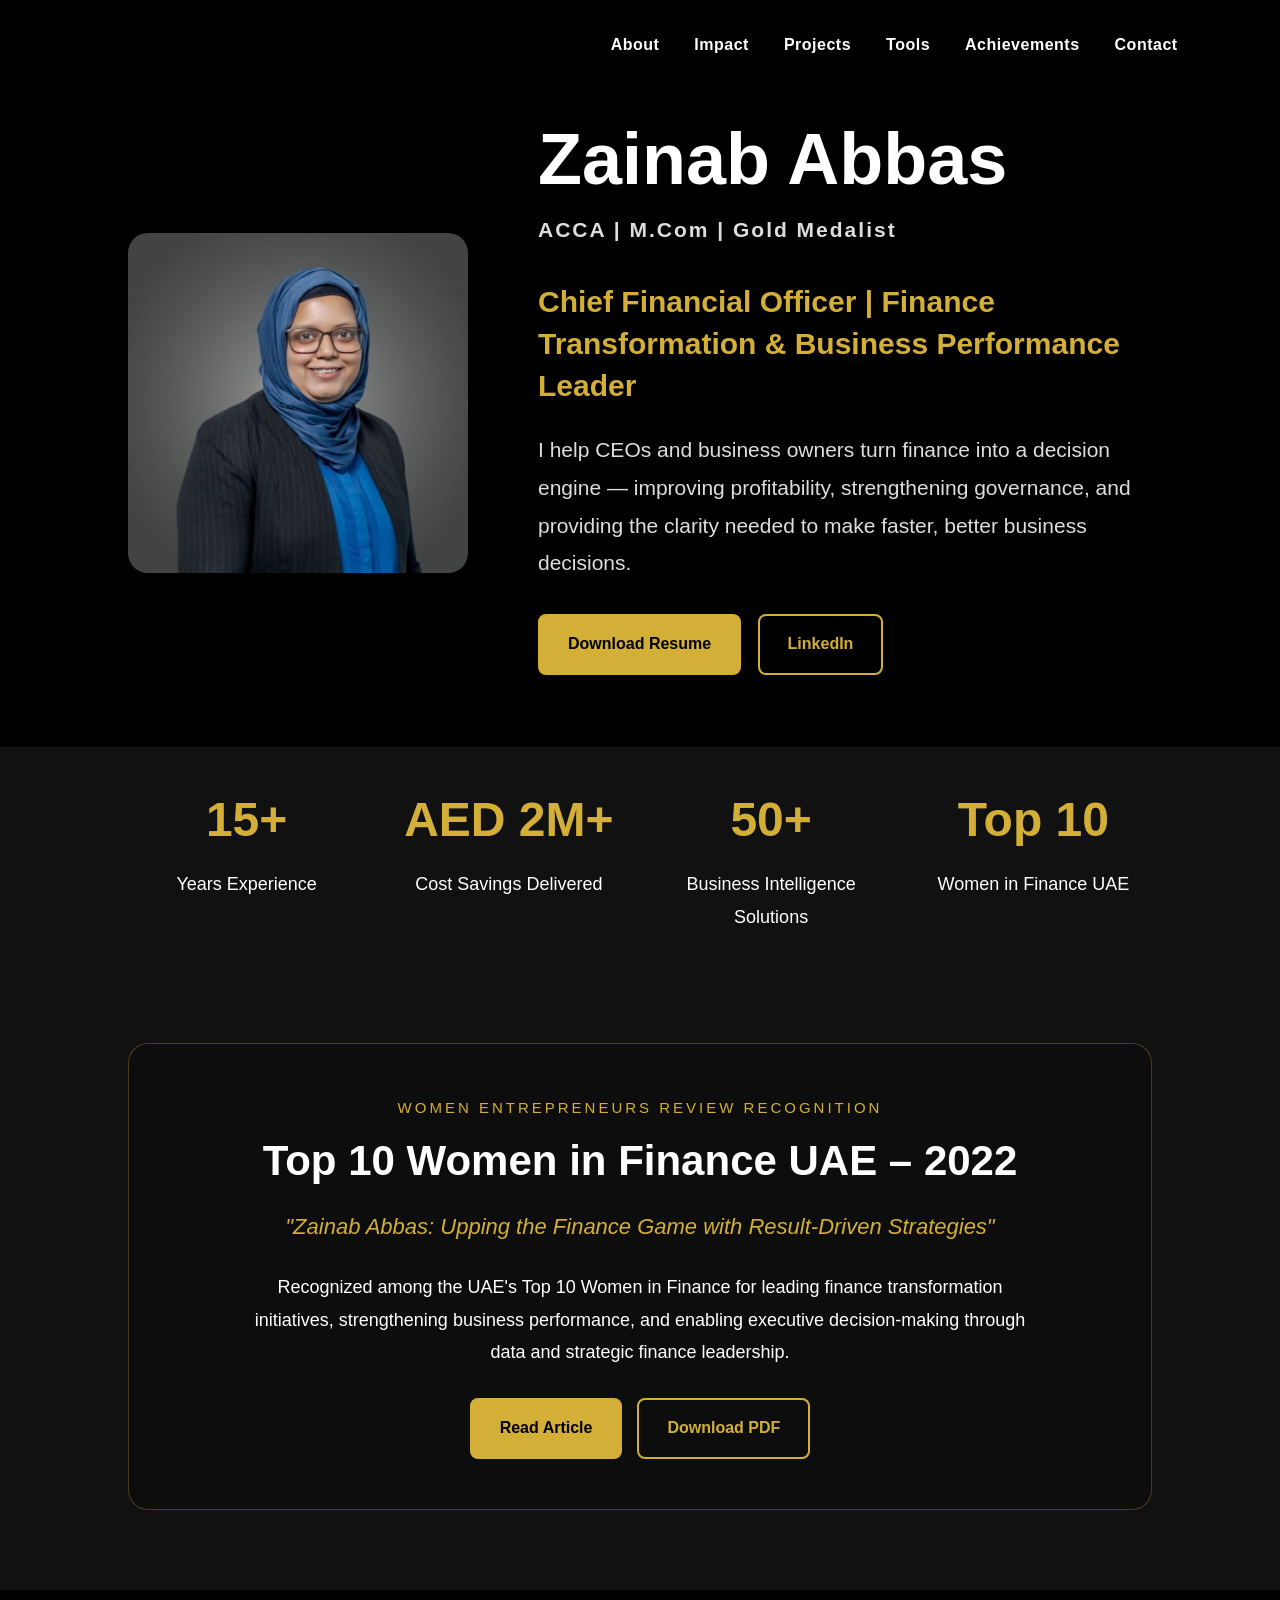
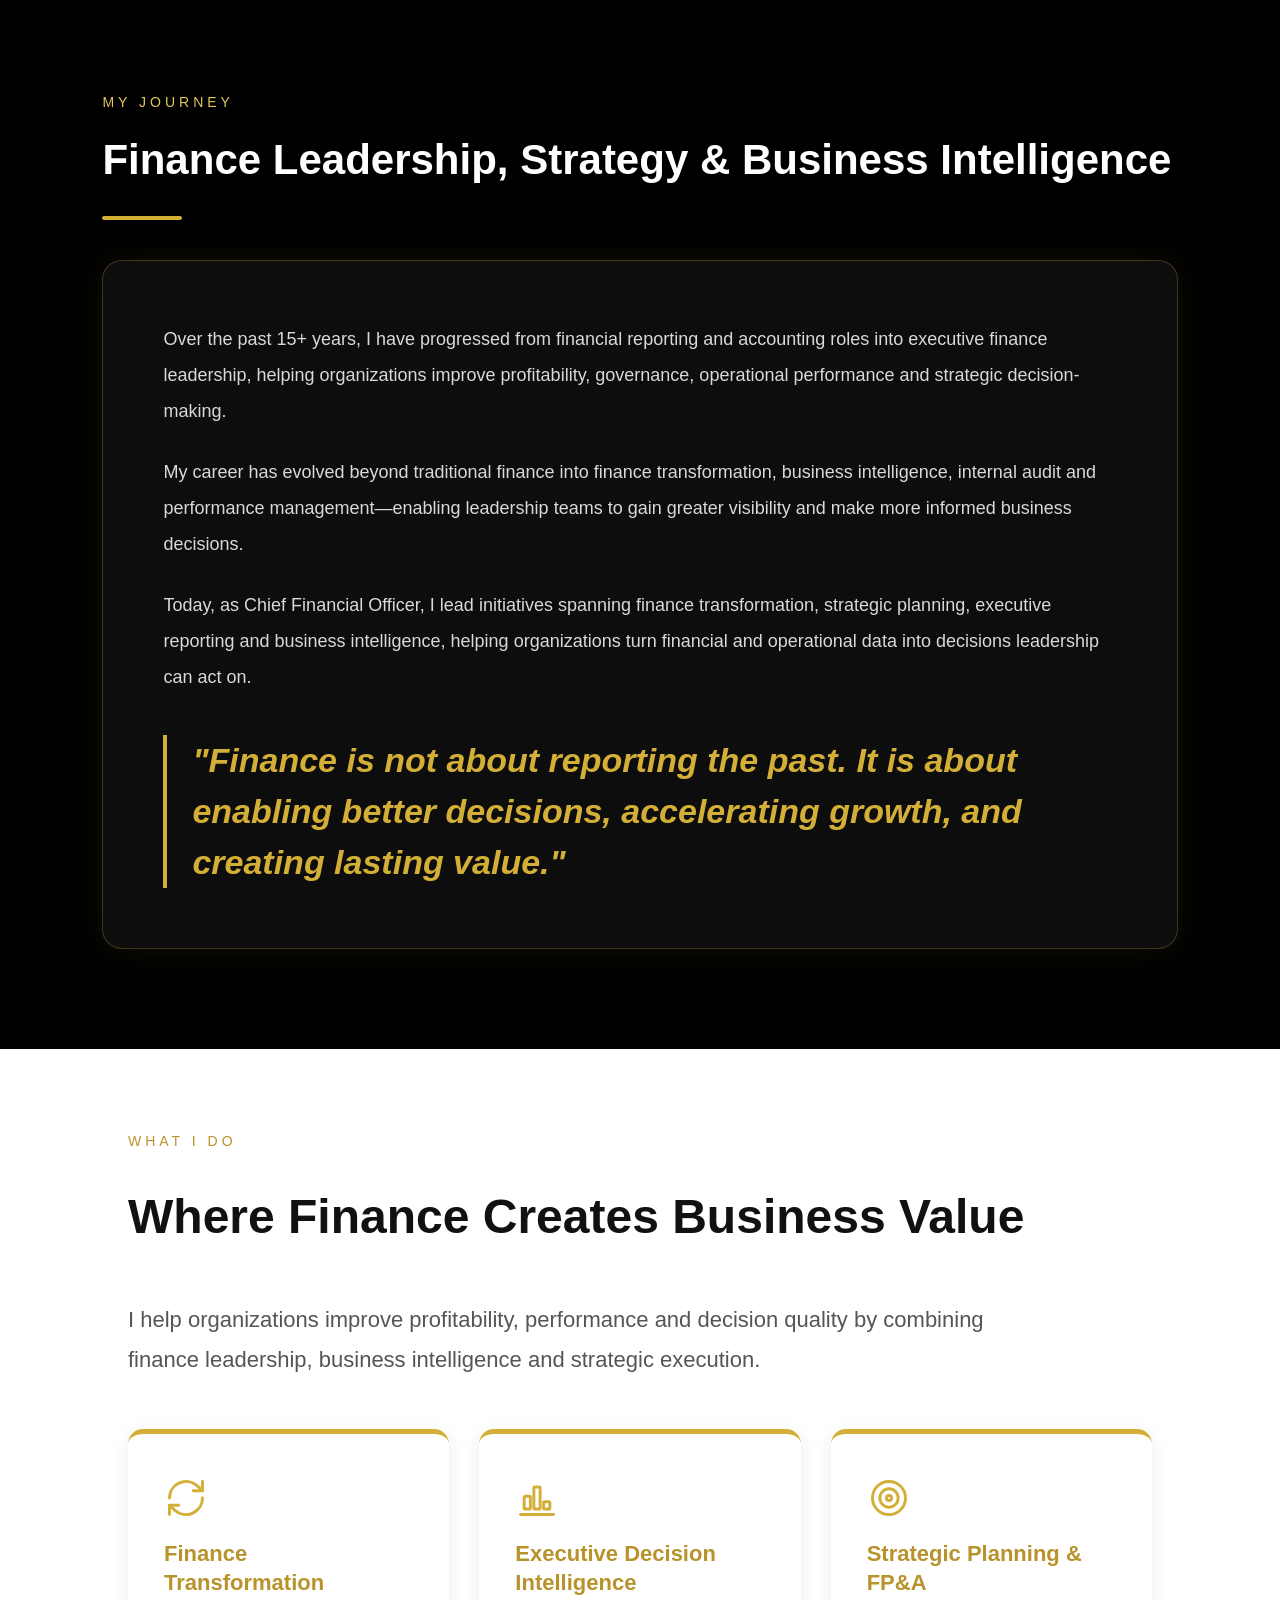
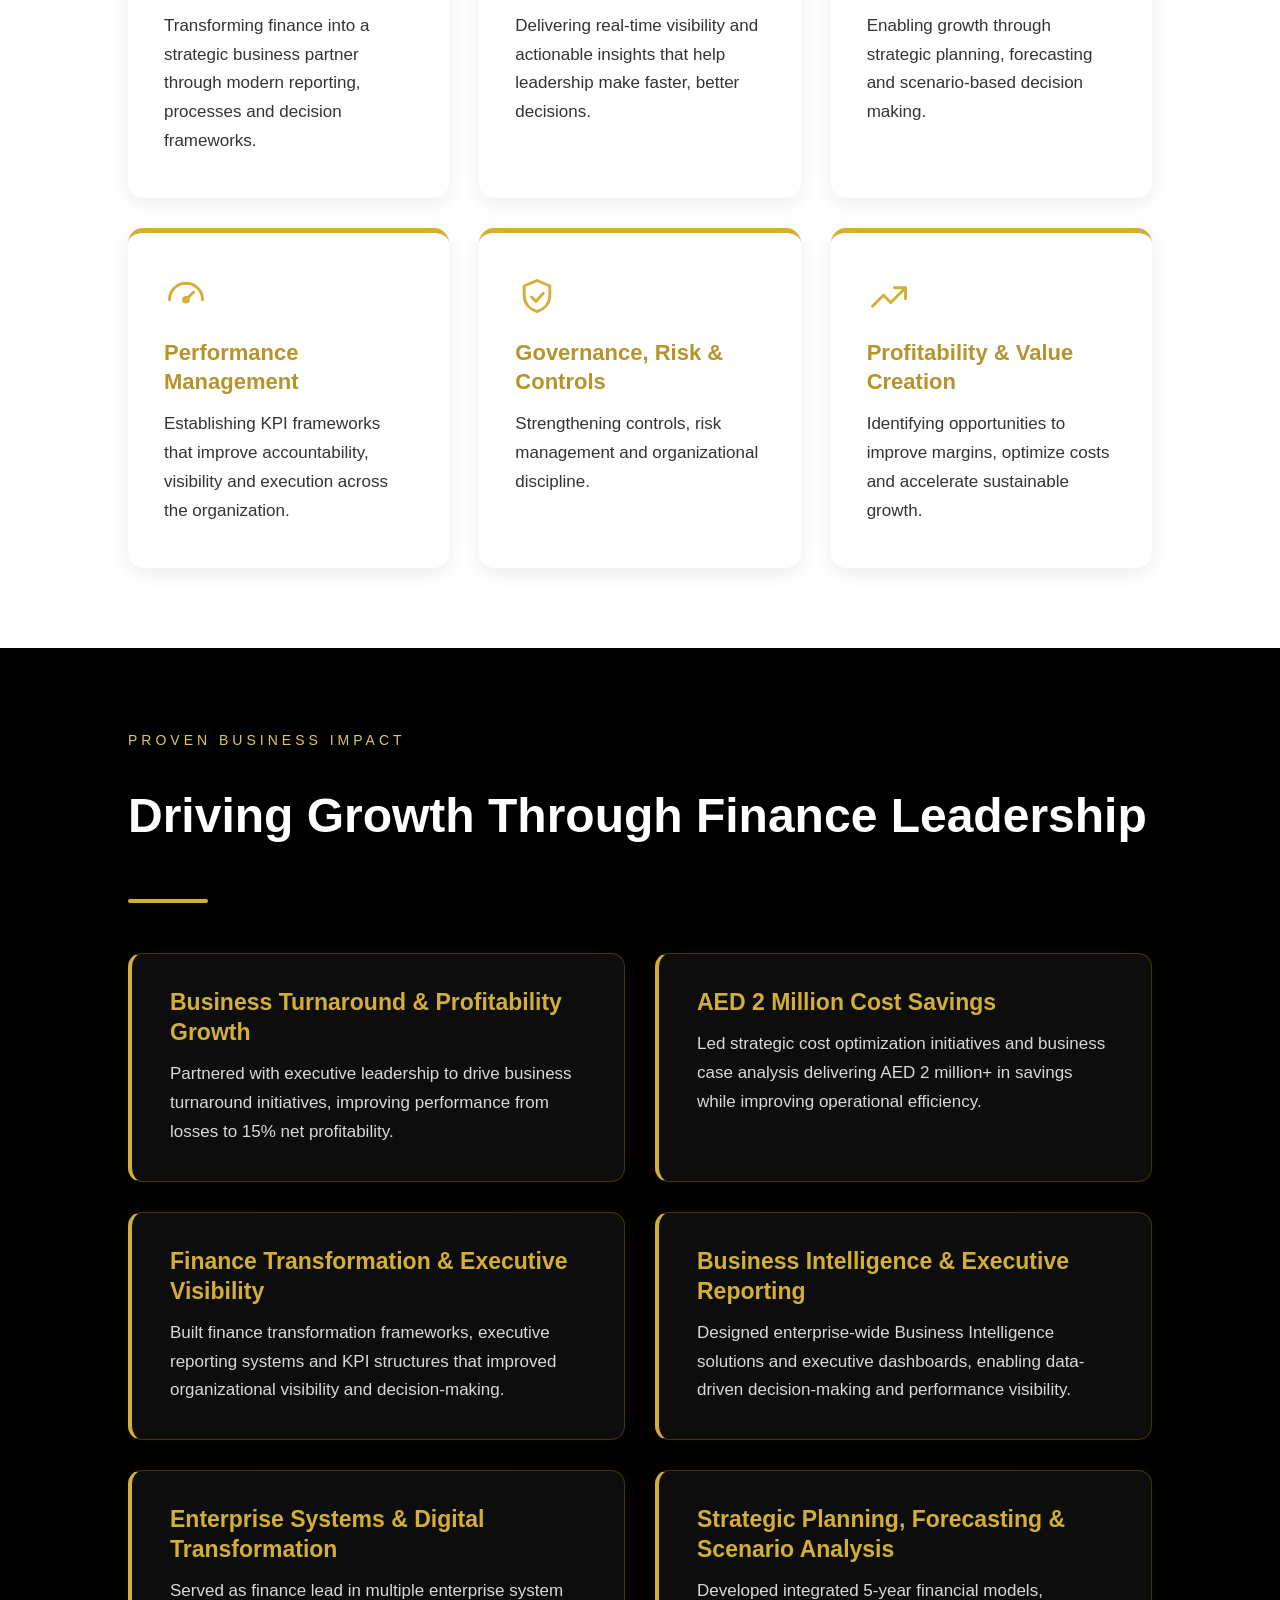
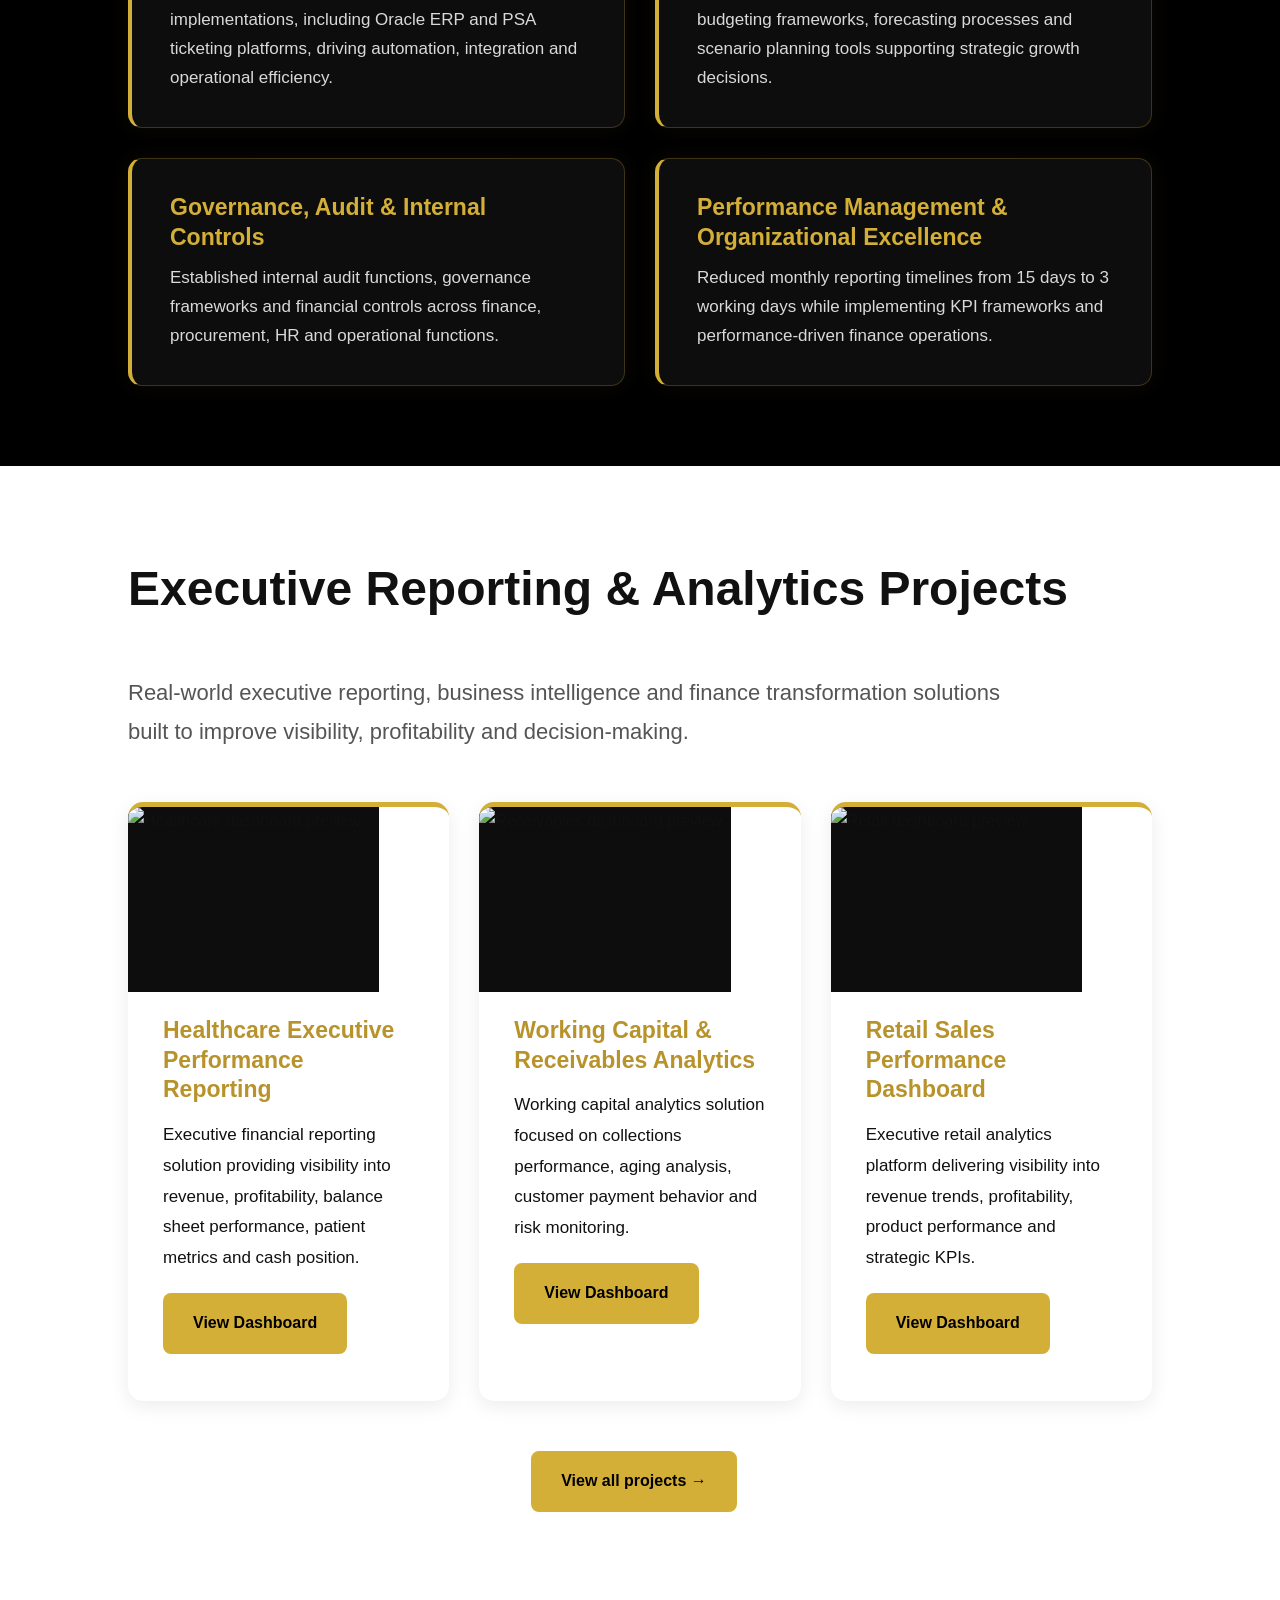
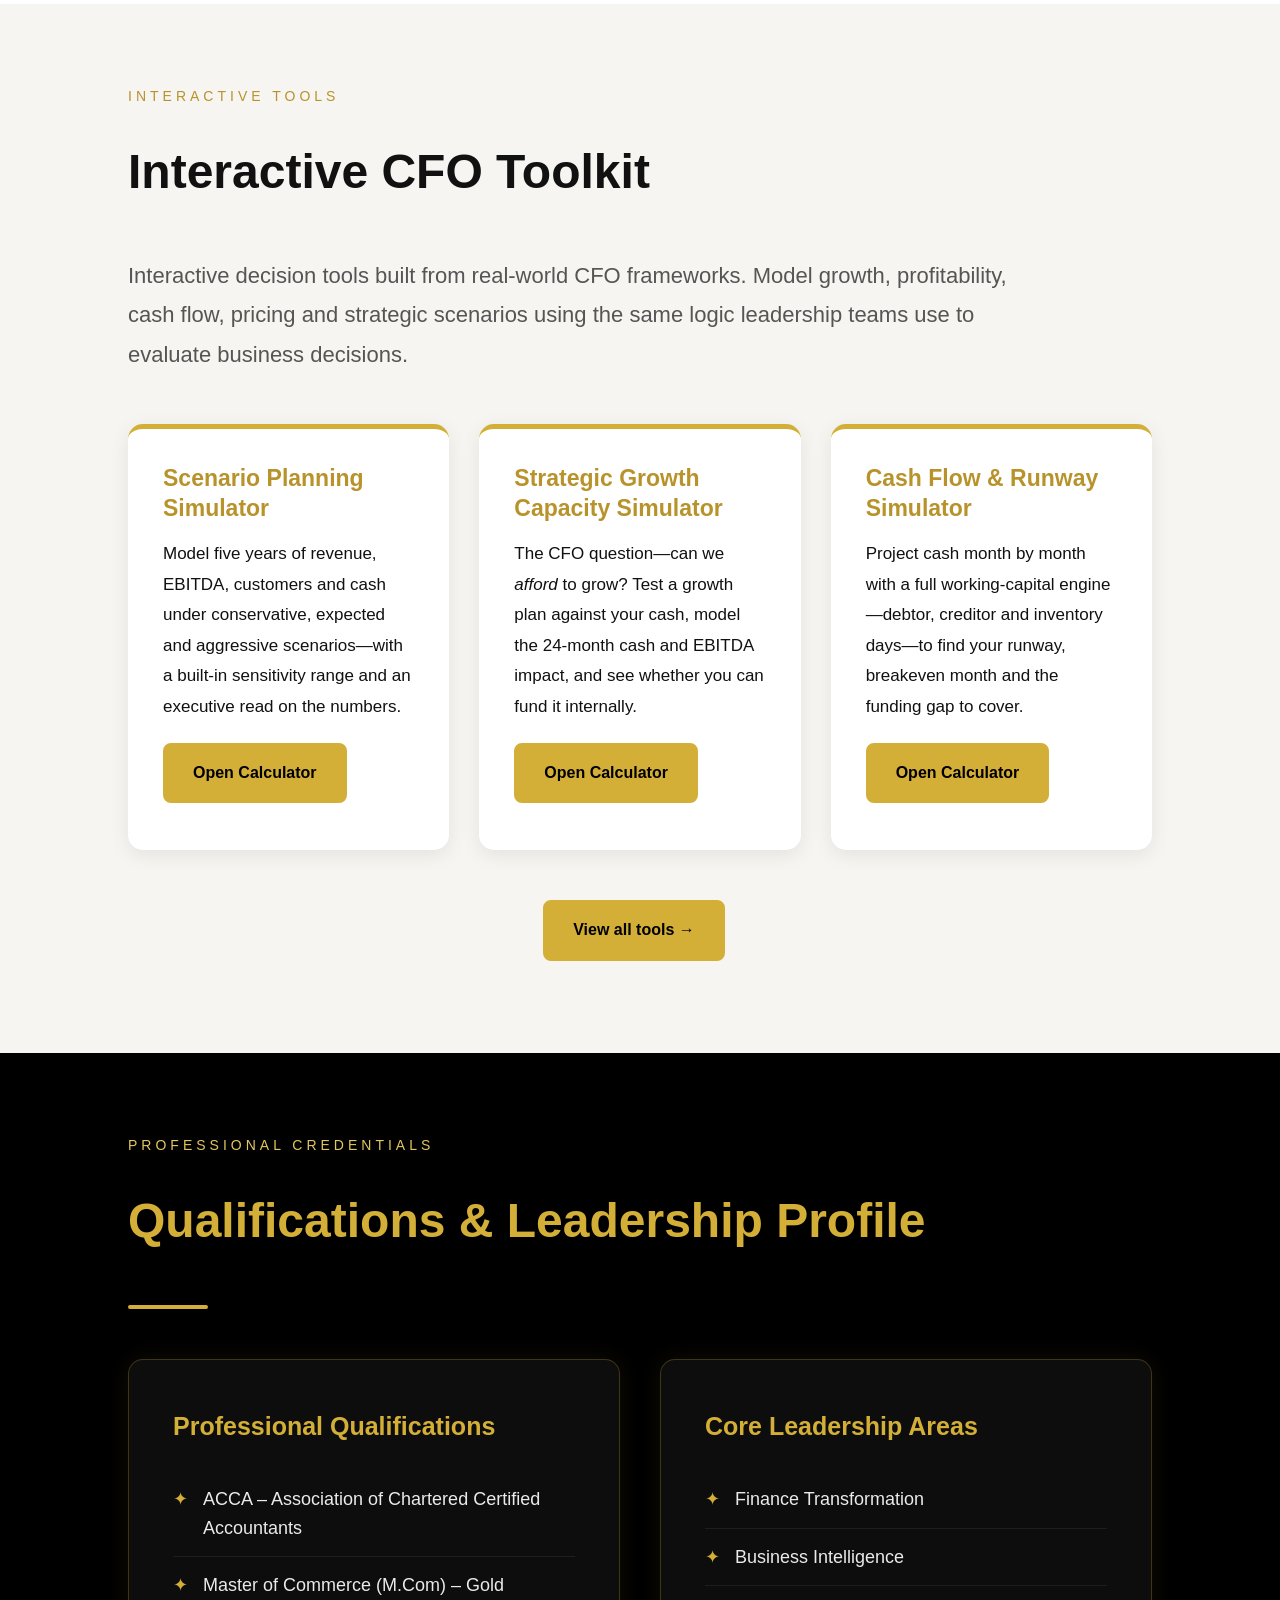
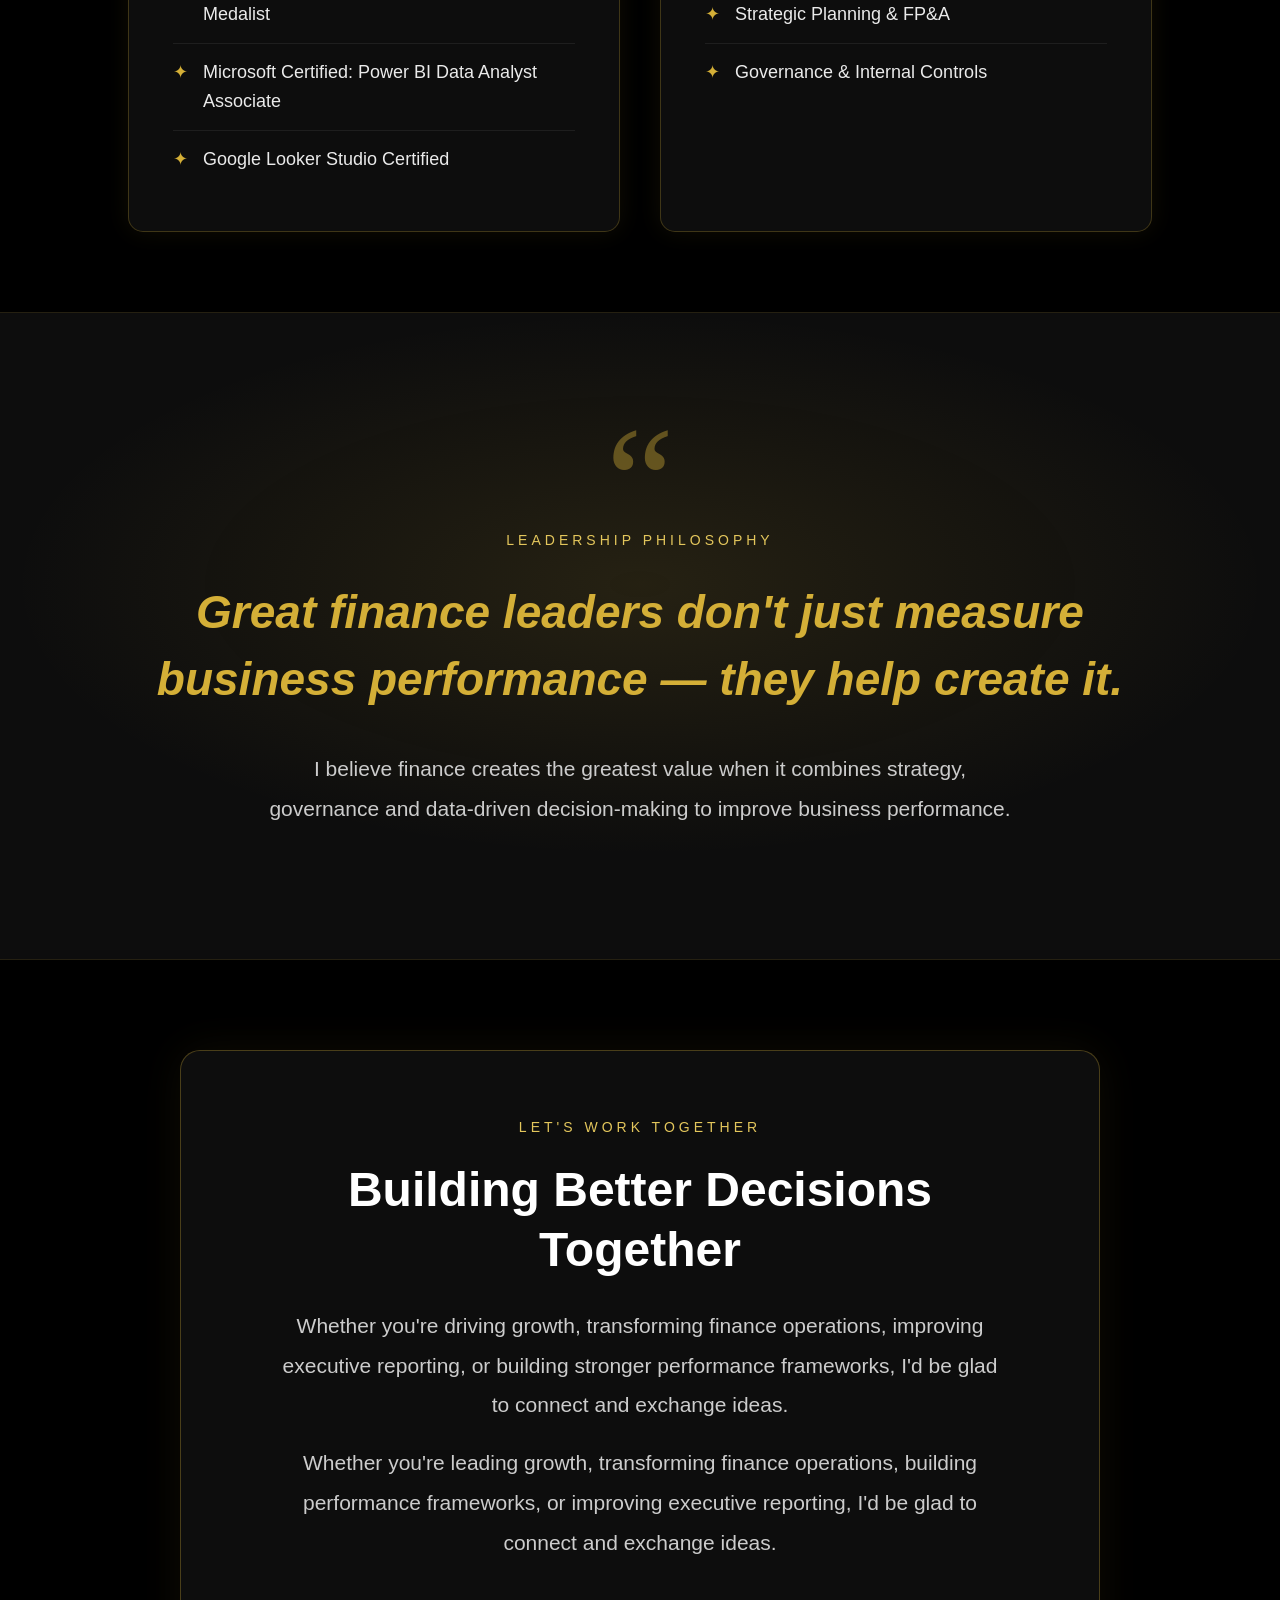
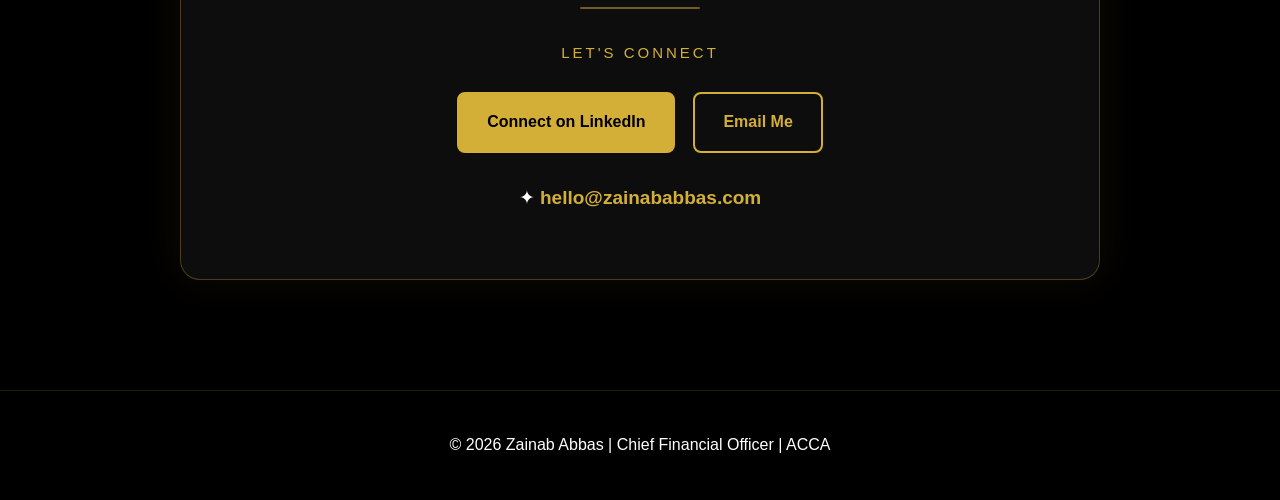
==== index.html @ 909eba6a "Update index.html" ====
<!DOCTYPE html>
<html lang="en">
<head>

<meta charset="UTF-8">
<meta name="viewport" content="width=device-width, initial-scale=1.0">

<title>Zainab Abbas | CFO (ACCA) | Finance Transformation &amp; Business Intelligence</title>
<meta name="description"
content="Zainab Abbas — Chief Financial Officer (ACCA), recognised among the UAE's Top 10 Women in Finance. 15+ years leading finance transformation, FP&A, executive reporting and data-driven decision-making.">
<meta name="keywords"
content="Zainab Abbas, CFO, Chief Financial Officer, ACCA, Finance Transformation, Power BI, Business Intelligence, FP&A, Financial Leadership, UAE">
<meta name="author" content="Zainab Abbas">
<link rel="canonical" href="https://zainababbas.com/">
<meta name="robots" content="index, follow">

<!-- ===== Link preview (Open Graph: WhatsApp, LinkedIn, Facebook, iMessage, Slack) ===== -->
<meta property="og:type" content="website">
<meta property="og:site_name" content="Zainab Abbas">
<meta property="og:title" content="Zainab Abbas | CFO (ACCA) | Finance Transformation Leader">
<meta property="og:description" content="CFO with 15+ years of experience transforming finance functions, building executive reporting frameworks and driving profitability through data-driven decision making.">
<meta property="og:url" content="https://zainababbas.com/">
<meta property="og:image" content="https://zainababbas.com/assets/images/share-card-v2.jpg">
<meta property="og:image:width" content="1200">
<meta property="og:image:height" content="630">
<meta property="og:image:alt" content="Zainab Abbas — Chief Financial Officer, ACCA">

<!-- ===== Twitter / X ===== -->
<meta name="twitter:card" content="summary_large_image">
<meta name="twitter:title" content="Zainab Abbas | CFO (ACCA) | Finance Transformation Leader">
<meta name="twitter:description" content="CFO with 15+ years of experience transforming finance functions, building executive reporting frameworks and driving profitability through data-driven decision making.">
<meta name="twitter:image" content="https://zainababbas.com/assets/images/share-card-v2.jpg">

<!-- ===== Structured data for Google (helps search understand who you are) ===== -->
<script type="application/ld+json">
{
  "@context": "https://schema.org",
  "@type": "Person",
  "name": "Zainab Abbas",
  "honorificSuffix": "ACCA",
  "jobTitle": "Chief Financial Officer",
  "description": "Chief Financial Officer (ACCA) specialising in finance transformation, FP&A, business intelligence and executive decision-making.",
  "url": "https://zainababbas.com/",
  "image": "https://zainababbas.com/assets/images/profile.jpg",
  "sameAs": ["https://www.linkedin.com/in/zainab-abbass/"],
  "knowsAbout": ["Finance Transformation", "Financial Planning & Analysis", "Business Intelligence", "Power BI", "Corporate Governance", "Strategic Planning"],
  "award": "Top 10 Women in Finance UAE (2022)"
}
</script>

<link rel="icon" type="image/png" href="favicon.png">
<link rel="stylesheet" href="style.css">
</head>

<body>

<!-- ===================== NAV ===================== -->
<nav id="navbar">
  <a class="logo" href="#top" aria-label="Home"><span class="z">Z</span><span class="a">A</span></a>
  <button class="nav-toggle" aria-label="Toggle menu" aria-expanded="false" aria-controls="navLinks">
    <span></span><span></span><span></span>
  </button>
  <ul class="nav-links" id="navLinks">
    <li><a href="#about">About</a></li>
    <li><a href="#impact">Impact</a></li>
    <li><a href="#projects">Projects</a></li>
    <li><a href="#tools">Tools</a></li>
    <li><a href="#achievements">Achievements</a></li>
    <li><a href="#contact">Contact</a></li>
  </ul>
</nav>

<!-- ===================== HERO ===================== -->
<section class="hero" id="top">
  <img src="assets/images/profile.jpg" alt="Zainab Abbas">
  <div class="hero-text">
    <h1>Zainab Abbas</h1>
    <p class="hero-eyebrow">ACCA | M.Com | Gold Medalist</p>
    <h2>Chief Financial Officer | Finance Transformation &amp; Business Performance Leader</h2>
    <p>
     I help CEOs and business owners turn finance into a decision engine — improving profitability, 
    strengthening governance, and providing the clarity needed to make faster, better business decisions.
    </p>
    <a class="btn" href="Zainab-Abbas-Resume.pdf" target="_blank" rel="noopener">Download Resume</a>
    <a class="btn btn-outline" href="https://www.linkedin.com/in/zainab-abbass/" target="_blank" rel="noopener">LinkedIn</a>
  </div>
</section>

<!-- ===================== METRICS STRIP ===================== -->
<section class="metrics">
  <div class="metrics-grid">
    <div><h2 class="metric-num">15+</h2><p class="metric-label">Years Experience</p></div>
    <div><h2 class="metric-num">AED 2M+</h2><p class="metric-label">Cost Savings Delivered</p></div>
    <div><h2 class="metric-num">50+</h2><p class="metric-label">Business Intelligence Solutions</p></div>
    <div><h2 class="metric-num">Top 10</h2><p class="metric-label">Women in Finance UAE</p></div>
  </div>
</section>

<!-- ===================== FEATURED ARTICLE ===================== -->
<section class="featured">
  <div class="featured-box">
    <p class="featured-label">Women Entrepreneurs Review RECOGNITION</p>
    <h2 class="featured-title">Top 10 Women in Finance UAE – 2022</h2>
    <p class="featured-subtitle">"Zainab Abbas: Upping the Finance Game with Result-Driven Strategies"</p>
    <p class="featured-text">
      Recognized among the UAE's Top 10 Women in Finance for leading finance transformation initiatives, strengthening business performance, and enabling executive decision-making through data and strategic finance leadership.
    </p>
    <div class="featured-buttons">
      <a class="btn" href="https://www.womenentrepreneursreview.com/leader/zainab-abbas-upping-the-finance-game-with-result-driven-strategies-vid-2070.html" target="_blank" rel="noopener">Read Article</a>
      <a class="btn btn-outline" href="zainab-finance-award-article.pdf" target="_blank" rel="noopener">Download PDF</a>
    </div>
  </div>
</section>

<!-- ===================== ABOUT / MY JOURNEY ===================== -->
<section id="about" class="about-section">
  <p class="section-label">My Journey</p>
  <h2 class="about-title">Finance Leadership, Strategy &amp; Business Intelligence</h2>
  <div class="gold-line"></div>
  <div class="about-card">
    <p>
      Over the past 15+ years, I have progressed from financial reporting and accounting roles into executive
      finance leadership, helping organizations improve profitability, governance, operational performance and
      strategic decision-making.
    </p>
    <p>
      My career has evolved beyond traditional finance into finance transformation, business intelligence, internal
      audit and performance management—enabling leadership teams to gain greater visibility and make more
      informed business decisions.
    </p>
    <p>
      Today, as Chief Financial Officer, I lead initiatives spanning finance transformation, strategic planning,
      executive reporting and business intelligence, helping organizations turn financial and operational data 
      into decisions leadership can act on.
    </p>
    <blockquote>"Finance is not about reporting the past. It is about enabling better decisions, accelerating growth, and creating lasting value."</blockquote>
  </div>
</section>

<!-- ===================== SECTION 4 · WHERE FINANCE CREATES BUSINESS VALUE ===================== -->
<section id="impact" class="section impact">
  <p class="section-label section-label-dark">What I Do</p>
  <h2 class="section-title">Where Finance Creates Business Value</h2>
  <p class="section-intro">
    I help organizations improve profitability, performance and decision quality by combining finance leadership, business intelligence and strategic execution.
  </p>
  <div class="impact-grid">

    <div class="impact-card">
      <span class="impact-icon" aria-hidden="true">
        <svg viewBox="0 0 24 24" fill="none" stroke="currentColor" stroke-width="1.6" stroke-linecap="round" stroke-linejoin="round">
          <path d="M3 12a9 9 0 0 1 15-6.7L21 8"/><polyline points="21 3 21 8 16 8"/>
          <path d="M21 12a9 9 0 0 1-15 6.7L3 16"/><polyline points="3 21 3 16 8 16"/>
        </svg>
      </span>
      <h3>Finance Transformation</h3>
      <p>Transforming finance into a strategic business partner through modern reporting, processes and decision frameworks.</p>
    </div>

    <div class="impact-card">
      <span class="impact-icon" aria-hidden="true">
        <svg viewBox="0 0 24 24" fill="none" stroke="currentColor" stroke-width="1.6" stroke-linecap="round" stroke-linejoin="round">
          <line x1="3" y1="21" x2="21" y2="21"/>
          <rect x="5" y="11" width="3.4" height="7" rx="0.6"/>
          <rect x="10.3" y="6" width="3.4" height="12" rx="0.6"/>
          <rect x="15.6" y="14" width="3.4" height="4" rx="0.6"/>
        </svg>
      </span>
      <h3>Executive Decision Intelligence</h3>
      <p>Delivering real-time visibility and actionable insights that help leadership make faster, better decisions.</p>
    </div>

    <div class="impact-card">
      <span class="impact-icon" aria-hidden="true">
        <svg viewBox="0 0 24 24" fill="none" stroke="currentColor" stroke-width="1.6" stroke-linecap="round" stroke-linejoin="round">
          <circle cx="12" cy="12" r="9"/><circle cx="12" cy="12" r="5"/><circle cx="12" cy="12" r="1.4"/>
        </svg>
      </span>
      <h3>Strategic Planning &amp; FP&amp;A</h3>
      <p>Enabling growth through strategic planning, forecasting and scenario-based decision making.</p>
    </div>

    <div class="impact-card">
      <span class="impact-icon" aria-hidden="true">
        <svg viewBox="0 0 24 24" fill="none" stroke="currentColor" stroke-width="1.6" stroke-linecap="round" stroke-linejoin="round">
          <path d="M3 13.5a9 9 0 0 1 18 0"/><line x1="12" y1="13.5" x2="16.2" y2="9.3"/><circle cx="12" cy="13.5" r="1.3"/>
        </svg>
      </span>
      <h3>Performance Management</h3>
      <p>Establishing KPI frameworks that improve accountability, visibility and execution across the organization.</p>
    </div>

    <div class="impact-card">
      <span class="impact-icon" aria-hidden="true">
        <svg viewBox="0 0 24 24" fill="none" stroke="currentColor" stroke-width="1.6" stroke-linecap="round" stroke-linejoin="round">
          <path d="M12 3l7 3v5c0 4.6-3 7.7-7 9-4-1.3-7-4.4-7-9V6l7-3z"/><polyline points="9 12 11.4 14.4 15.4 10"/>
        </svg>
      </span>
      <h3>Governance, Risk &amp; Controls</h3>
      <p>Strengthening controls, risk management and organizational discipline.</p>
    </div>

    <div class="impact-card">
      <span class="impact-icon" aria-hidden="true">
        <svg viewBox="0 0 24 24" fill="none" stroke="currentColor" stroke-width="1.6" stroke-linecap="round" stroke-linejoin="round">
          <polyline points="3 17 9 11 13 15 21 7"/><polyline points="15 7 21 7 21 13"/>
        </svg>
      </span>
      <h3>Profitability &amp; Value Creation</h3>
      <p>Identifying opportunities to improve margins, optimize costs and accelerate sustainable growth.</p>
    </div>

  </div>

</section>

<!-- ===================== SECTION 5 · TRANSFORMATION ACHIEVEMENTS ===================== -->
<section id="achievements" class="section transformation">
  <p class="section-label">Proven Business Impact</p>
  <h2 class="section-title">Driving Growth Through Finance Leadership</h2>
  <div class="gold-line"></div>
  <div class="achieve-grid">

    <div class="achieve-card">
      <h3>Business Turnaround &amp; Profitability Growth</h3>
      <p>Partnered with executive leadership to drive business turnaround initiatives, improving performance from losses to 15% net profitability.</p>
    </div>

    <div class="achieve-card">
      <h3>AED 2 Million Cost Savings</h3>
      <p>Led strategic cost optimization initiatives and business case analysis delivering AED 2 million+ in savings while improving operational efficiency.</p>
    </div>

    <div class="achieve-card">
      <h3>Finance Transformation &amp; Executive Visibility</h3>
      <p>Built finance transformation frameworks, executive reporting systems and KPI structures that improved organizational visibility and decision-making.</p>
    </div>

    <div class="achieve-card">
      <h3>Business Intelligence &amp; Executive Reporting</h3>
      <p>Designed enterprise-wide Business Intelligence solutions and executive dashboards, enabling data-driven decision-making and performance visibility.</p>
    </div>

    <div class="achieve-card">
      <h3>Enterprise Systems &amp; Digital Transformation</h3>
      <p>Served as finance lead in multiple enterprise system implementations, including Oracle ERP and PSA ticketing platforms, driving automation, integration and operational efficiency.</p>
    </div>

    <div class="achieve-card">
      <h3>Strategic Planning, Forecasting &amp; Scenario Analysis</h3>
      <p>Developed integrated 5-year financial models, budgeting frameworks, forecasting processes and scenario planning tools supporting strategic growth decisions.</p>
    </div>

    <div class="achieve-card">
      <h3>Governance, Audit &amp; Internal Controls</h3>
      <p>Established internal audit functions, governance frameworks and financial controls across finance, procurement, HR and operational functions.</p>
    </div>

    <div class="achieve-card">
      <h3>Performance Management &amp; Organizational Excellence</h3>
      <p>Reduced monthly reporting timelines from 15 days to 3 working days while implementing KPI frameworks and performance-driven finance operations.</p>
    </div>

  </div>
</section>

<!-- ===================== SELECTED WORK ===================== -->
<section id="projects" class="section">
  <h2 class="section-title">Executive Reporting & Analytics Projects</h2>
  <p class="section-intro">
  Real-world executive reporting, business intelligence and finance transformation solutions built to improve visibility, profitability and decision-making.
  </p>
  <div class="journey-grid">

    <div class="journey-card">
      <img class="card-thumb" src="https://zainababbas.com/clinic-financial-performance-dashboard/screenshots/overview.png" alt="Healthcare dashboard preview" loading="lazy">
      <h3>Healthcare Executive Performance Reporting</h3>
      <p>Executive financial reporting solution providing visibility into revenue, profitability, balance sheet performance, patient metrics and cash position.</p>
      <a class="btn" href="https://zainababbas.com/clinic-financial-performance-dashboard/">View Dashboard</a>
    </div>

    <div class="journey-card">
      <img class="card-thumb" src="https://zainababbas.com/accounts-receivable-analytics/screenshots/REPLACE-WITH-A-REAL-FILE.png" alt="Receivables dashboard preview" loading="lazy">
      <h3>Working Capital & Receivables Analytics</h3>
      <p>Working capital analytics solution focused on collections performance, aging analysis, customer payment behavior and risk monitoring.</p>
      <a class="btn" href="https://zainababbas.com/accounts-receivable-analytics/">View Dashboard</a>
    </div>

    <div class="journey-card">
      <img class="card-thumb" src="https://zainababbas.com/furniture-retail-sales-analytics/screenshots/REPLACE-WITH-A-REAL-FILE.png" alt="Retail dashboard preview" loading="lazy">
      <h3>Retail Sales Performance Dashboard</h3>
      <p>Executive retail analytics platform delivering visibility into revenue trends, profitability, product performance and strategic KPIs.</p>
      <a class="btn" href="https://zainababbas.com/furniture-retail-sales-analytics/">View Dashboard</a>
    </div>

  </div>

  <div style="text-align:center; margin-top:50px;">
    <a class="btn" href="https://zainababbas.com/projects/">View all projects →</a>
  </div>
</section>
  <!-- ===================== SECTION 6.5 · FINANCE TOOLS & CALCULATORS ===================== -->
<!--
  Five featured tools below link to the finance-tools hub (zainababbas.com/finance-tools/).
  The button under the grid opens the full hub with all ten calculators.
  To feature a different tool, swap the href to another file in /finance-tools/.
-->
<section id="tools" class="section tools">
  <p class="section-label section-label-dark">Interactive Tools</p>
  <h2 class="section-title">Interactive CFO Toolkit</h2>
  <p class="section-intro">
    Interactive decision tools built from real-world CFO frameworks. Model growth, profitability, cash flow, pricing and strategic scenarios using the same logic leadership teams use to evaluate business decisions.
  </p>
  <div class="journey-grid">

    <div class="journey-card">
      <h3>Scenario Planning Simulator</h3>
      <p>Model five years of revenue, EBITDA, customers and cash under conservative, expected and aggressive scenarios—with a built-in sensitivity range and an executive read on the numbers.</p>
      <a class="btn" href="https://zainababbas.com/finance-tools/scenario-planner.html">Open Calculator</a>
    </div>

    <div class="journey-card">
      <h3>Strategic Growth Capacity Simulator</h3>
      <p>The CFO question—can we <em>afford</em> to grow? Test a growth plan against your cash, model the 24-month cash and EBITDA impact, and see whether you can fund it internally.</p>
      <a class="btn" href="https://zainababbas.com/finance-tools/growth-capacity.html">Open Calculator</a>
    </div>

    <div class="journey-card">
      <h3>Cash Flow &amp; Runway Simulator</h3>
      <p>Project cash month by month with a full working-capital engine—debtor, creditor and inventory days—to find your runway, breakeven month and the funding gap to cover.</p>
      <a class="btn" href="https://zainababbas.com/finance-tools/cash-runway.html">Open Calculator</a>
    </div>

  </div>

  <div style="text-align:center; margin-top:50px;">
    <a class="btn" href="https://zainababbas.com/finance-tools/">View all tools →</a>
  </div>
</section>

<!-- ===================== SECTION 7 · CREDENTIALS & RECOGNITION ===================== -->
<section id="credentials" class="section credentials">
  <p class="section-label">PROFESSIONAL CREDENTIALS</p>
  <h2 class="section-title">Qualifications &amp; Leadership Profile</h2>
  <div class="gold-line"></div>
  <div class="cred-grid">

    <div class="cred-card">
      <h3>Professional Qualifications</h3>
      <ul>
        <li>ACCA – Association of Chartered Certified Accountants</li>
        <li>Master of Commerce (M.Com) – Gold Medalist</li>
        <li>Microsoft Certified: Power BI Data Analyst Associate</li>
        <li>Google Looker Studio Certified</li>
      </ul>
    </div>

    <div class="cred-card">
      <h3>Core Leadership Areas</h3>
      <ul>
        <li>Finance Transformation</li>
        <li>Business Intelligence</li>
        <li>Strategic Planning &amp; FP&amp;A</li>
        <li>Governance &amp; Internal Controls</li>
      </ul>
    </div>

  </div>
</section>

<!-- ===================== SECTION 8 · LEADERSHIP PHILOSOPHY ===================== -->
<section id="philosophy" class="philosophy">
  <div class="phil-inner">
    <span class="phil-mark" aria-hidden="true">&ldquo;</span>
    <p class="section-label">Leadership Philosophy</p>
    <blockquote>
      Great finance leaders don't just measure business performance — they help create it.
    </blockquote>
    <p class="phil-text">
      I believe finance creates the greatest value when it combines strategy, governance and
      data-driven decision-making to improve business performance.
    </p>
  </div>
</section>

<!-- ===================== CONTACT / CONNECT ===================== -->
<section id="contact" class="connect">
  <div class="connect-panel">
    <p class="section-label">Let's Work Together</p>
    <h2 class="section-title">Building Better Decisions Together</h2>
    <p class="connect-text">
      Whether you're driving growth, transforming finance operations, improving executive reporting, or building stronger performance frameworks, I'd be glad to connect and exchange ideas.
    </p>
    <p class="connect-text">
      Whether you're leading growth, transforming finance operations, building performance
      frameworks, or improving executive reporting, I'd be glad to connect and exchange ideas.
    </p>

    <div class="connect-divider"></div>
    <p class="connect-label">Let's Connect</p>
    <div class="connect-buttons">
      <a class="btn" href="https://www.linkedin.com/in/zainab-abbass/" target="_blank" rel="noopener">Connect on LinkedIn</a>
      <a class="btn btn-outline" href="mailto:hello@zainababbas.com">Email Me</a>
    </div>
    <p class="connect-email">✦ <a href="mailto:hello@zainababbas.com">hello@zainababbas.com</a></p>
  </div>
</section>

<!-- ===================== FOOTER ===================== -->
<footer>© 2026 Zainab Abbas | Chief Financial Officer | ACCA</footer>

<script>
/* mobile nav toggle */
(function(){
  var nav = document.getElementById('navbar');
  var btn = nav.querySelector('.nav-toggle');
  btn.addEventListener('click', function(){
    var open = nav.classList.toggle('open');
    btn.setAttribute('aria-expanded', open ? 'true' : 'false');
  });
  /* close the menu after tapping a link */
  nav.querySelectorAll('.nav-links a').forEach(function(a){
    a.addEventListener('click', function(){
      nav.classList.remove('open');
      btn.setAttribute('aria-expanded','false');
    });
  });
})();
</script>

</body>
</html>
---- style.css ----
/* =========================================================
   Zainab Abbas — Portfolio (main site)
   Palette : Black #000 · Panel #0d0d0d / #111 · Gold #D4AF37 / #E3C65C
   Type    : Arial (body & headings) · Georgia (ZA logo mark)
   ========================================================= */

*{ margin:0; padding:0; box-sizing:border-box; }
html{ scroll-behavior:smooth; }

body{
    font-family:Arial, Helvetica, sans-serif;
    background:#ffffff;
    color:#111;
    line-height:1.8;
}
img{ max-width:100%; display:block; }
a{ text-decoration:none; }

/* sections that get anchored from the nav clear the fixed bar */
section[id]{ scroll-margin-top:90px; }

/* =========================================================
   NAVIGATION
   ========================================================= */
nav{
    position:fixed; top:0; left:0; width:100%;
    background:#000;
    padding:18px 8%;
    display:flex; align-items:center; justify-content:space-between;
    z-index:1000;
}
.logo{
    display:block; width:48px; height:54px;
    background:url('https://zainababbas.com/logo.png') center/contain no-repeat;
    font-size:0;              /* hides the old ZA text */
}
.logo .z, .logo .a{ display:none; }   /* hides the old letter spans */

.nav-links{ display:flex; list-style:none; gap:35px; }
.nav-links a{
    color:#fff; font-size:16px; font-weight:600; letter-spacing:.5px;
    transition:color .25s ease;
}
.nav-links a:hover{ color:#D4AF37; }

/* hamburger (hidden on desktop) */
.nav-toggle{
    display:none; flex-direction:column; gap:5px;
    background:none; border:none; cursor:pointer; padding:6px;
}
.nav-toggle span{
    width:26px; height:3px; background:#D4AF37; border-radius:2px;
    transition:.3s ease;
}

/* =========================================================
   HERO
   ========================================================= */
.hero{
    background:#000; color:#fff;
    display:flex; align-items:center; justify-content:center;
    min-height:80vh; padding:120px 10% 60px; gap:70px;
}
.hero img{
    width:340px; border-radius:20px;
    box-shadow:0 15px 40px rgba(0,0,0,.35);
}
.hero-text{ max-width:700px; }
.hero-text h1{ font-size:clamp(40px,6vw,72px); line-height:1.1; margin-bottom:12px; }
.hero-eyebrow{
    color:#D4AF37; font-size:18px; font-weight:600;
    letter-spacing:2px; margin-bottom:15px;
}
.hero-text h2{
    font-size:clamp(22px,3vw,30px); color:#D4AF37;
    margin-bottom:24px; line-height:1.4;
}
.hero-text p{ font-size:clamp(17px,2vw,21px); color:#ddd; margin-bottom:32px; line-height:1.8; }

/* =========================================================
   BUTTONS
   ========================================================= */
.btn{
    display:inline-block; padding:14px 28px;
    background:#D4AF37; color:#000; font-weight:bold;
    border-radius:8px; margin:0 12px 12px 0;
    border:2px solid #D4AF37;
    transition:transform .25s ease, background .25s ease, color .25s ease;
}
.btn:hover{ transform:translateY(-3px); background:#E3C65C; border-color:#E3C65C; }

/* outline variant (used on dark backgrounds) */
.btn-outline{ background:transparent; color:#D4AF37; }
.btn-outline:hover{ background:#D4AF37; color:#000; border-color:#D4AF37; }

/* =========================================================
   GENERIC SECTION
   ========================================================= */
.section{ padding:80px 10%; }
.section-title{ font-size:clamp(32px,4.5vw,48px); margin-bottom:40px; }
.section-intro{ font-size:clamp(18px,2vw,22px); max-width:900px; margin-bottom:50px; color:#555; }
.card{
    background:#fff; padding:40px; border-radius:15px;
    box-shadow:0 5px 20px rgba(0,0,0,.08);
}
.section-label{ color:#E3C65C; letter-spacing:4px; text-transform:uppercase; font-size:14px; margin-bottom:20px; }
/* eyebrow variant for light backgrounds */
.section-label-dark{ color:#B8932B; }

/* gold divider rule */
.gold-line{ width:80px; height:4px; background:#D4AF37; margin:0 0 40px; border-radius:5px; }

/* =========================================================
   METRICS STRIP
   ========================================================= */
.metrics{ background:#111; padding:30px 10%; }
.metrics-grid{
    display:grid; grid-template-columns:repeat(auto-fit,minmax(200px,1fr));
    gap:25px; text-align:center;
}
.metric-num{ color:#D4AF37; font-size:clamp(34px,4vw,48px); margin-bottom:5px; }
.metric-label{ color:#fff; font-size:18px; }

/* =========================================================
   FEATURED ARTICLE
   ========================================================= */
.featured{ background:#111; color:#fff; padding:80px 10%; }
.featured-box{
    border:1px solid rgba(212,175,55,.3); background:#0d0d0d;
    padding:clamp(28px,5vw,50px); border-radius:20px; text-align:center;
}
.featured-label{
    color:#D4AF37; font-size:15px; letter-spacing:3px;
    text-transform:uppercase; margin-bottom:15px;
}
.featured-title{ font-size:clamp(26px,4vw,42px); margin-bottom:20px; line-height:1.2; }
.featured-subtitle{ font-size:clamp(18px,2.4vw,22px); color:#D4AF37; margin-bottom:25px; font-style:italic; }
.featured-text{ font-size:18px; max-width:800px; margin:0 auto 30px; line-height:1.8; }
.featured-buttons{ display:flex; justify-content:center; gap:15px; flex-wrap:wrap; }
.featured-buttons .btn{ margin:0; }

/* =========================================================
   ABOUT / MY JOURNEY
   ========================================================= */
.about-section{ background:#000; color:#fff; padding:100px 8%; }
.about-section .gold-line{ margin:30px 0 40px; }
.about-title{ font-size:clamp(28px,4vw,42px); margin-bottom:0; line-height:1.2; color:#fff; font-weight:700; }
.about-card{
    background:#0d0d0d; border:1px solid rgba(212,175,55,.25);
    box-shadow:0 0 30px rgba(212,175,55,.08); border-radius:20px;
    padding:clamp(28px,5vw,60px); transition:.3s;
}
.about-card:hover{ box-shadow:0 0 30px rgba(212,175,55,.12); }
.about-card p{ font-size:18px; line-height:2; color:#d9d9d9; max-width:1000px; margin-bottom:25px; }
.about-card blockquote{
    margin-top:40px; font-size:clamp(22px,3vw,34px); line-height:1.5;
    color:#D4AF37; font-style:italic; font-weight:600;
    border-left:4px solid #D4AF37; padding-left:25px;
}

/* =========================================================
   SECTION 4 · HOW I CREATE BUSINESS IMPACT  (light)
   ========================================================= */
.impact{ background:#ffffff; }
.impact .section-intro{ margin-bottom:50px; }
.impact-grid{
    display:grid; grid-template-columns:repeat(3,1fr); gap:30px;
}
.impact-card{
    background:#fff; padding:42px 36px; border-radius:15px;
    box-shadow:0 5px 20px rgba(0,0,0,.08);
    border-top:5px solid #D4AF37;
    transition:transform .3s ease, box-shadow .3s ease;
}
.impact-card:hover{ transform:translateY(-6px); box-shadow:0 12px 32px rgba(0,0,0,.12); }
.impact-card h3{ color:#B8932B; font-size:22px; margin-bottom:14px; line-height:1.3; }
.impact-card p{ font-size:17px; line-height:1.7; color:#333; }

/* gold line icons (theme-matched, no color) */
.impact-icon{ display:block; line-height:0; margin-bottom:20px; }
.impact-icon svg{ width:44px; height:44px; stroke:#D4AF37; color:#D4AF37; fill:none; }
.impact-card:hover .impact-icon svg{ stroke:#B8932B; color:#B8932B; }

/* closing leadership statement */
.impact-statement{
    max-width:1000px; margin:64px auto 0; text-align:center;
    font-size:clamp(21px,2.6vw,30px); line-height:1.5;
    font-style:italic; font-weight:600; color:#B8932B;
    padding-top:48px; border-top:1px solid rgba(212,175,55,.4);
}

/* =========================================================
   SECTION 5 · TRANSFORMATION ACHIEVEMENTS  (dark · 2-col)
   ========================================================= */
.transformation{ background:#000; color:#fff; }
.transformation .section-title{ color:#fff; }
.transformation .gold-line{ margin-bottom:50px; }
.achieve-grid{
    display:grid; grid-template-columns:repeat(2,1fr); gap:30px;
}
.achieve-card{
    background:#0d0d0d; border:1px solid rgba(212,175,55,.25);
    border-left:4px solid #D4AF37;
    padding:34px 38px; border-radius:14px;
    box-shadow:0 0 25px rgba(212,175,55,.06);
    transition:transform .3s ease, box-shadow .3s ease;
}
.achieve-card:hover{ transform:translateY(-4px); box-shadow:0 0 30px rgba(212,175,55,.14); }
.achieve-card h3{ color:#D4AF37; font-size:23px; margin-bottom:12px; line-height:1.3; }
.achieve-card p{ color:#d9d9d9; font-size:17px; line-height:1.7; }

/* =========================================================
   SELECTED WORK  (shared card style)
   ========================================================= */
.journey-grid{
    display:grid; grid-template-columns:repeat(auto-fit,minmax(260px,1fr)); gap:30px;
}
.journey-card{
    background:#fff; padding:35px; border-radius:15px;
    box-shadow:0 5px 20px rgba(0,0,0,.08); border-top:5px solid #D4AF37;
    transition:.3s;
    overflow:hidden;
}
.journey-card:hover{ transform:translateY(-5px); box-shadow:0 10px 30px rgba(0,0,0,.12); }
.journey-card h3{ color:#B8932B; margin-bottom:15px; font-size:23px; line-height:1.3; }
.journey-card p{ font-size:17px; line-height:1.8; }
.journey-card .btn{ margin-top:20px; margin-right:0; }

.card-thumb{
    display:block;
    width:calc(100% + 70px);
    height:185px;
    margin:-35px -35px 24px;        /* full-bleed: cancels the card's 35px padding */
    object-fit:cover;
    object-position:top;            /* shows the dashboard's top — title & KPIs */
    background:#0d0d0d;
}
@media(max-width:600px){ .card-thumb{ height:160px; } }
/* =========================================================
   FINANCE TOOLS & CALCULATORS  (reuses .journey-card; light tint to separate from Projects)
   ========================================================= */
.tools{ background:#f6f5f1; }

/* =========================================================
   SECTION 7 · CREDENTIALS & RECOGNITION  (dark · 2-col)
   ========================================================= */
.credentials{ background:#000; color:#fff; }
.credentials .section-title{ color:#D4AF37; }
.credentials .gold-line{ margin-bottom:50px; }
.cred-grid{
    display:grid; grid-template-columns:repeat(2,1fr); gap:40px;
}
.cred-card{
    background:#0d0d0d; border:1px solid rgba(212,175,55,.25);
    padding:44px 44px; border-radius:15px; box-shadow:0 0 25px rgba(212,175,55,.08);
}
.cred-card h3{ color:#D4AF37; font-size:25px; margin-bottom:22px; }
.cred-card ul{ list-style:none; padding:0; }
.cred-card li{
    font-size:18px; line-height:1.6; color:#eaeaea;
    padding:14px 0 14px 30px; position:relative;
    border-bottom:1px solid rgba(255,255,255,.07);
}
.cred-card li:last-child{ border-bottom:none; }
.cred-card li::before{
    content:"✦"; color:#D4AF37; position:absolute; left:0; top:14px;
}

/* =========================================================
   SECTION 8 · LEADERSHIP PHILOSOPHY
   Distinct: lifted #0d0d0d tone + soft gold glow + oversized quote mark
   ========================================================= */
.philosophy{
    position:relative; overflow:hidden;
    background:radial-gradient(ellipse 70% 60% at 50% 42%, rgba(212,175,55,.12), rgba(212,175,55,0) 70%), #0d0d0d;
    color:#fff; padding:130px 10%; text-align:center;
    border-top:1px solid rgba(212,175,55,.12);
    border-bottom:1px solid rgba(212,175,55,.12);
}
.phil-inner{ position:relative; max-width:1000px; margin:0 auto; }
.phil-mark{
    display:block; font-family:Georgia, "Times New Roman", serif;
    font-size:clamp(96px,12vw,170px); line-height:.5; color:#D4AF37;
    opacity:.4; margin-bottom:8px;
}
.philosophy .section-label{ margin-bottom:26px; }
.philosophy blockquote{
    font-size:clamp(26px,4vw,46px); line-height:1.45;
    color:#D4AF37; font-style:italic; font-weight:600;
    max-width:1000px; margin:0 auto 36px;
}
.philosophy .phil-text{
    font-size:clamp(18px,2vw,21px); color:#cccccc;
    max-width:760px; margin:0 auto; line-height:1.9;
}

/* =========================================================
   CONTACT / CONNECT  (closing CTA)
   Distinct: pure black field with a single framed gold-bordered panel
   (bookends the Featured article box at the top of the page)
   ========================================================= */
.connect{ background:#000; color:#fff; padding:90px 10% 110px; }
.connect-panel{
    max-width:920px; margin:0 auto; text-align:center;
    background:#0d0d0d; border:1px solid rgba(212,175,55,.3);
    border-radius:20px; padding:clamp(36px,5vw,64px);
    box-shadow:0 0 45px rgba(212,175,55,.07);
}
.connect-panel .section-label{ margin-bottom:20px; }
.connect .section-title{ color:#fff; max-width:760px; margin:0 auto 26px; line-height:1.25; }
.connect-text{
    font-size:clamp(18px,2.1vw,21px); color:#cccccc;
    max-width:720px; margin:0 auto 18px; line-height:1.9;
}
.connect-divider{
    width:120px; height:2px; background:rgba(212,175,55,.5);
    margin:44px auto 30px; border-radius:2px;
}
.connect-label{
    color:#D4AF37; letter-spacing:3px; text-transform:uppercase;
    font-size:15px; margin-bottom:26px;
}
.connect-buttons{
    display:flex; justify-content:center; gap:18px; flex-wrap:wrap; margin-bottom:28px;
}
.connect-buttons .btn{ margin:0; }
.connect-email{ font-size:19px; }
.connect-email a{ color:#D4AF37; font-weight:bold; }

/* =========================================================
   FOOTER
   ========================================================= */
footer{ background:#000; color:#fff; text-align:center; padding:40px; border-top:1px solid rgba(212,175,55,.15); }

/* =========================================================
   RESPONSIVE
   ========================================================= */
@media(max-width:1000px){
    .hero{ flex-direction:column; text-align:center; gap:40px; }
    .hero img{ width:260px; }
    .hero-text{ max-width:600px; }
    .btn{ margin-right:8px; }
    .featured-buttons .btn{ margin:0; }
    .impact-grid{ grid-template-columns:repeat(2,1fr); }
}

@media(max-width:760px){
    nav{ padding:14px 6%; position:fixed; flex-wrap:wrap; }
    .nav-toggle{ display:flex; }
    .nav-links{
        flex-basis:100%; flex-direction:column; gap:0;
        max-height:0; overflow:hidden;
        transition:max-height .3s ease;
    }
    nav.open .nav-links{ max-height:340px; padding-top:14px; }
    .nav-links li{ width:100%; }
    .nav-links a{ display:block; padding:12px 2px; border-top:1px solid rgba(255,255,255,.08); }
    nav.open .nav-toggle span:nth-child(1){ transform:translateY(8px) rotate(45deg); }
    nav.open .nav-toggle span:nth-child(2){ opacity:0; }
    nav.open .nav-toggle span:nth-child(3){ transform:translateY(-8px) rotate(-45deg); }

    .section,.featured,.about-section,.philosophy,.connect,.metrics{ padding-left:6%; padding-right:6%; }
    .section{ padding-top:60px; padding-bottom:60px; }
    .hero{ padding:110px 6% 50px; }

    .impact-grid, .achieve-grid, .cred-grid{ grid-template-columns:1fr; }
}

@media(max-width:600px){
    .about-card p{ font-size:17px; }
    .cred-card{ padding:30px 28px; }
    .achieve-card{ padding:28px 26px; }
    .impact-card{ padding:34px 28px; }
}
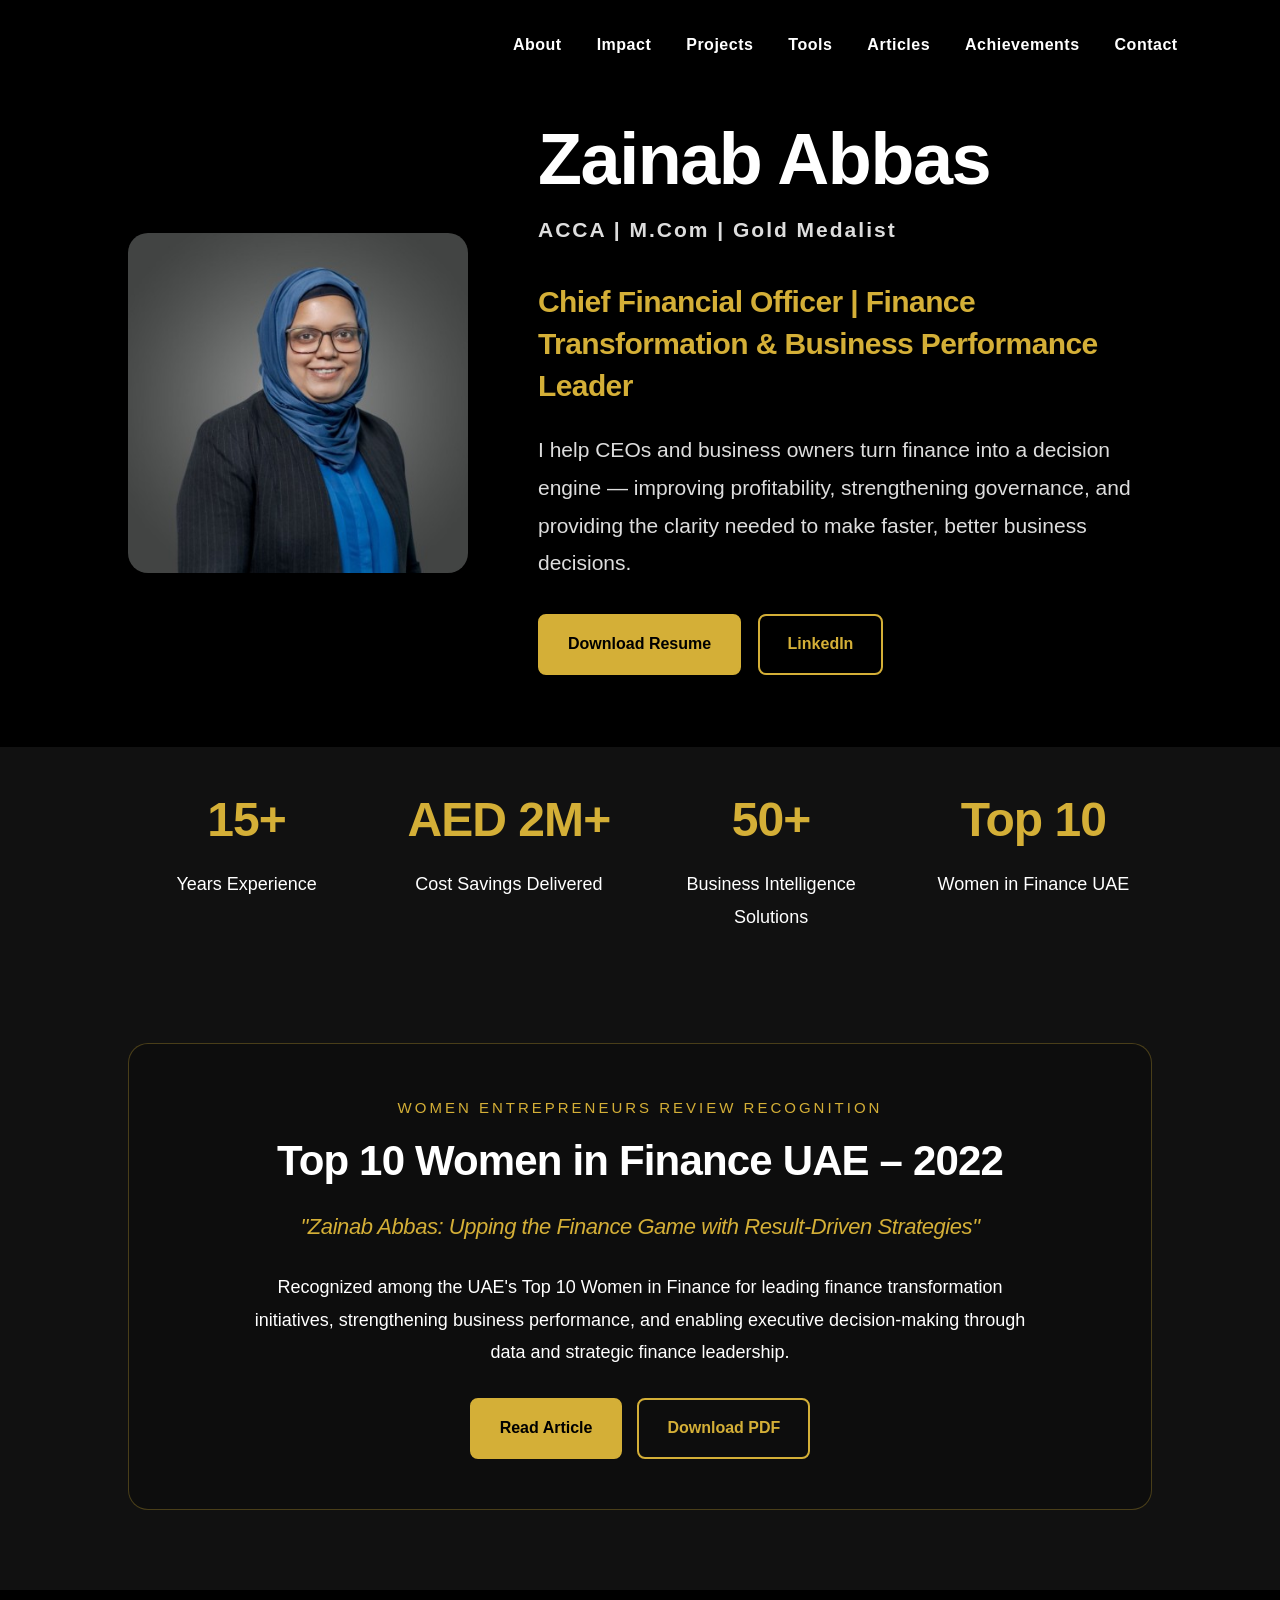
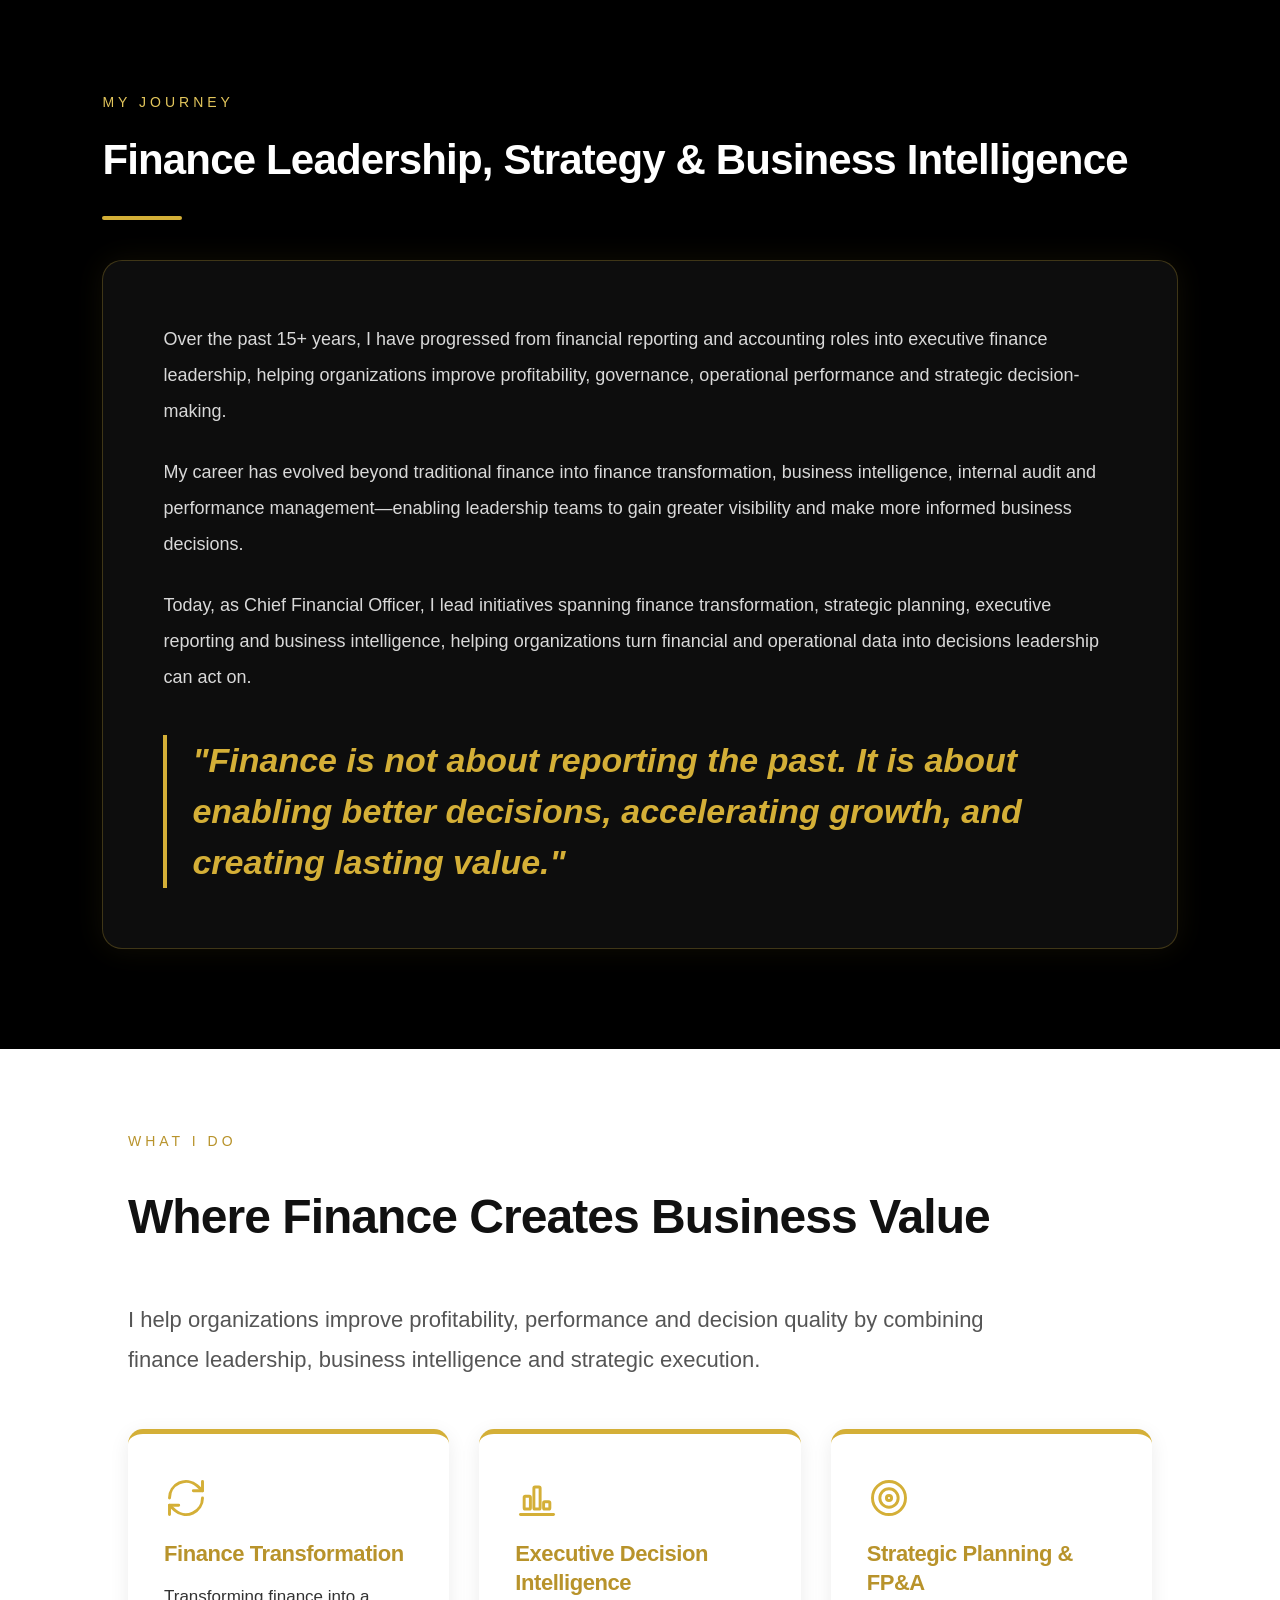
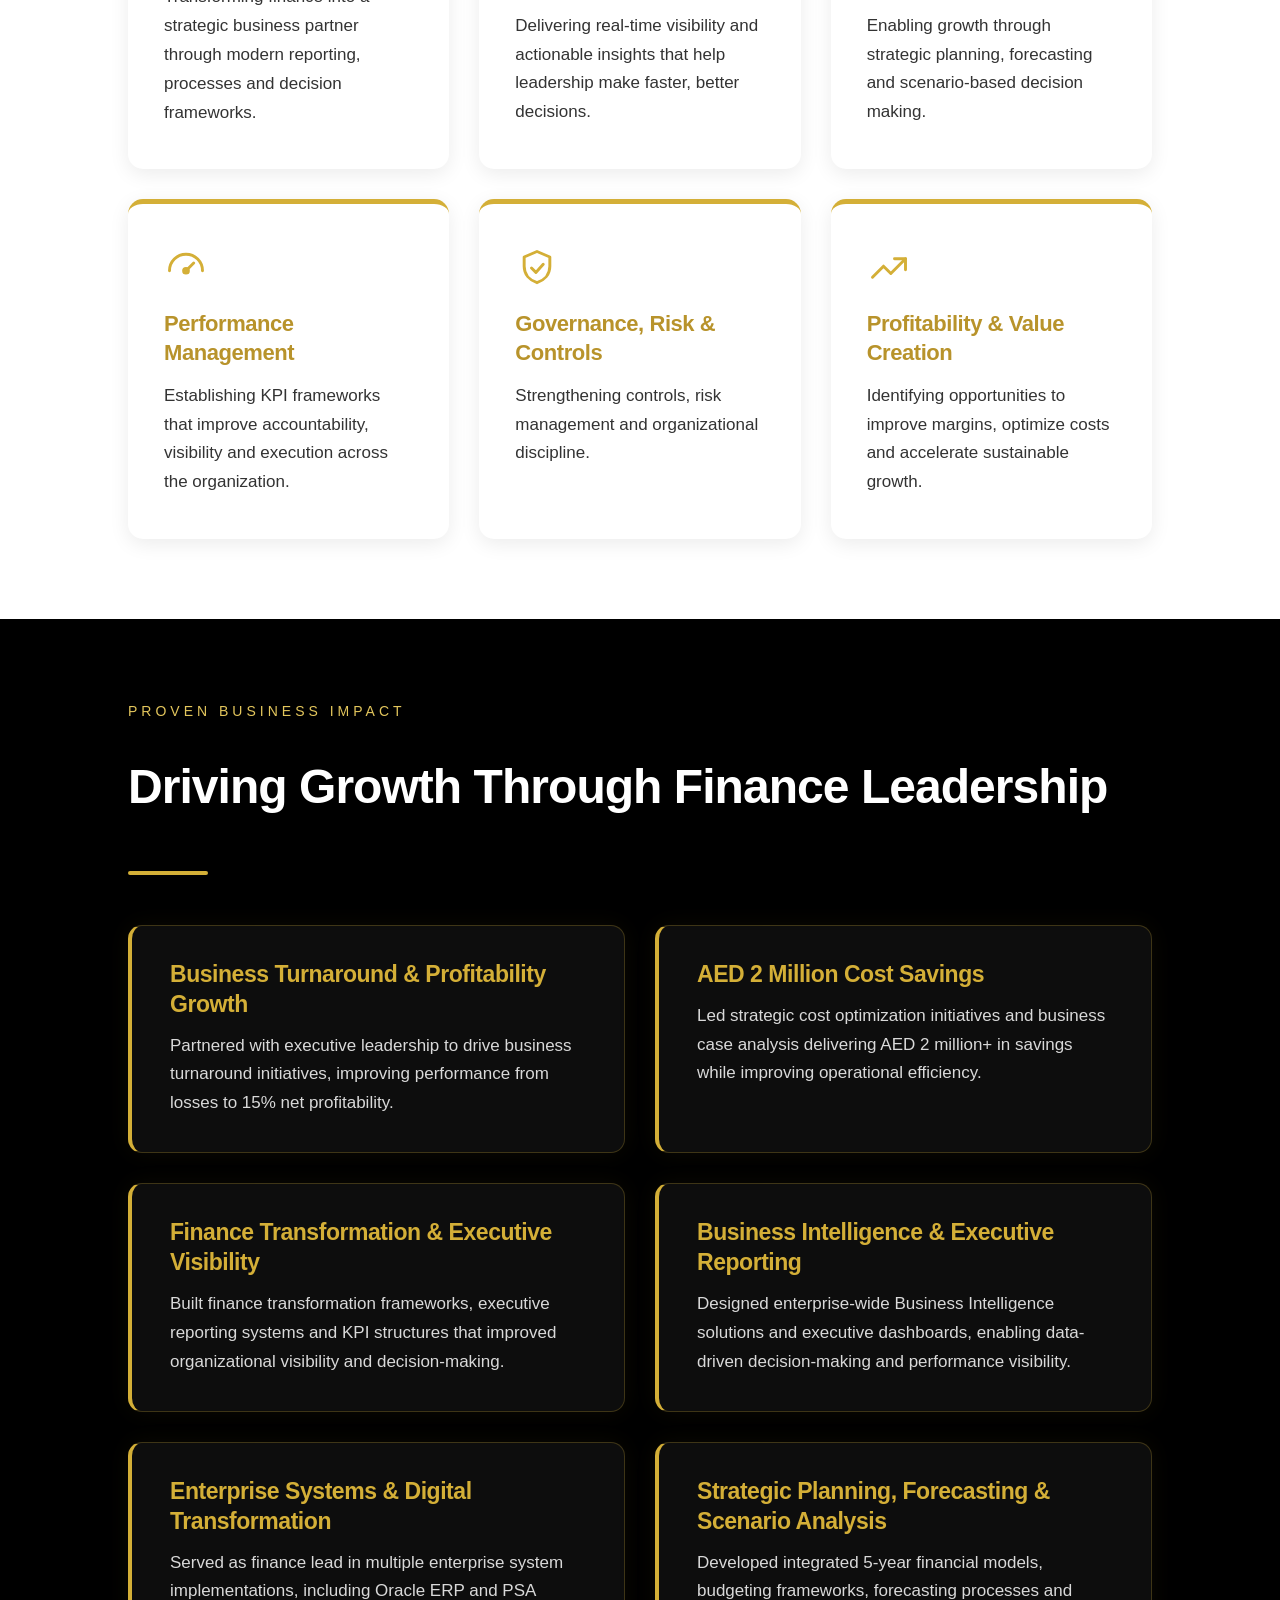
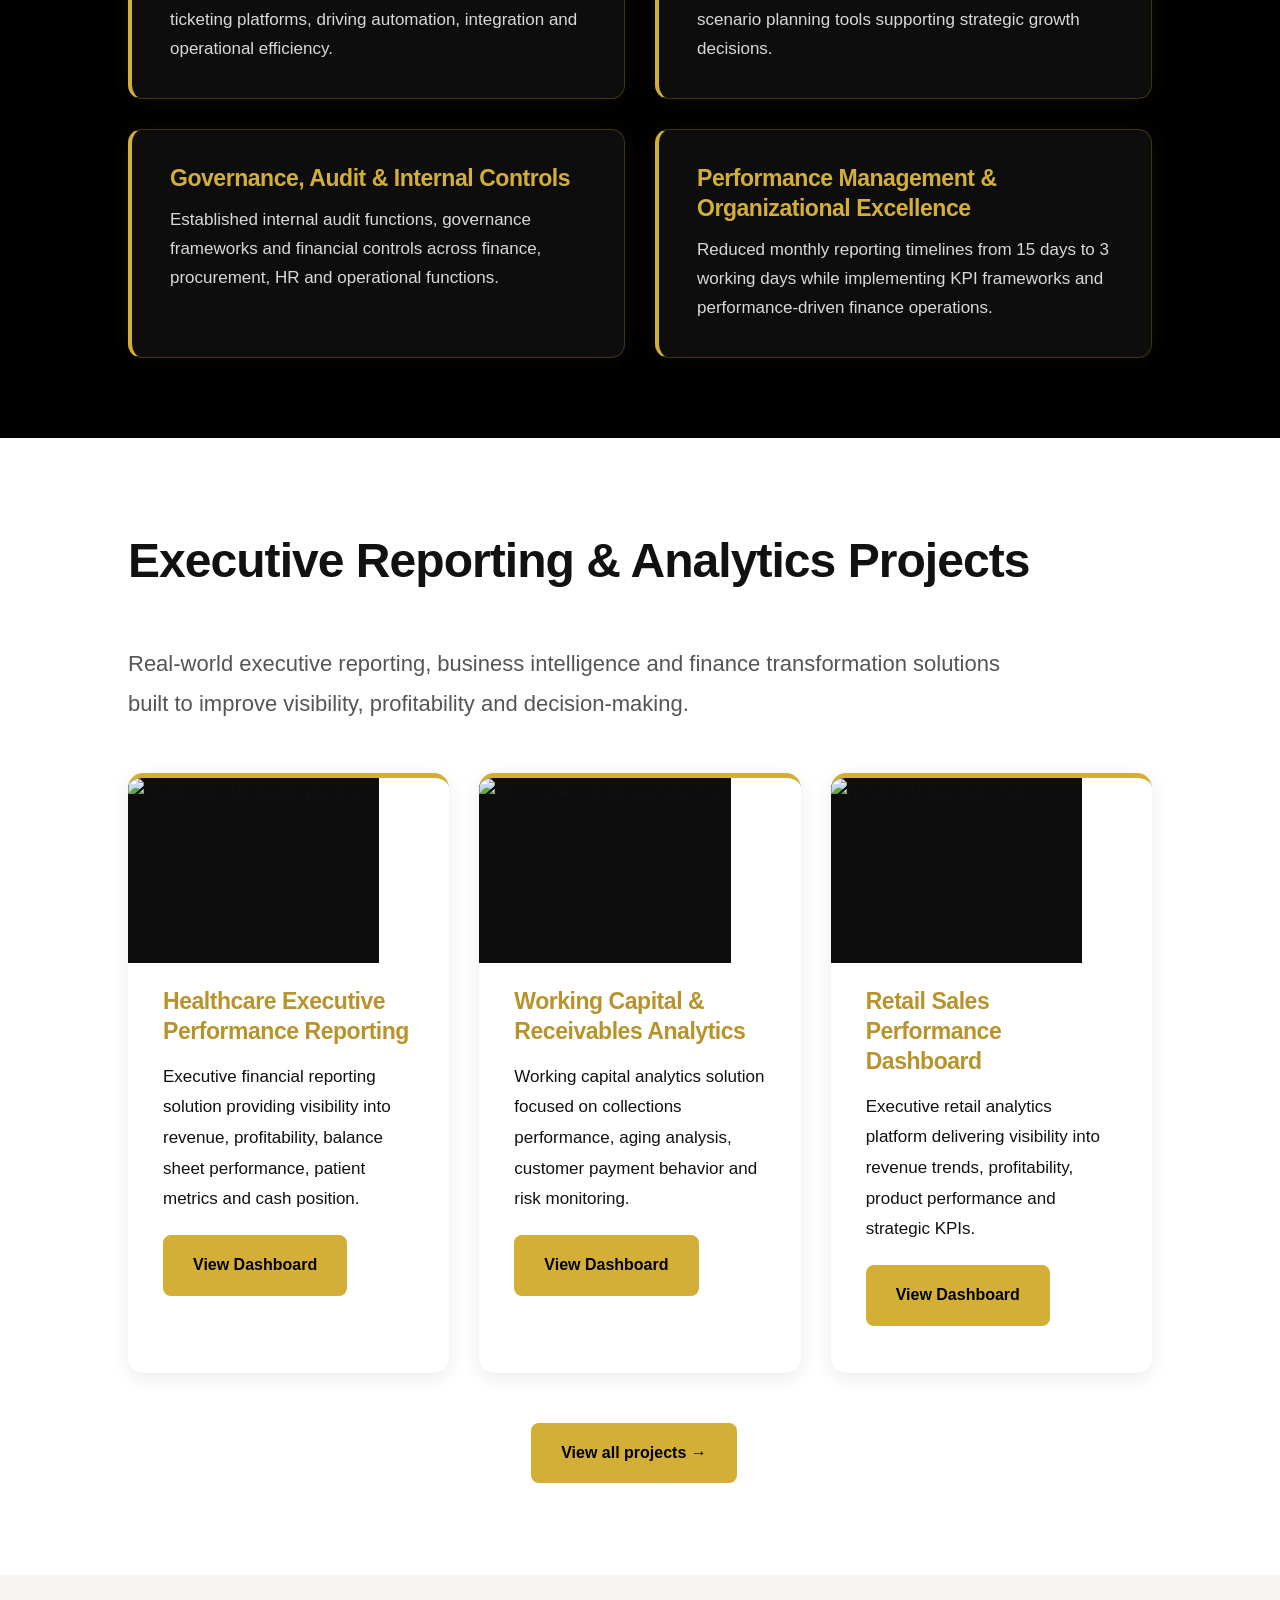
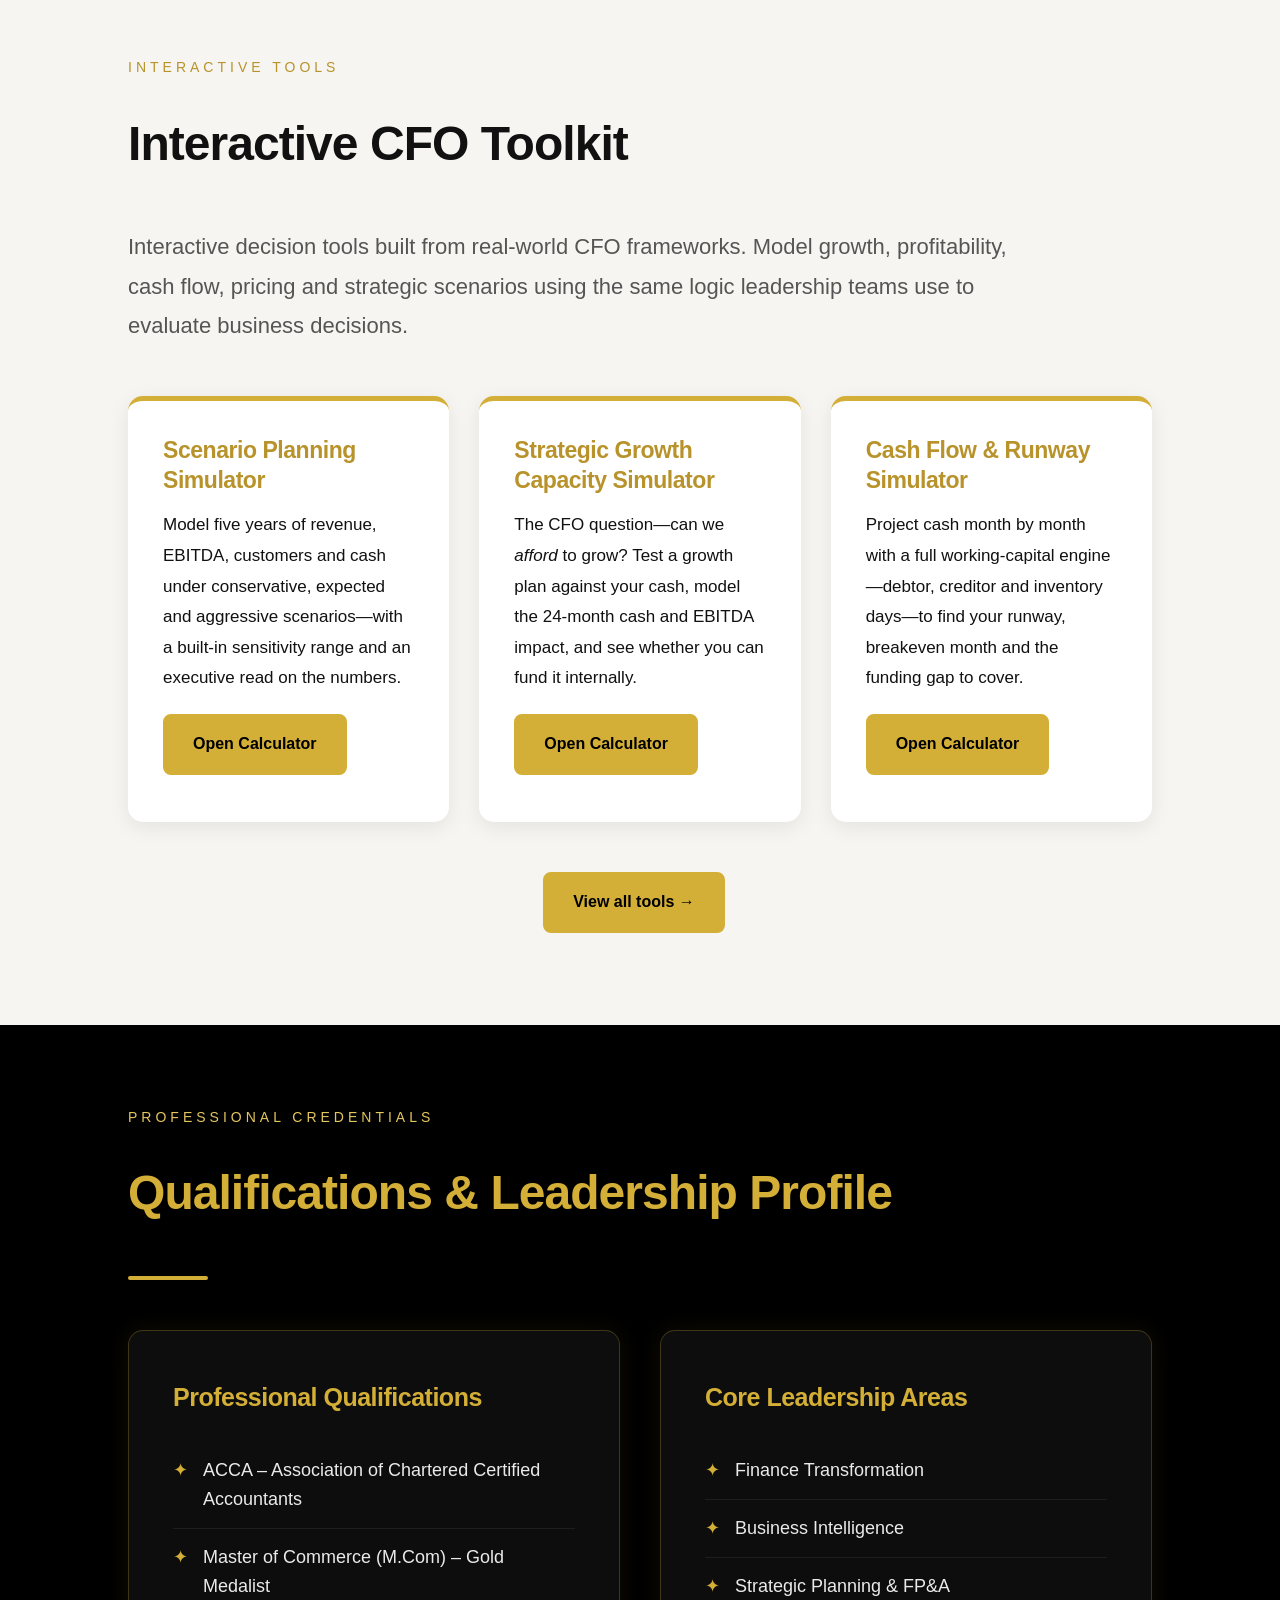
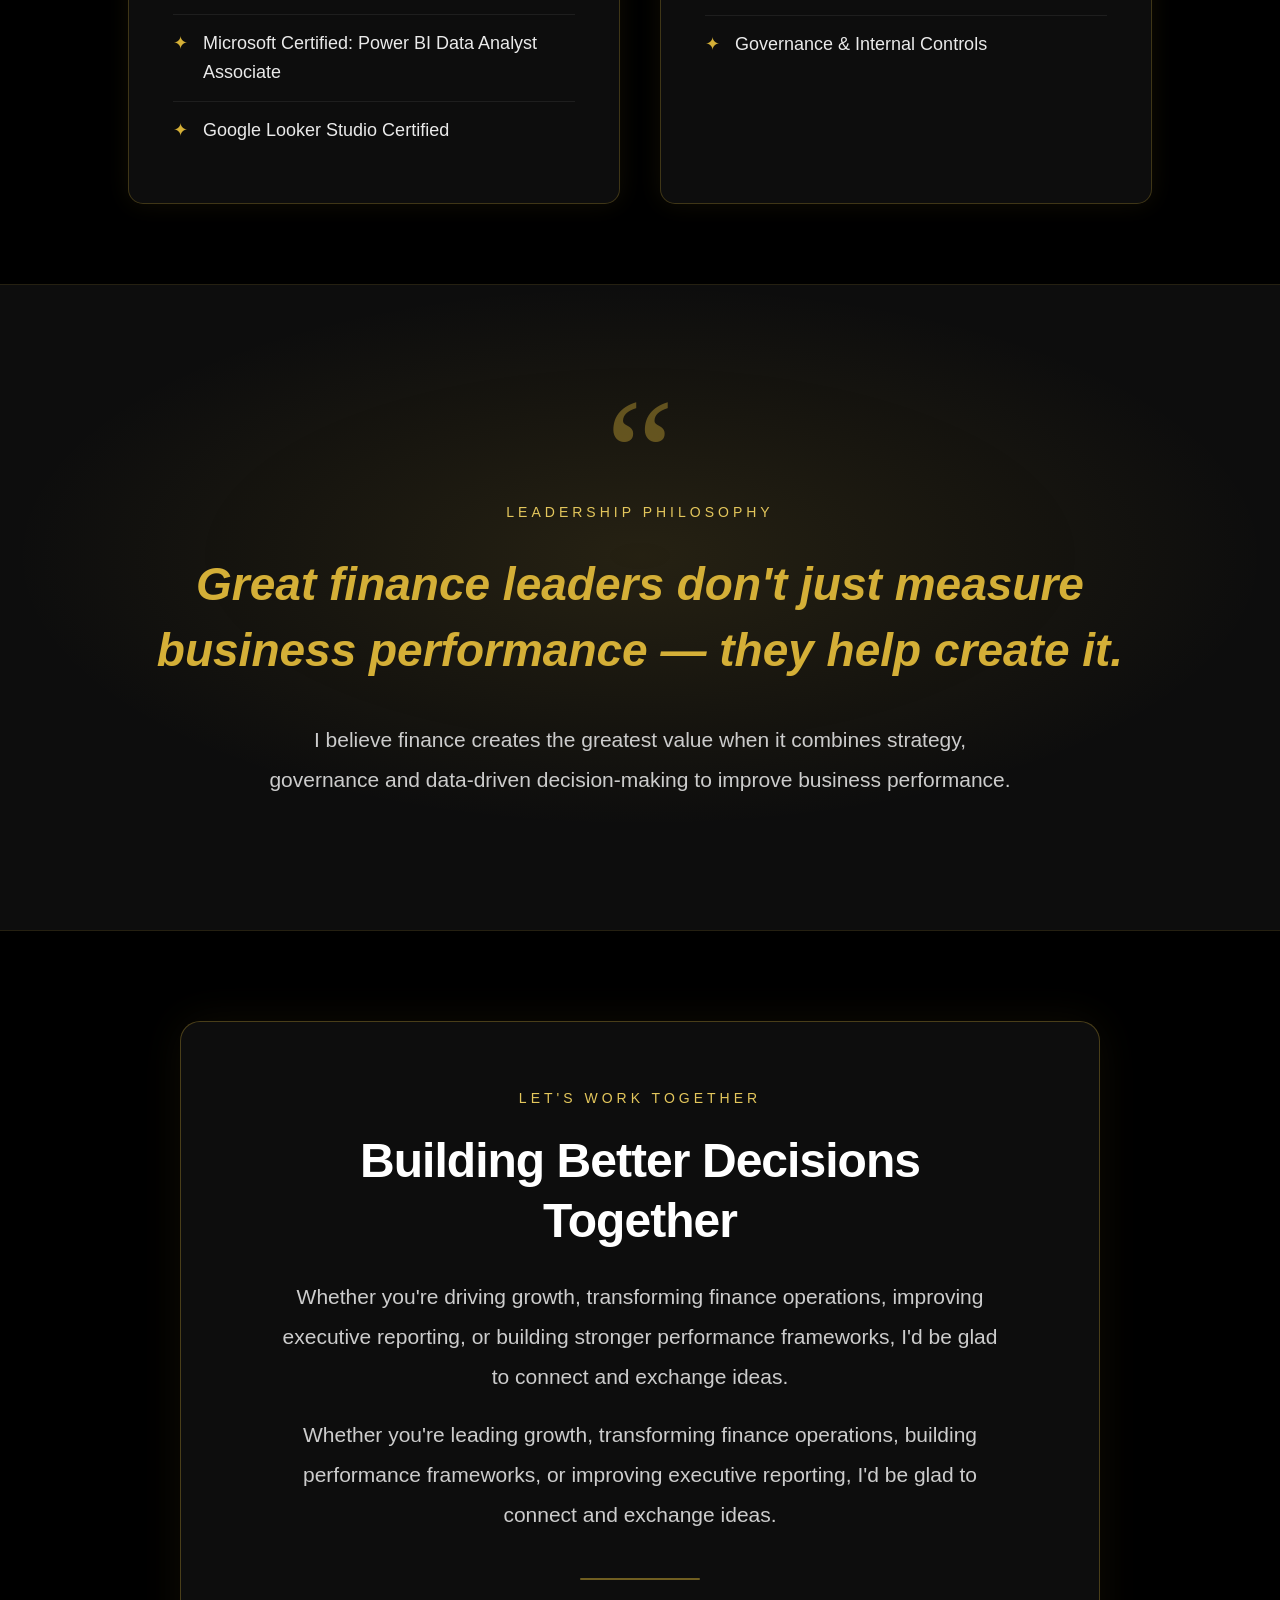
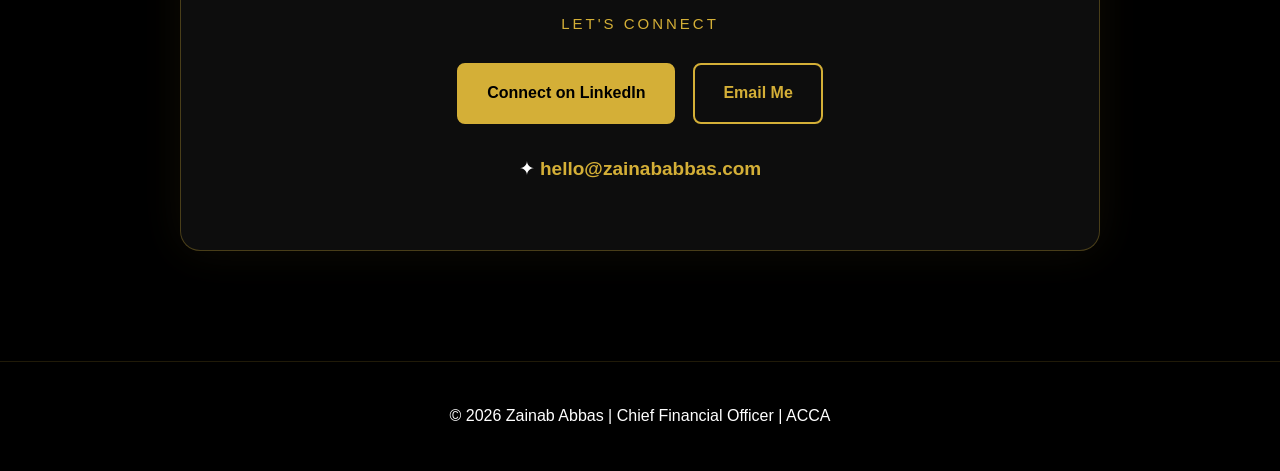
==== commit 991d5ea3: "Update index.html" ====
--- a/index.html
+++ b/index.html
@@ -65,6 +65,7 @@
     <li><a href="#impact">Impact</a></li>
     <li><a href="#projects">Projects</a></li>
     <li><a href="#tools">Tools</a></li>
+    <li><a href="https://zainababbas.com/articles/">Articles</a></li>
     <li><a href="#achievements">Achievements</a></li>
     <li><a href="#contact">Contact</a></li>
   </ul>
@@ -280,14 +281,14 @@
     </div>
 
     <div class="journey-card">
-      <img class="card-thumb" src="https://zainababbas.com/accounts-receivable-analytics/screenshots/REPLACE-WITH-A-REAL-FILE.png" alt="Receivables dashboard preview" loading="lazy">
+     <img class="card-thumb" src="https://zainababbas.com/accounts-receivable-analytics/screenshots/executive-overview-dashboard.png" alt="Receivables dashboard preview" loading="lazy">
       <h3>Working Capital & Receivables Analytics</h3>
       <p>Working capital analytics solution focused on collections performance, aging analysis, customer payment behavior and risk monitoring.</p>
       <a class="btn" href="https://zainababbas.com/accounts-receivable-analytics/">View Dashboard</a>
     </div>
 
     <div class="journey-card">
-      <img class="card-thumb" src="https://zainababbas.com/furniture-retail-sales-analytics/screenshots/REPLACE-WITH-A-REAL-FILE.png" alt="Retail dashboard preview" loading="lazy">
+      <img class="card-thumb" src="https://zainababbas.com/furniture-retail-sales-analytics/screenshots/executive-overview.png" alt="Retail dashboard preview" loading="lazy">
       <h3>Retail Sales Performance Dashboard</h3>
       <p>Executive retail analytics platform delivering visibility into revenue trends, profitability, product performance and strategic KPIs.</p>
       <a class="btn" href="https://zainababbas.com/furniture-retail-sales-analytics/">View Dashboard</a>
--- a/style.css
+++ b/style.css
@@ -372,3 +372,9 @@
     .achieve-card{ padding:28px 26px; }
     .impact-card{ padding:34px 28px; }
 }
+/* tighter heading tracking for a sleeker look */
+h1, h2, h3,
+.hero-text h1, .section-title, .about-title,
+.featured-title, .featured-subtitle{
+    letter-spacing:-0.02em;
+}
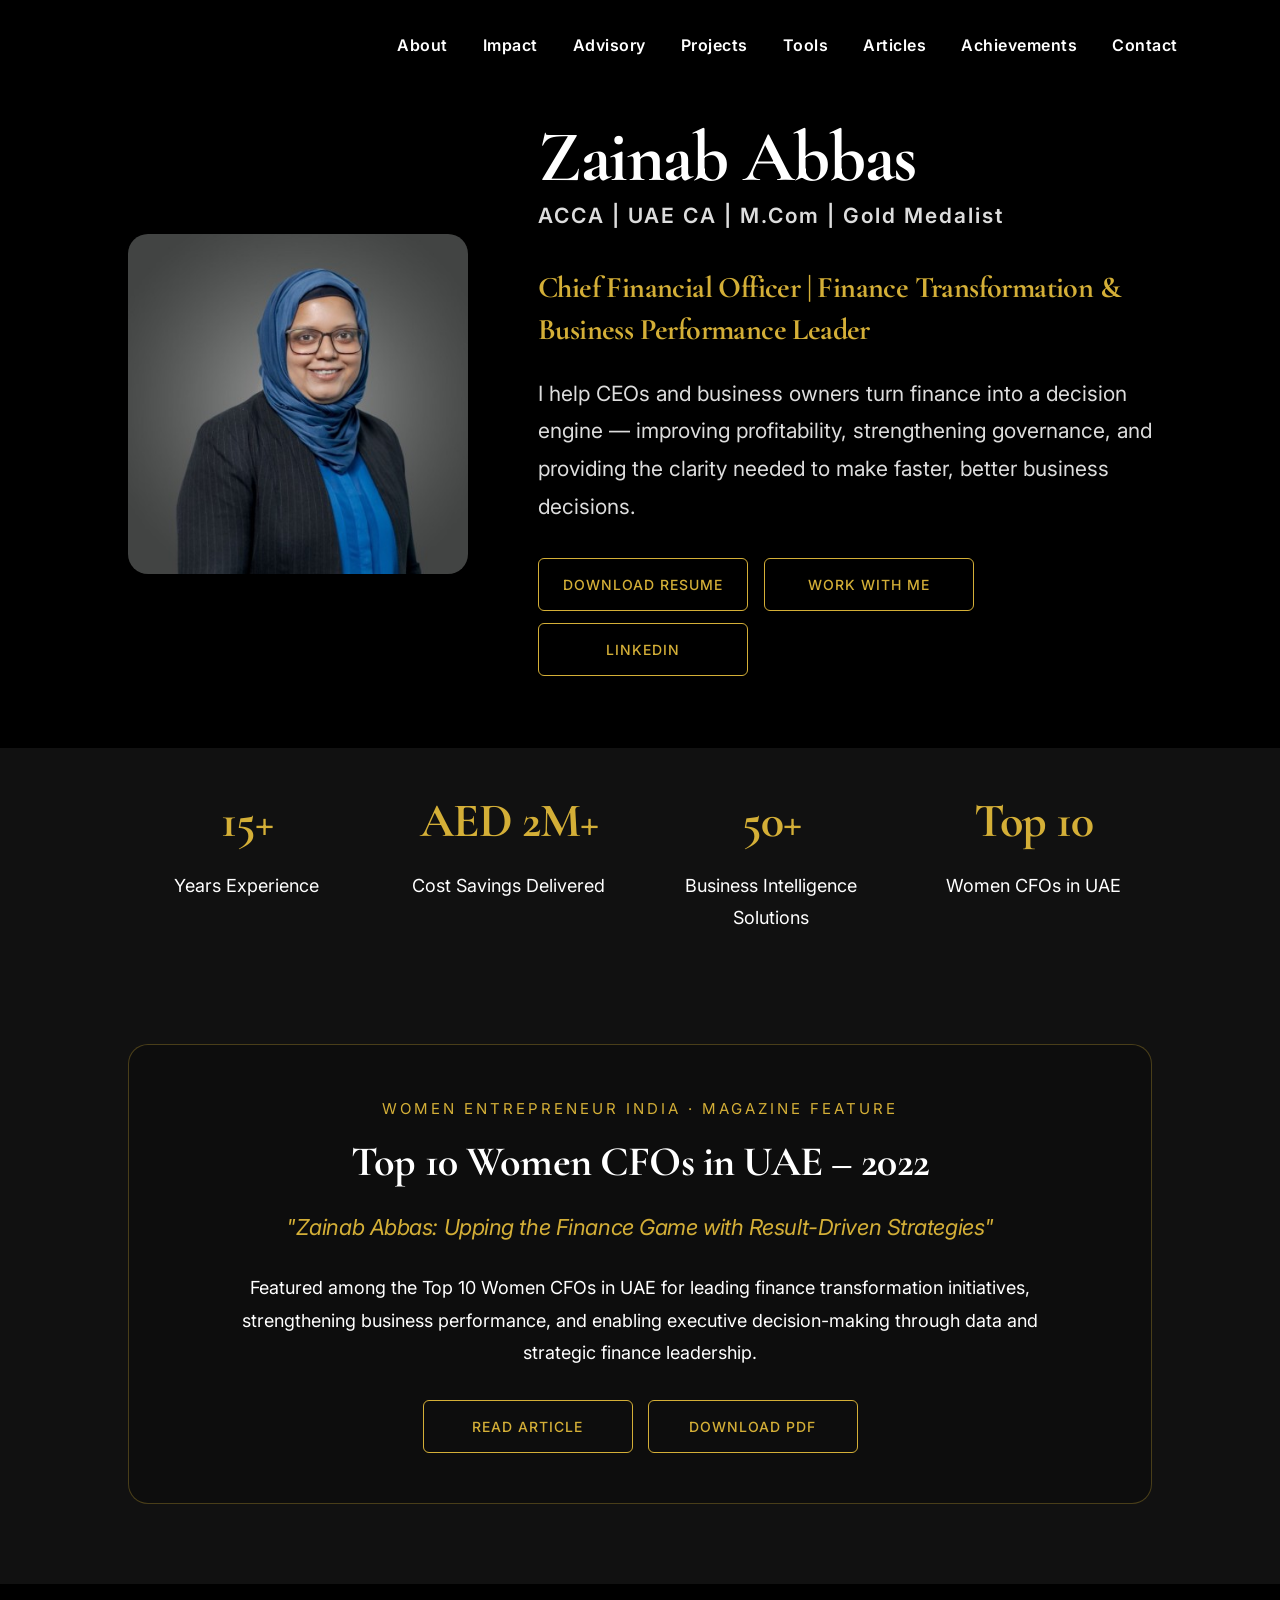
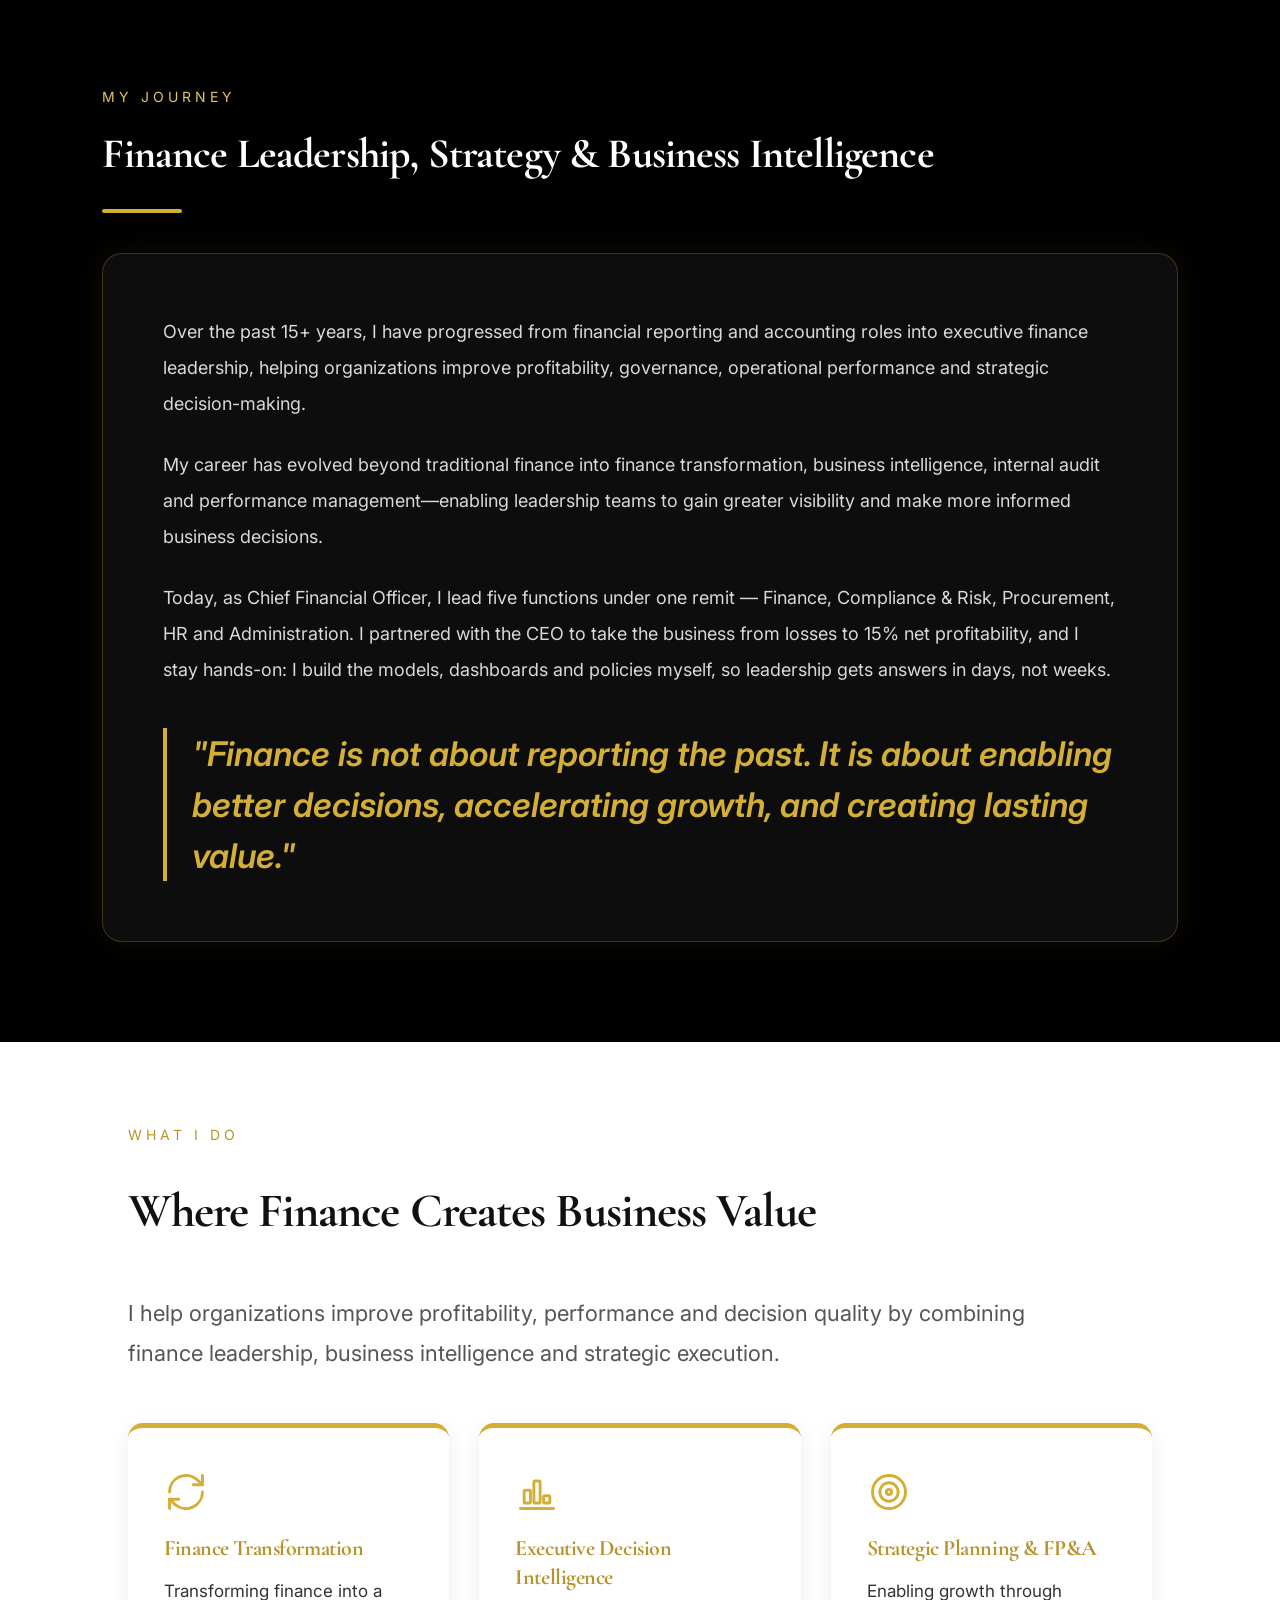
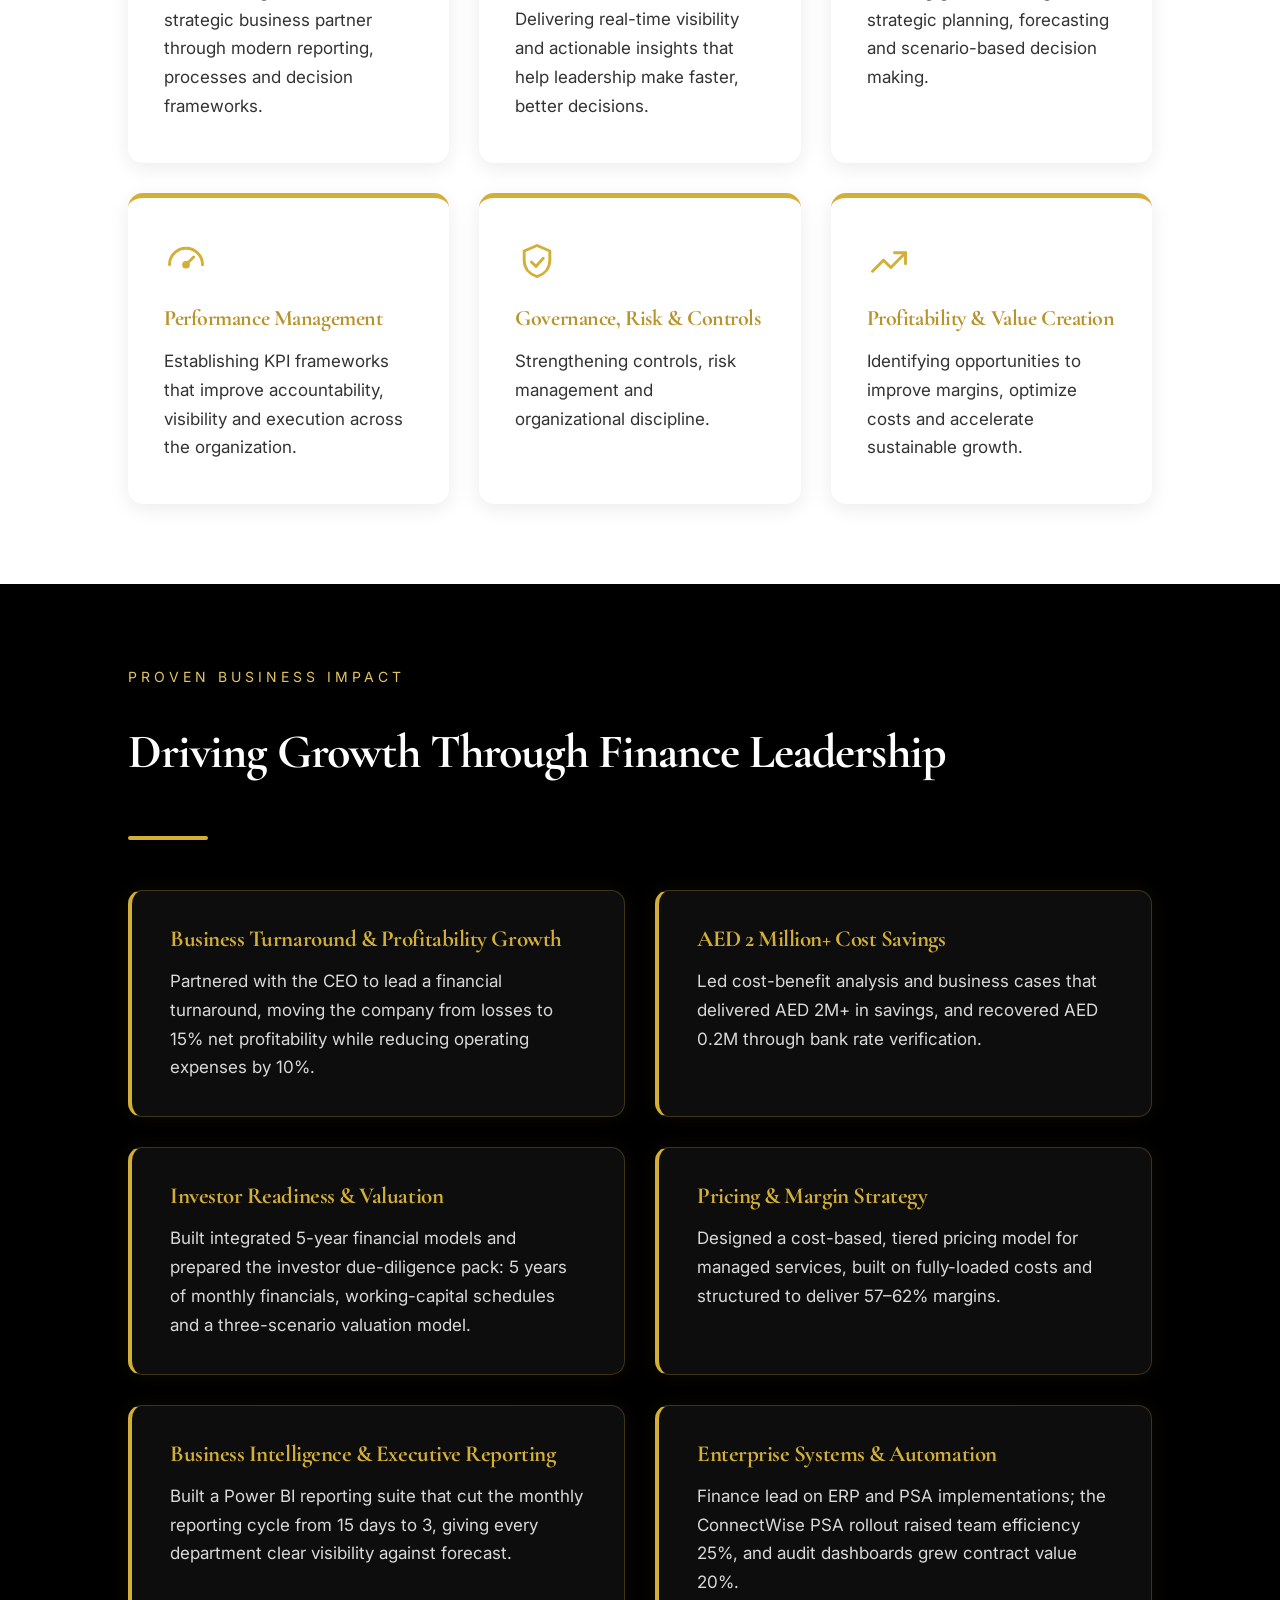
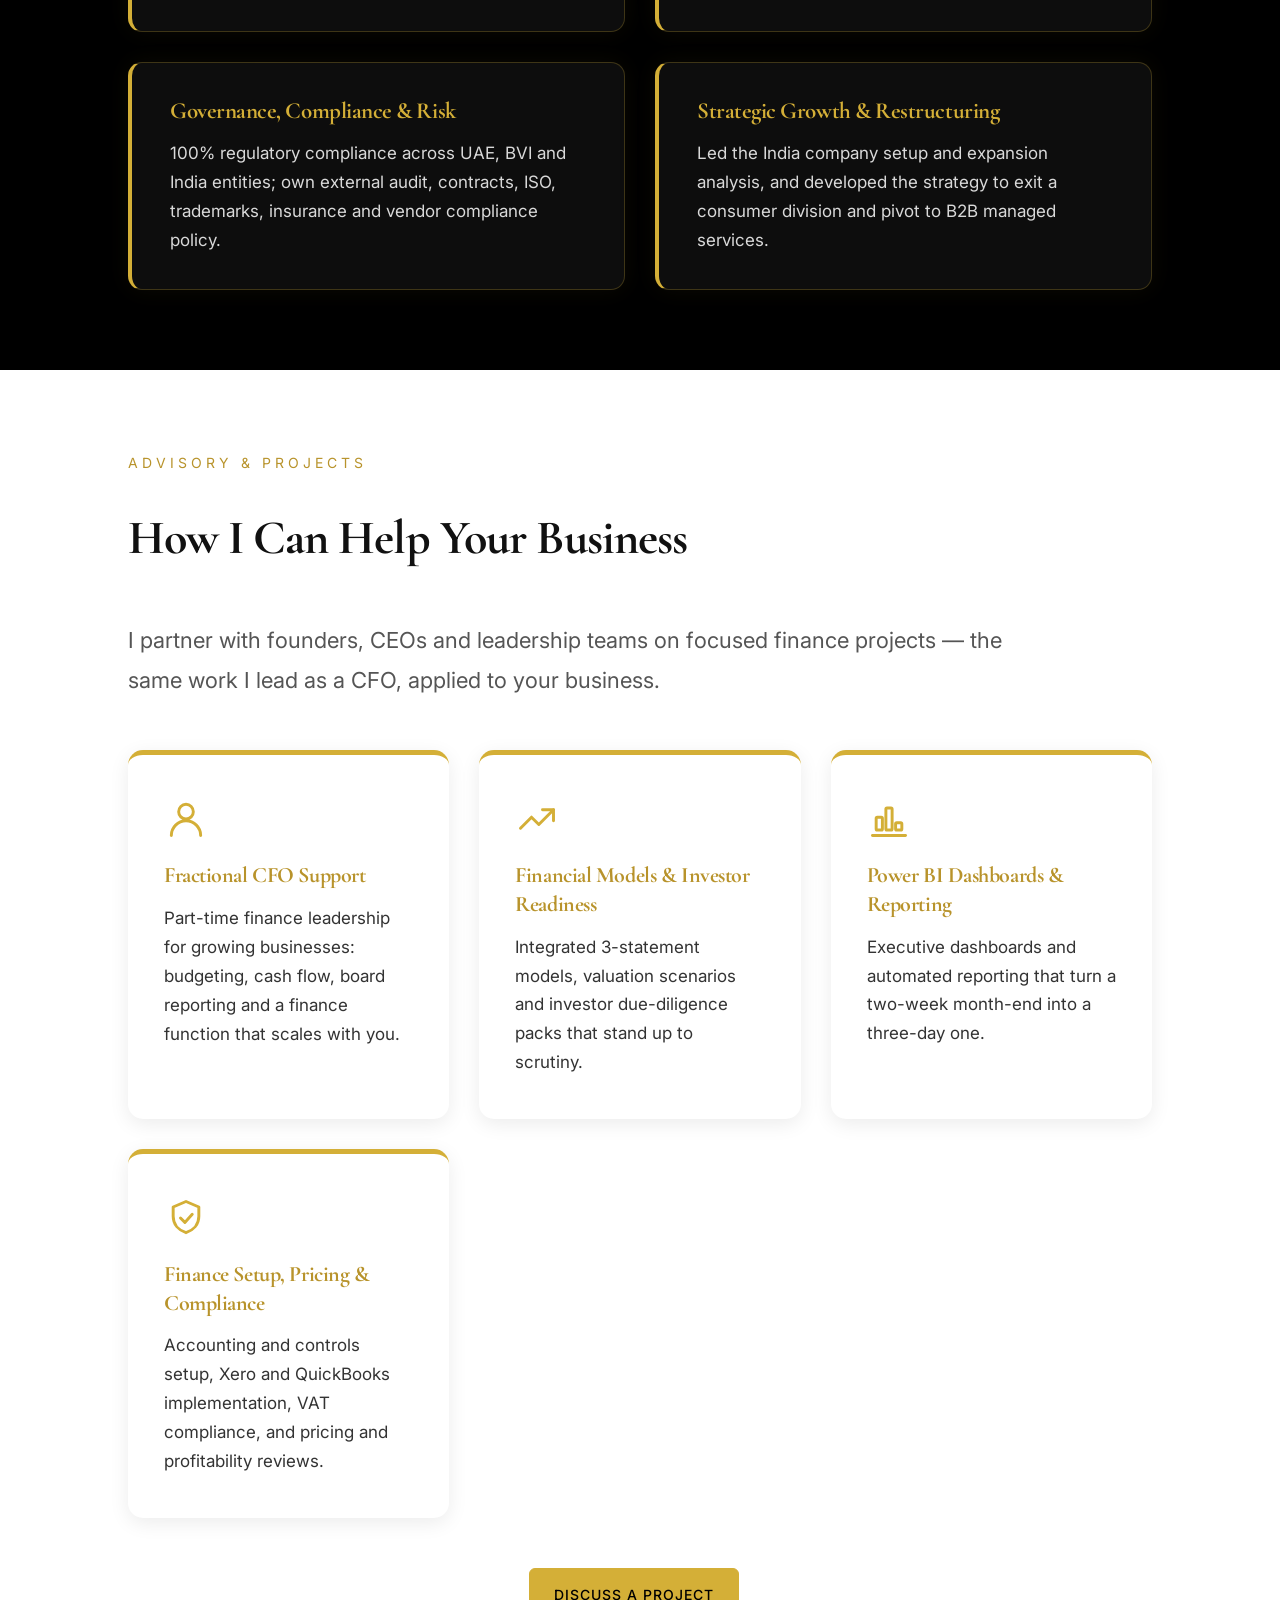
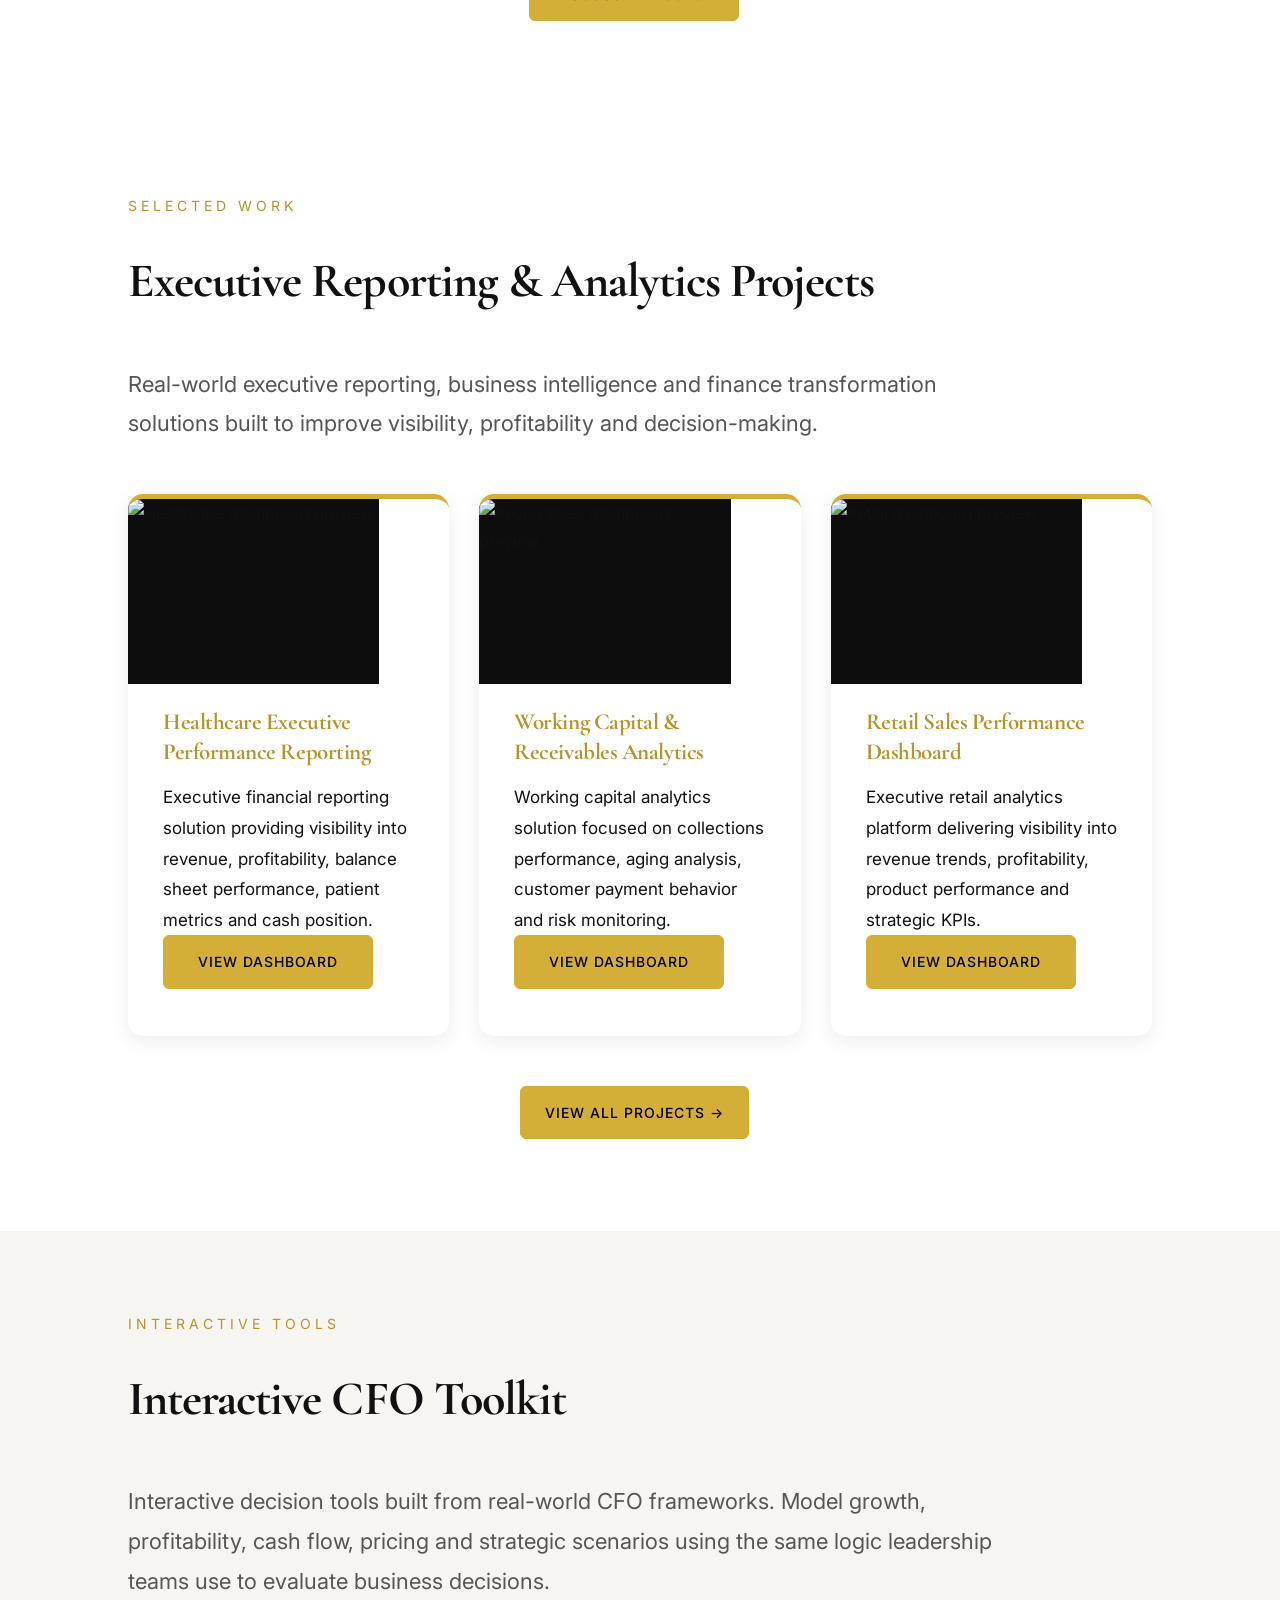
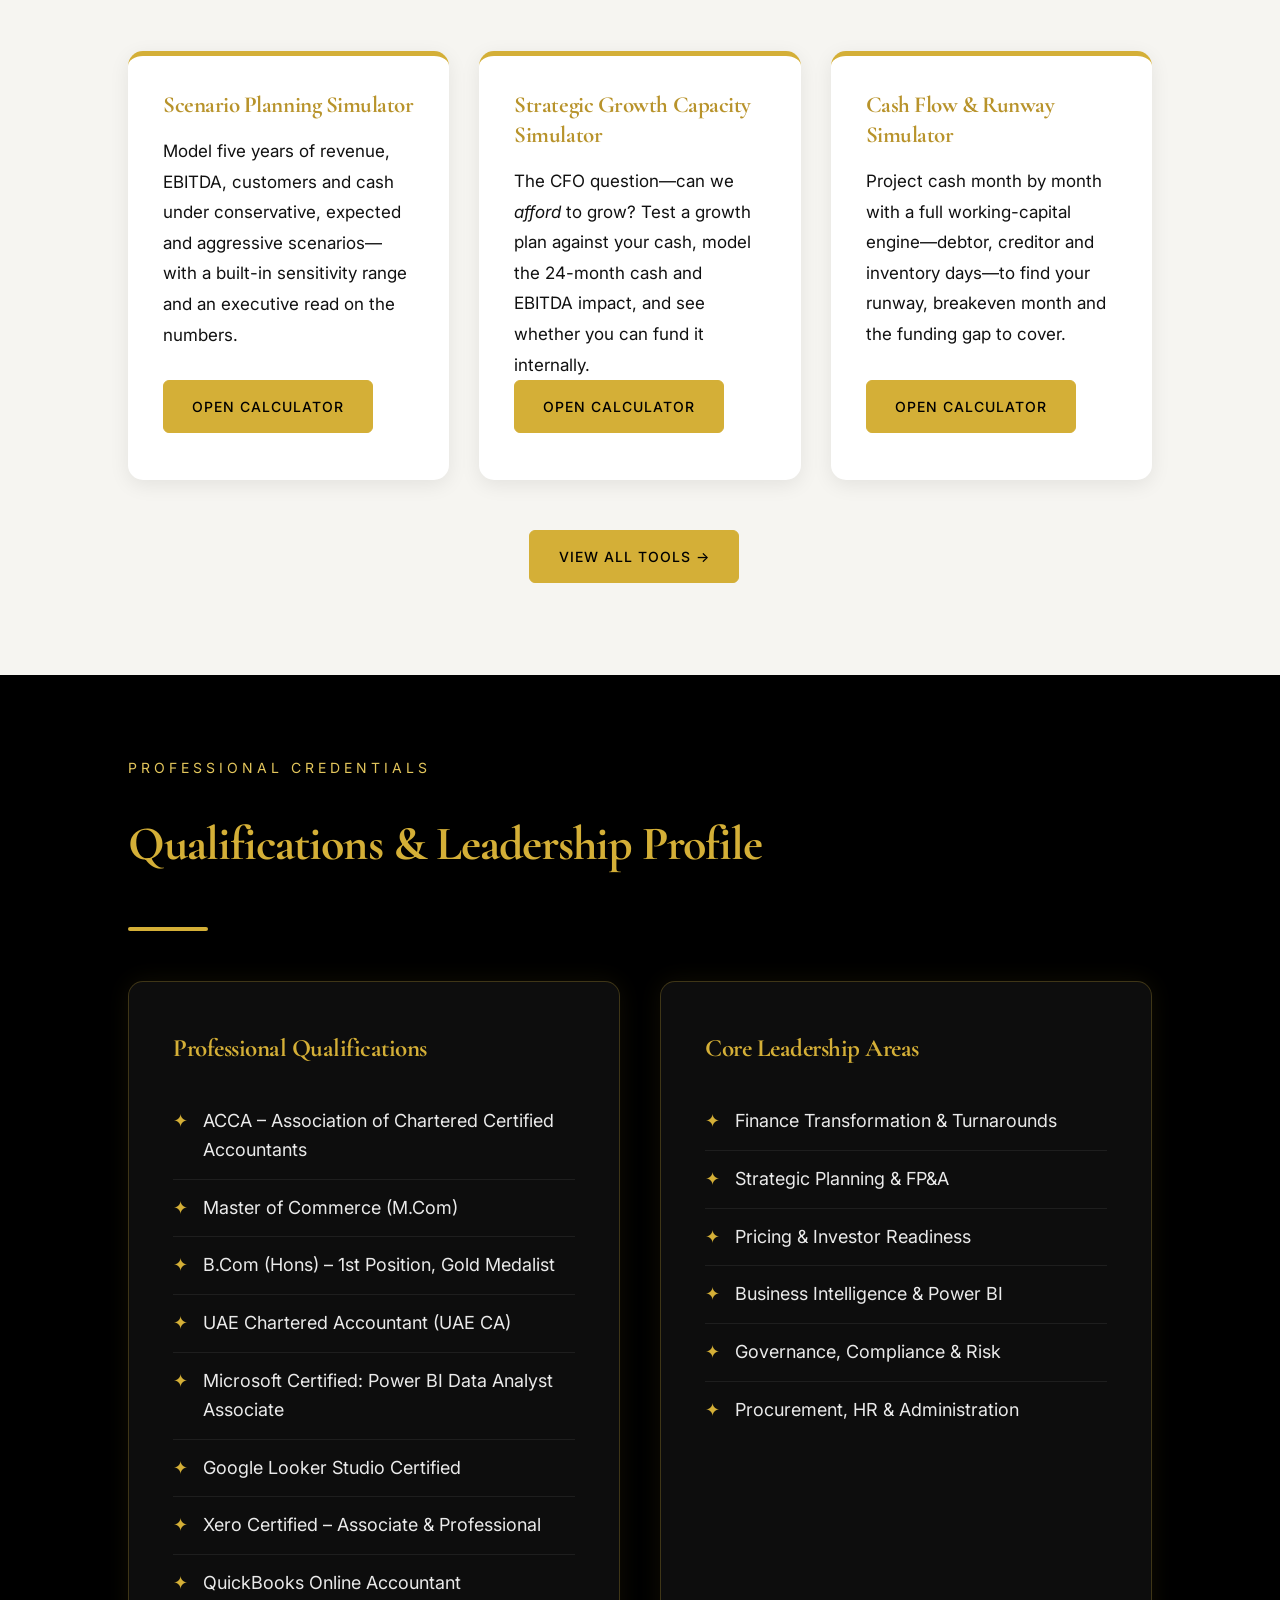
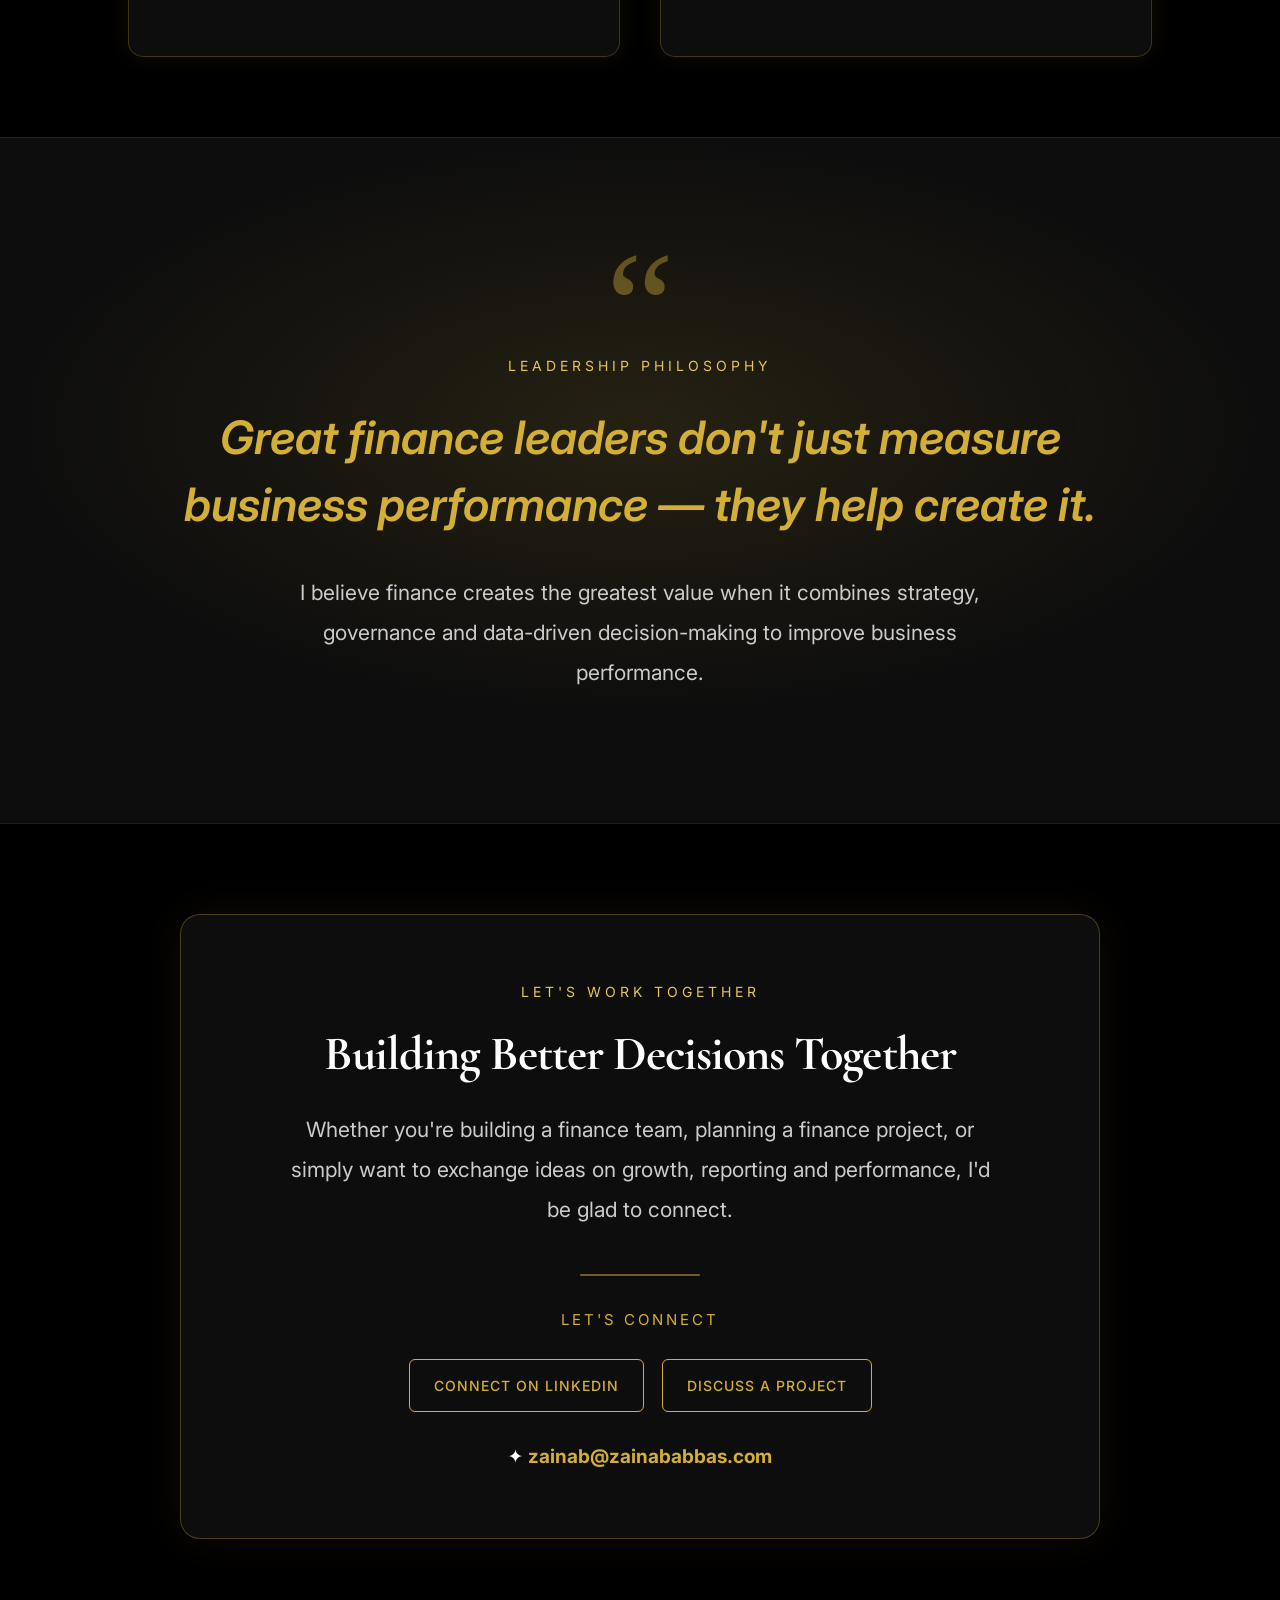
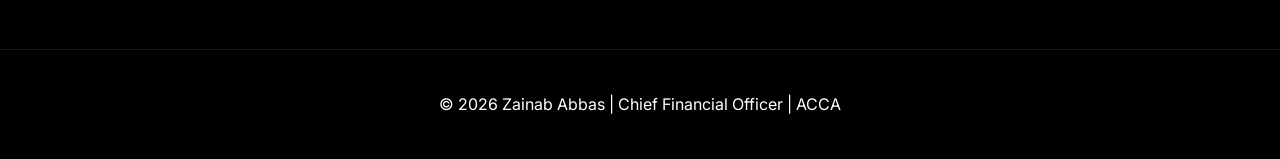
==== commit e5382748: "Add files via upload" ====
--- a/index.html
+++ b/index.html
@@ -1,13 +1,22 @@
 <!DOCTYPE html>
 <html lang="en">
 <head>
+  <!-- Google Analytics (GA4) -->
+<script async src="https://www.googletagmanager.com/gtag/js?id=G-SFV9DDECGP"></script>
+<script>
+  window.dataLayer = window.dataLayer || [];
+  function gtag(){dataLayer.push(arguments);}
+  gtag('js', new Date());
+  gtag('config', 'G-SFV9DDECGP');
+</script>
 
 <meta charset="UTF-8">
+<meta name="google-site-verification" content="x10ibVdCT5Sz6Yaoyi211YNfcFK1UcUPdEyMh9XqPW8" />
 <meta name="viewport" content="width=device-width, initial-scale=1.0">
 
 <title>Zainab Abbas | CFO (ACCA) | Finance Transformation &amp; Business Intelligence</title>
 <meta name="description"
-content="Zainab Abbas — Chief Financial Officer (ACCA), recognised among the UAE's Top 10 Women in Finance. 15+ years leading finance transformation, FP&A, executive reporting and data-driven decision-making.">
+content="Zainab Abbas — Chief Financial Officer (ACCA, UAE CA), featured among the Top 10 Women CFOs in UAE (Women Entrepreneur India, 2022). 15+ years leading turnarounds, FP&A, pricing strategy, investor readiness and Power BI reporting.">
 <meta name="keywords"
 content="Zainab Abbas, CFO, Chief Financial Officer, ACCA, Finance Transformation, Power BI, Business Intelligence, FP&A, Financial Leadership, UAE">
 <meta name="author" content="Zainab Abbas">
@@ -20,7 +29,7 @@
 <meta property="og:title" content="Zainab Abbas | CFO (ACCA) | Finance Transformation Leader">
 <meta property="og:description" content="CFO with 15+ years of experience transforming finance functions, building executive reporting frameworks and driving profitability through data-driven decision making.">
 <meta property="og:url" content="https://zainababbas.com/">
-<meta property="og:image" content="https://zainababbas.com/assets/images/share-card-v2.jpg">
+<meta property="og:image" content="https://zainababbas.com/assets/images/share-card-v4.jpg">
 <meta property="og:image:width" content="1200">
 <meta property="og:image:height" content="630">
 <meta property="og:image:alt" content="Zainab Abbas — Chief Financial Officer, ACCA">
@@ -29,7 +38,7 @@
 <meta name="twitter:card" content="summary_large_image">
 <meta name="twitter:title" content="Zainab Abbas | CFO (ACCA) | Finance Transformation Leader">
 <meta name="twitter:description" content="CFO with 15+ years of experience transforming finance functions, building executive reporting frameworks and driving profitability through data-driven decision making.">
-<meta name="twitter:image" content="https://zainababbas.com/assets/images/share-card-v2.jpg">
+<meta name="twitter:image" content="https://zainababbas.com/assets/images/share-card-v4.jpg">
 
 <!-- ===== Structured data for Google (helps search understand who you are) ===== -->
 <script type="application/ld+json">
@@ -43,8 +52,8 @@
   "url": "https://zainababbas.com/",
   "image": "https://zainababbas.com/assets/images/profile.jpg",
   "sameAs": ["https://www.linkedin.com/in/zainab-abbass/"],
-  "knowsAbout": ["Finance Transformation", "Financial Planning & Analysis", "Business Intelligence", "Power BI", "Corporate Governance", "Strategic Planning"],
-  "award": "Top 10 Women in Finance UAE (2022)"
+  "knowsAbout": ["Finance Transformation", "Financial Planning & Analysis", "Financial Modelling", "Pricing Strategy", "Investor Readiness", "Business Intelligence", "Power BI", "Xero", "Corporate Governance", "Compliance & Risk", "Strategic Planning"],
+  "award": "Featured: Top 10 Women CFOs in UAE (2022), Women Entrepreneur India"
 }
 </script>
 
@@ -63,6 +72,7 @@
   <ul class="nav-links" id="navLinks">
     <li><a href="#about">About</a></li>
     <li><a href="#impact">Impact</a></li>
+    <li><a href="#advisory">Advisory</a></li>
     <li><a href="#projects">Projects</a></li>
     <li><a href="#tools">Tools</a></li>
     <li><a href="https://zainababbas.com/articles/">Articles</a></li>
@@ -76,13 +86,14 @@
   <img src="assets/images/profile.jpg" alt="Zainab Abbas">
   <div class="hero-text">
     <h1>Zainab Abbas</h1>
-    <p class="hero-eyebrow">ACCA | M.Com | Gold Medalist</p>
+    <p class="hero-eyebrow">ACCA | UAE CA | M.Com | Gold&nbsp;Medalist</p>
     <h2>Chief Financial Officer | Finance Transformation &amp; Business Performance Leader</h2>
     <p>
      I help CEOs and business owners turn finance into a decision engine — improving profitability, 
     strengthening governance, and providing the clarity needed to make faster, better business decisions.
     </p>
     <a class="btn" href="Zainab-Abbas-Resume.pdf" target="_blank" rel="noopener">Download Resume</a>
+    <a class="btn btn-outline" href="#advisory">Work With Me</a>
     <a class="btn btn-outline" href="https://www.linkedin.com/in/zainab-abbass/" target="_blank" rel="noopener">LinkedIn</a>
   </div>
 </section>
@@ -93,18 +104,18 @@
     <div><h2 class="metric-num">15+</h2><p class="metric-label">Years Experience</p></div>
     <div><h2 class="metric-num">AED 2M+</h2><p class="metric-label">Cost Savings Delivered</p></div>
     <div><h2 class="metric-num">50+</h2><p class="metric-label">Business Intelligence Solutions</p></div>
-    <div><h2 class="metric-num">Top 10</h2><p class="metric-label">Women in Finance UAE</p></div>
+    <div><h2 class="metric-num">Top 10</h2><p class="metric-label">Women CFOs in UAE</p></div>
   </div>
 </section>
 
 <!-- ===================== FEATURED ARTICLE ===================== -->
 <section class="featured">
   <div class="featured-box">
-    <p class="featured-label">Women Entrepreneurs Review RECOGNITION</p>
-    <h2 class="featured-title">Top 10 Women in Finance UAE – 2022</h2>
+    <p class="featured-label">Women Entrepreneur India · Magazine Feature</p>
+    <h2 class="featured-title">Top 10 Women CFOs in UAE – 2022</h2>
     <p class="featured-subtitle">"Zainab Abbas: Upping the Finance Game with Result-Driven Strategies"</p>
     <p class="featured-text">
-      Recognized among the UAE's Top 10 Women in Finance for leading finance transformation initiatives, strengthening business performance, and enabling executive decision-making through data and strategic finance leadership.
+      Featured among the Top 10 Women CFOs in UAE for leading finance transformation initiatives, strengthening business performance, and enabling executive decision-making through data and strategic finance leadership.
     </p>
     <div class="featured-buttons">
       <a class="btn" href="https://www.womenentrepreneursreview.com/leader/zainab-abbas-upping-the-finance-game-with-result-driven-strategies-vid-2070.html" target="_blank" rel="noopener">Read Article</a>
@@ -130,9 +141,10 @@
       informed business decisions.
     </p>
     <p>
-      Today, as Chief Financial Officer, I lead initiatives spanning finance transformation, strategic planning,
-      executive reporting and business intelligence, helping organizations turn financial and operational data 
-      into decisions leadership can act on.
+      Today, as Chief Financial Officer, I lead five functions under one remit — Finance, Compliance &amp; Risk,
+      Procurement, HR and Administration. I partnered with the CEO to take the business from losses to 15% net
+      profitability, and I stay hands-on: I build the models, dashboards and policies myself, so leadership gets
+      answers in days, not weeks.
     </p>
     <blockquote>"Finance is not about reporting the past. It is about enabling better decisions, accelerating growth, and creating lasting value."</blockquote>
   </div>
@@ -224,50 +236,107 @@
 
     <div class="achieve-card">
       <h3>Business Turnaround &amp; Profitability Growth</h3>
-      <p>Partnered with executive leadership to drive business turnaround initiatives, improving performance from losses to 15% net profitability.</p>
-    </div>
-
-    <div class="achieve-card">
-      <h3>AED 2 Million Cost Savings</h3>
-      <p>Led strategic cost optimization initiatives and business case analysis delivering AED 2 million+ in savings while improving operational efficiency.</p>
-    </div>
-
-    <div class="achieve-card">
-      <h3>Finance Transformation &amp; Executive Visibility</h3>
-      <p>Built finance transformation frameworks, executive reporting systems and KPI structures that improved organizational visibility and decision-making.</p>
+      <p>Partnered with the CEO to lead a financial turnaround, moving the company from losses to 15% net profitability while reducing operating expenses by 10%.</p>
+    </div>
+
+    <div class="achieve-card">
+      <h3>AED 2 Million+ Cost Savings</h3>
+      <p>Led cost-benefit analysis and business cases that delivered AED 2M+ in savings, and recovered AED 0.2M through bank rate verification.</p>
+    </div>
+
+    <div class="achieve-card">
+      <h3>Investor Readiness &amp; Valuation</h3>
+      <p>Built integrated 5-year financial models and prepared the investor due-diligence pack: 5 years of monthly financials, working-capital schedules and a three-scenario valuation model.</p>
+    </div>
+
+    <div class="achieve-card">
+      <h3>Pricing &amp; Margin Strategy</h3>
+      <p>Designed a cost-based, tiered pricing model for managed services, built on fully-loaded costs and structured to deliver 57–62% margins.</p>
     </div>
 
     <div class="achieve-card">
       <h3>Business Intelligence &amp; Executive Reporting</h3>
-      <p>Designed enterprise-wide Business Intelligence solutions and executive dashboards, enabling data-driven decision-making and performance visibility.</p>
-    </div>
-
-    <div class="achieve-card">
-      <h3>Enterprise Systems &amp; Digital Transformation</h3>
-      <p>Served as finance lead in multiple enterprise system implementations, including Oracle ERP and PSA ticketing platforms, driving automation, integration and operational efficiency.</p>
-    </div>
-
-    <div class="achieve-card">
-      <h3>Strategic Planning, Forecasting &amp; Scenario Analysis</h3>
-      <p>Developed integrated 5-year financial models, budgeting frameworks, forecasting processes and scenario planning tools supporting strategic growth decisions.</p>
-    </div>
-
-    <div class="achieve-card">
-      <h3>Governance, Audit &amp; Internal Controls</h3>
-      <p>Established internal audit functions, governance frameworks and financial controls across finance, procurement, HR and operational functions.</p>
-    </div>
-
-    <div class="achieve-card">
-      <h3>Performance Management &amp; Organizational Excellence</h3>
-      <p>Reduced monthly reporting timelines from 15 days to 3 working days while implementing KPI frameworks and performance-driven finance operations.</p>
-    </div>
-
+      <p>Built a Power BI reporting suite that cut the monthly reporting cycle from 15 days to 3, giving every department clear visibility against forecast.</p>
+    </div>
+
+    <div class="achieve-card">
+      <h3>Enterprise Systems &amp; Automation</h3>
+      <p>Finance lead on ERP and PSA implementations; the ConnectWise PSA rollout raised team efficiency 25%, and audit dashboards grew contract value 20%.</p>
+    </div>
+
+    <div class="achieve-card">
+      <h3>Governance, Compliance &amp; Risk</h3>
+      <p>100% regulatory compliance across UAE, BVI and India entities; own external audit, contracts, ISO, trademarks, insurance and vendor compliance policy.</p>
+    </div>
+
+    <div class="achieve-card">
+      <h3>Strategic Growth &amp; Restructuring</h3>
+      <p>Led the India company setup and expansion analysis, and developed the strategy to exit a consumer division and pivot to B2B managed services.</p>
+    </div>
+
+  </div>
+</section>
+
+<!-- ===================== ADVISORY & PROJECTS ===================== -->
+<section id="advisory" class="section impact">
+  <p class="section-label section-label-dark">Advisory &amp; Projects</p>
+  <h2 class="section-title">How I Can Help Your Business</h2>
+  <p class="section-intro">
+    I partner with founders, CEOs and leadership teams on focused finance projects — the same work I lead as a CFO, applied to your business.
+  </p>
+  <div class="impact-grid" style="grid-template-columns:repeat(auto-fit,minmax(240px,1fr));">
+
+    <div class="impact-card">
+      <span class="impact-icon" aria-hidden="true">
+        <svg viewBox="0 0 24 24" fill="none" stroke="currentColor" stroke-width="1.6" stroke-linecap="round" stroke-linejoin="round">
+          <circle cx="12" cy="8" r="4"/><path d="M4 21c0-4.4 3.6-8 8-8s8 3.6 8 8"/>
+        </svg>
+      </span>
+      <h3>Fractional CFO Support</h3>
+      <p>Part-time finance leadership for growing businesses: budgeting, cash flow, board reporting and a finance function that scales with you.</p>
+    </div>
+
+    <div class="impact-card">
+      <span class="impact-icon" aria-hidden="true">
+        <svg viewBox="0 0 24 24" fill="none" stroke="currentColor" stroke-width="1.6" stroke-linecap="round" stroke-linejoin="round">
+          <polyline points="3 17 9 11 13 15 21 7"/><polyline points="15 7 21 7 21 13"/>
+        </svg>
+      </span>
+      <h3>Financial Models &amp; Investor Readiness</h3>
+      <p>Integrated 3-statement models, valuation scenarios and investor due-diligence packs that stand up to scrutiny.</p>
+    </div>
+
+    <div class="impact-card">
+      <span class="impact-icon" aria-hidden="true">
+        <svg viewBox="0 0 24 24" fill="none" stroke="currentColor" stroke-width="1.6" stroke-linecap="round" stroke-linejoin="round">
+          <line x1="3" y1="21" x2="21" y2="21"/><rect x="5" y="11" width="3.4" height="7" rx="0.6"/><rect x="10.3" y="6" width="3.4" height="12" rx="0.6"/><rect x="15.6" y="14" width="3.4" height="4" rx="0.6"/>
+        </svg>
+      </span>
+      <h3>Power BI Dashboards &amp; Reporting</h3>
+      <p>Executive dashboards and automated reporting that turn a two-week month-end into a three-day one.</p>
+    </div>
+
+    <div class="impact-card">
+      <span class="impact-icon" aria-hidden="true">
+        <svg viewBox="0 0 24 24" fill="none" stroke="currentColor" stroke-width="1.6" stroke-linecap="round" stroke-linejoin="round">
+          <path d="M12 3l7 3v5c0 4.6-3 7.7-7 9-4-1.3-7-4.4-7-9V6l7-3z"/><polyline points="9 12 11.4 14.4 15.4 10"/>
+        </svg>
+      </span>
+      <h3>Finance Setup, Pricing &amp; Compliance</h3>
+      <p>Accounting and controls setup, Xero and QuickBooks implementation, VAT compliance, and pricing and profitability reviews.</p>
+    </div>
+
+  </div>
+
+  <div style="text-align:center; margin-top:50px;">
+    <a class="btn" href="mailto:zainab@zainababbas.com?subject=Project%20enquiry">Discuss a Project</a>
   </div>
 </section>
 
 <!-- ===================== SELECTED WORK ===================== -->
 <section id="projects" class="section">
-  <h2 class="section-title">Executive Reporting & Analytics Projects</h2>
+  <p class="section-label section-label-dark">Selected Work</p>
+  <h2 class="section-title">Executive Reporting &amp; Analytics Projects</h2>
   <p class="section-intro">
   Real-world executive reporting, business intelligence and finance transformation solutions built to improve visibility, profitability and decision-making.
   </p>
@@ -350,19 +419,25 @@
       <h3>Professional Qualifications</h3>
       <ul>
         <li>ACCA – Association of Chartered Certified Accountants</li>
-        <li>Master of Commerce (M.Com) – Gold Medalist</li>
+        <li>Master of Commerce (M.Com)</li>
+        <li>B.Com (Hons) – 1st Position, Gold Medalist</li>
+        <li>UAE Chartered Accountant (UAE CA)</li>
         <li>Microsoft Certified: Power BI Data Analyst Associate</li>
         <li>Google Looker Studio Certified</li>
+        <li>Xero Certified – Associate &amp; Professional</li>
+        <li>QuickBooks Online Accountant</li>
       </ul>
     </div>
 
     <div class="cred-card">
       <h3>Core Leadership Areas</h3>
       <ul>
-        <li>Finance Transformation</li>
-        <li>Business Intelligence</li>
+        <li>Finance Transformation &amp; Turnarounds</li>
         <li>Strategic Planning &amp; FP&amp;A</li>
-        <li>Governance &amp; Internal Controls</li>
+        <li>Pricing &amp; Investor Readiness</li>
+        <li>Business Intelligence &amp; Power BI</li>
+        <li>Governance, Compliance &amp; Risk</li>
+        <li>Procurement, HR &amp; Administration</li>
       </ul>
     </div>
 
@@ -390,20 +465,16 @@
     <p class="section-label">Let's Work Together</p>
     <h2 class="section-title">Building Better Decisions Together</h2>
     <p class="connect-text">
-      Whether you're driving growth, transforming finance operations, improving executive reporting, or building stronger performance frameworks, I'd be glad to connect and exchange ideas.
-    </p>
-    <p class="connect-text">
-      Whether you're leading growth, transforming finance operations, building performance
-      frameworks, or improving executive reporting, I'd be glad to connect and exchange ideas.
+      Whether you're building a finance team, planning a finance project, or simply want to exchange ideas on growth, reporting and performance, I'd be glad to connect.
     </p>
 
     <div class="connect-divider"></div>
     <p class="connect-label">Let's Connect</p>
     <div class="connect-buttons">
       <a class="btn" href="https://www.linkedin.com/in/zainab-abbass/" target="_blank" rel="noopener">Connect on LinkedIn</a>
-      <a class="btn btn-outline" href="mailto:hello@zainababbas.com">Email Me</a>
-    </div>
-    <p class="connect-email">✦ <a href="mailto:hello@zainababbas.com">hello@zainababbas.com</a></p>
+      <a class="btn btn-outline" href="mailto:zainab@zainababbas.com?subject=Project%20enquiry">Discuss a Project</a>
+    </div>
+    <p class="connect-email">✦ <a href="mailto:zainab@zainababbas.com">zainab@zainababbas.com</a></p>
   </div>
 </section>
 
--- a/style.css
+++ b/style.css
@@ -1,3 +1,4 @@
+@import url('https://fonts.googleapis.com/css2?family=Cormorant+Garamond:wght@500;600;700&family=Inter:wght@400;500;600&display=swap');
 /* =========================================================
    Zainab Abbas — Portfolio (main site)
    Palette : Black #000 · Panel #0d0d0d / #111 · Gold #D4AF37 / #E3C65C
@@ -8,7 +9,7 @@
 html{ scroll-behavior:smooth; }
 
 body{
-    font-family:Arial, Helvetica, sans-serif;
+    font-family:'Inter', system-ui, sans-serif;
     background:#ffffff;
     color:#111;
     line-height:1.8;
@@ -66,7 +67,7 @@
     box-shadow:0 15px 40px rgba(0,0,0,.35);
 }
 .hero-text{ max-width:700px; }
-.hero-text h1{ font-size:clamp(40px,6vw,72px); line-height:1.1; margin-bottom:12px; }
+.hero-text h1{ font-size:clamp(40px,6vw,72px); line-height:1.04; margin-bottom:2px; }
 .hero-eyebrow{
     color:#D4AF37; font-size:18px; font-weight:600;
     letter-spacing:2px; margin-bottom:15px;
@@ -80,18 +81,14 @@
 /* =========================================================
    BUTTONS
    ========================================================= */
-.btn{
-    display:inline-block; padding:14px 28px;
-    background:#D4AF37; color:#000; font-weight:bold;
-    border-radius:8px; margin:0 12px 12px 0;
-    border:2px solid #D4AF37;
+.btn, .btn-outline{
+    display:inline-block; min-width:210px; text-align:center;
+    padding:13px 24px; font-size:14px; letter-spacing:1px; text-transform:uppercase;
+    background:transparent; color:#D4AF37; font-weight:500;
+    border:1.5px solid #D4AF37; border-radius:6px; margin:0 12px 12px 0;
     transition:transform .25s ease, background .25s ease, color .25s ease;
 }
-.btn:hover{ transform:translateY(-3px); background:#E3C65C; border-color:#E3C65C; }
-
-/* outline variant (used on dark backgrounds) */
-.btn-outline{ background:transparent; color:#D4AF37; }
-.btn-outline:hover{ background:#D4AF37; color:#000; border-color:#D4AF37; }
+.btn:hover, .btn-outline:hover{ transform:translateY(-3px); background:#D4AF37; color:#000; border-color:#D4AF37; }
 
 /* =========================================================
    GENERIC SECTION
@@ -220,11 +217,12 @@
     box-shadow:0 5px 20px rgba(0,0,0,.08); border-top:5px solid #D4AF37;
     transition:.3s;
     overflow:hidden;
+    display:flex; flex-direction:column;     /* align buttons to a common baseline */
 }
 .journey-card:hover{ transform:translateY(-5px); box-shadow:0 10px 30px rgba(0,0,0,.12); }
 .journey-card h3{ color:#B8932B; margin-bottom:15px; font-size:23px; line-height:1.3; }
 .journey-card p{ font-size:17px; line-height:1.8; }
-.journey-card .btn{ margin-top:20px; margin-right:0; }
+.journey-card .btn{ margin-top:auto; margin-right:0; align-self:flex-start; }
 
 .card-thumb{
     display:block;
@@ -378,3 +376,26 @@
 .featured-title, .featured-subtitle{
     letter-spacing:-0.02em;
 }
+
+
+/* === Cormorant Garamond headings (Inter body set on <body>) === */
+h1, h2, h3,
+.hero-text h1, .hero-text h2,
+.section-title, .about-title, .featured-title, .metric-num{
+    font-family:'Cormorant Garamond', Georgia, serif;
+}
+
+
+/* === filled gold buttons on light/white sections (outline stays on dark) === */
+#projects .btn, #projects .btn-outline,
+.tools .btn, .tools .btn-outline,
+.impact .btn, .impact .btn-outline,
+.credentials .btn, .credentials .btn-outline{
+    background:#D4AF37; color:#000; border-color:#D4AF37;
+}
+#projects .btn:hover, #projects .btn-outline:hover,
+.tools .btn:hover, .tools .btn-outline:hover,
+.impact .btn:hover, .impact .btn-outline:hover,
+.credentials .btn:hover, .credentials .btn-outline:hover{
+    background:#E3C65C; border-color:#E3C65C; color:#000;
+}
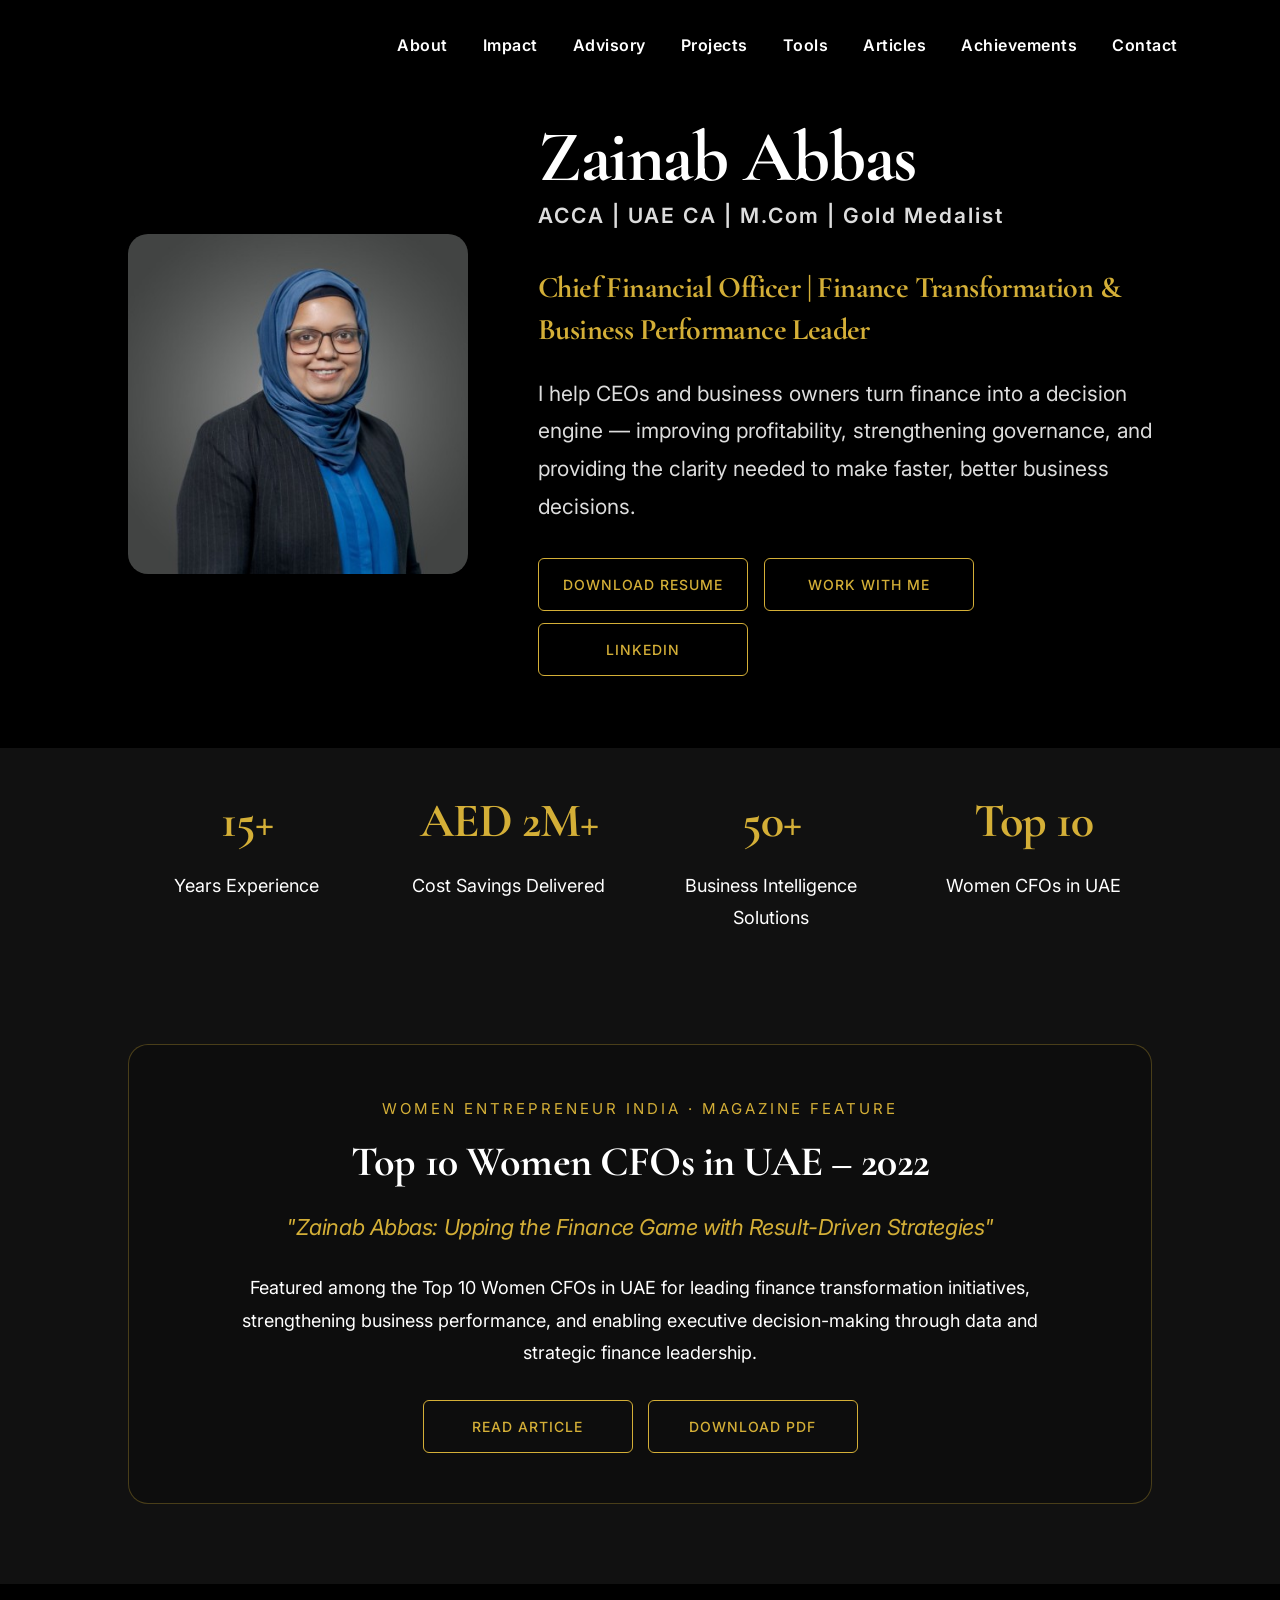
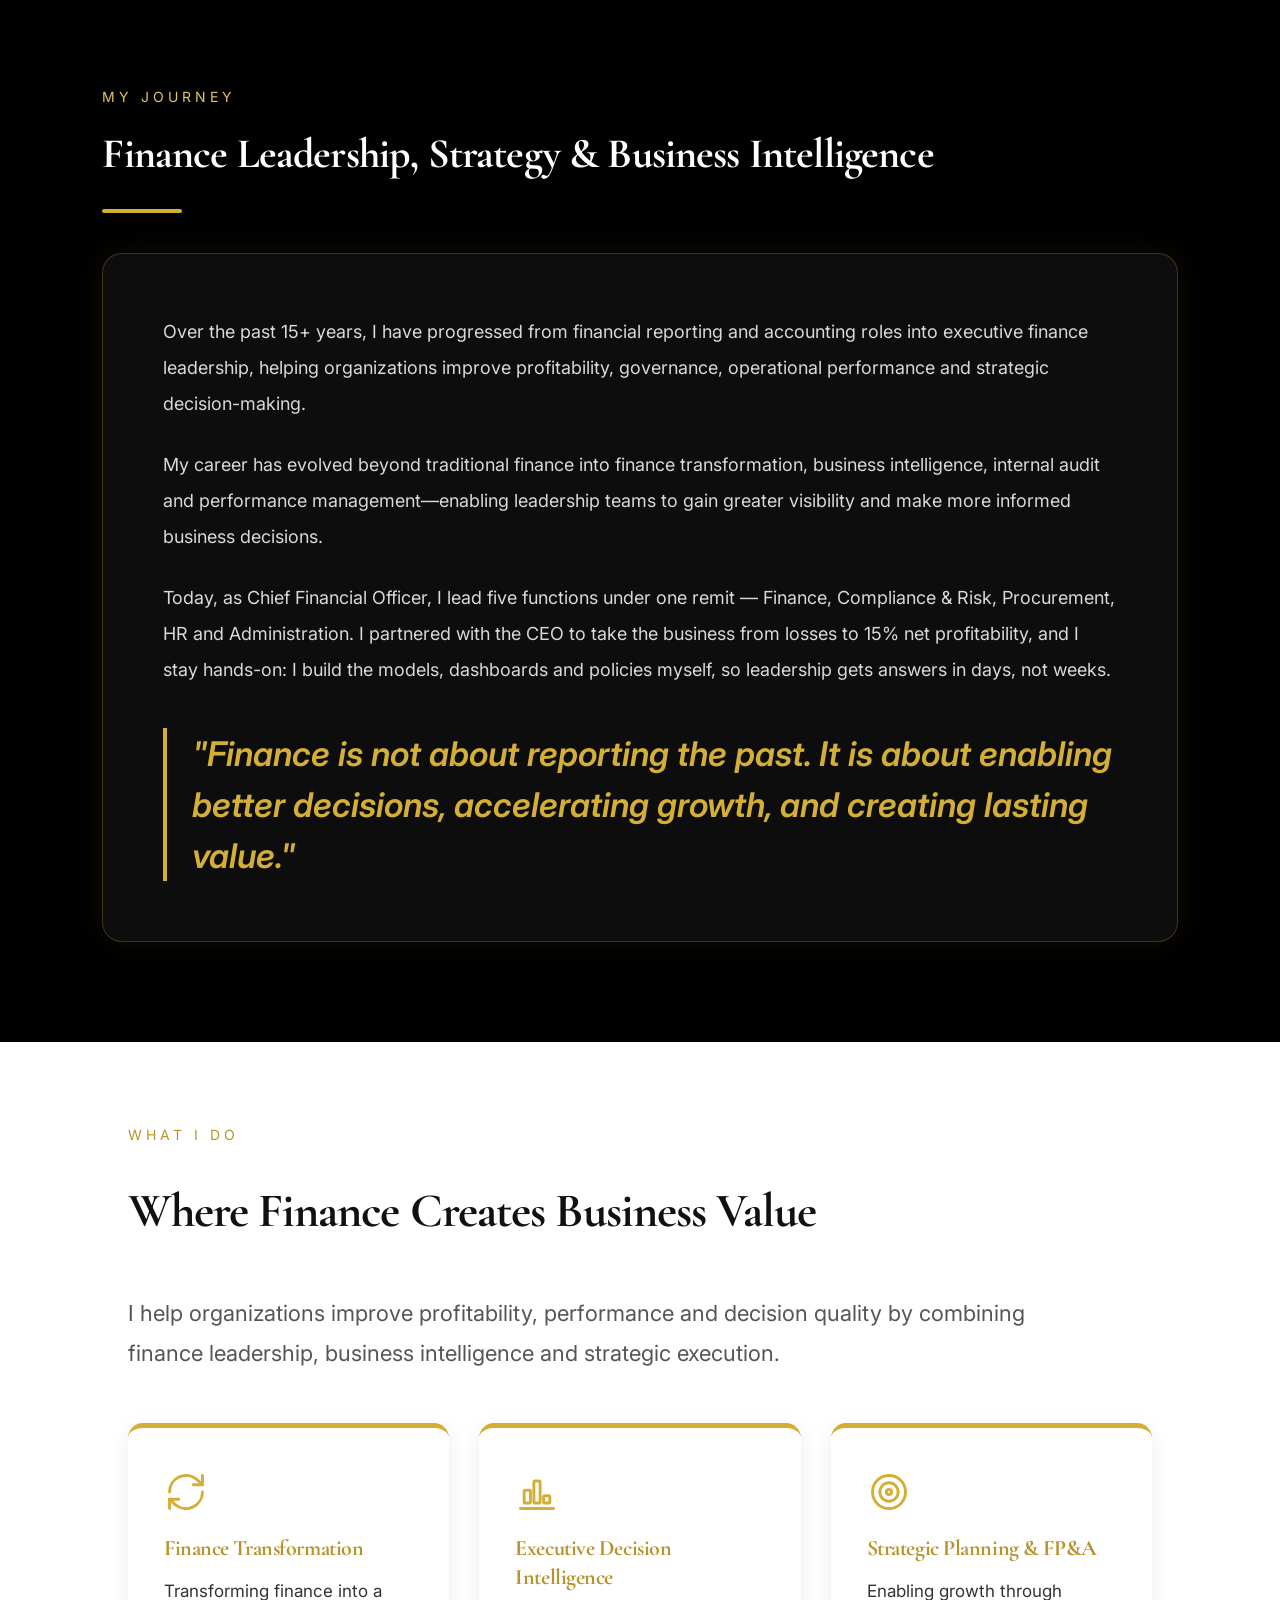
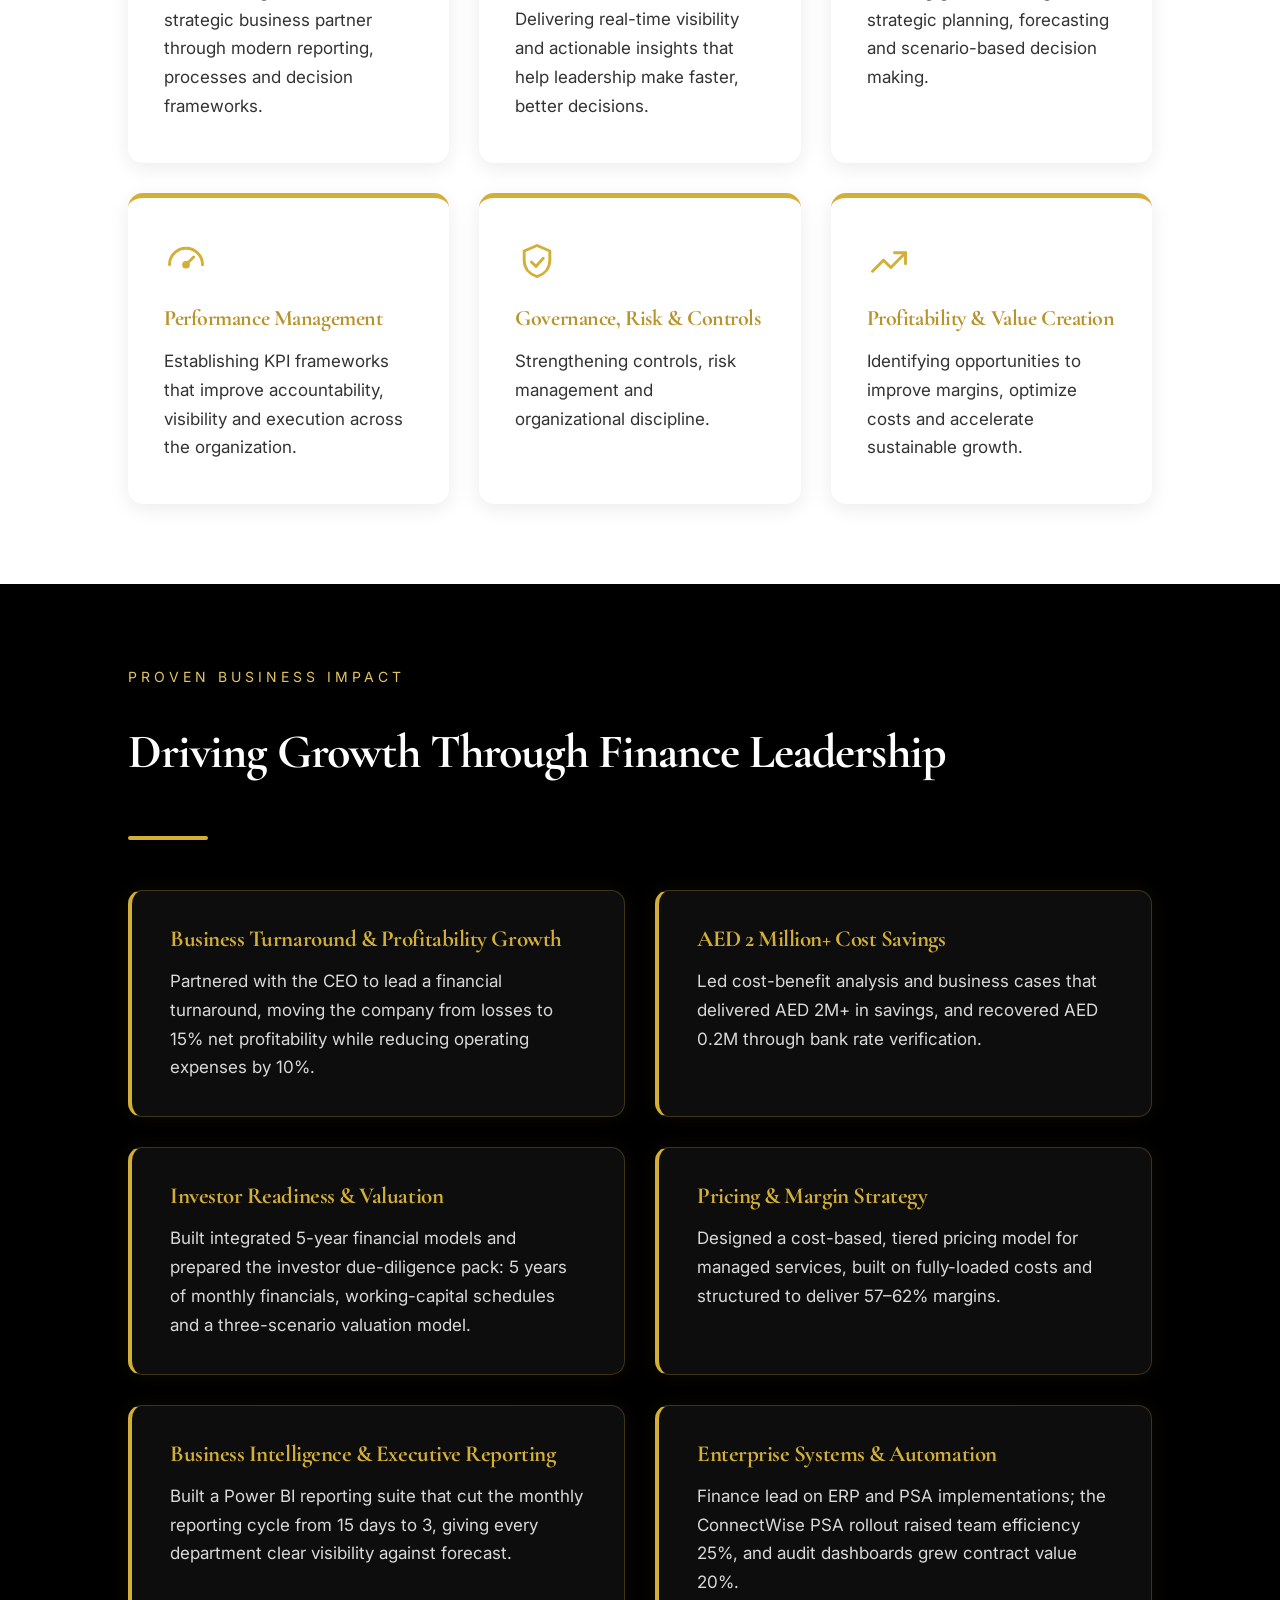
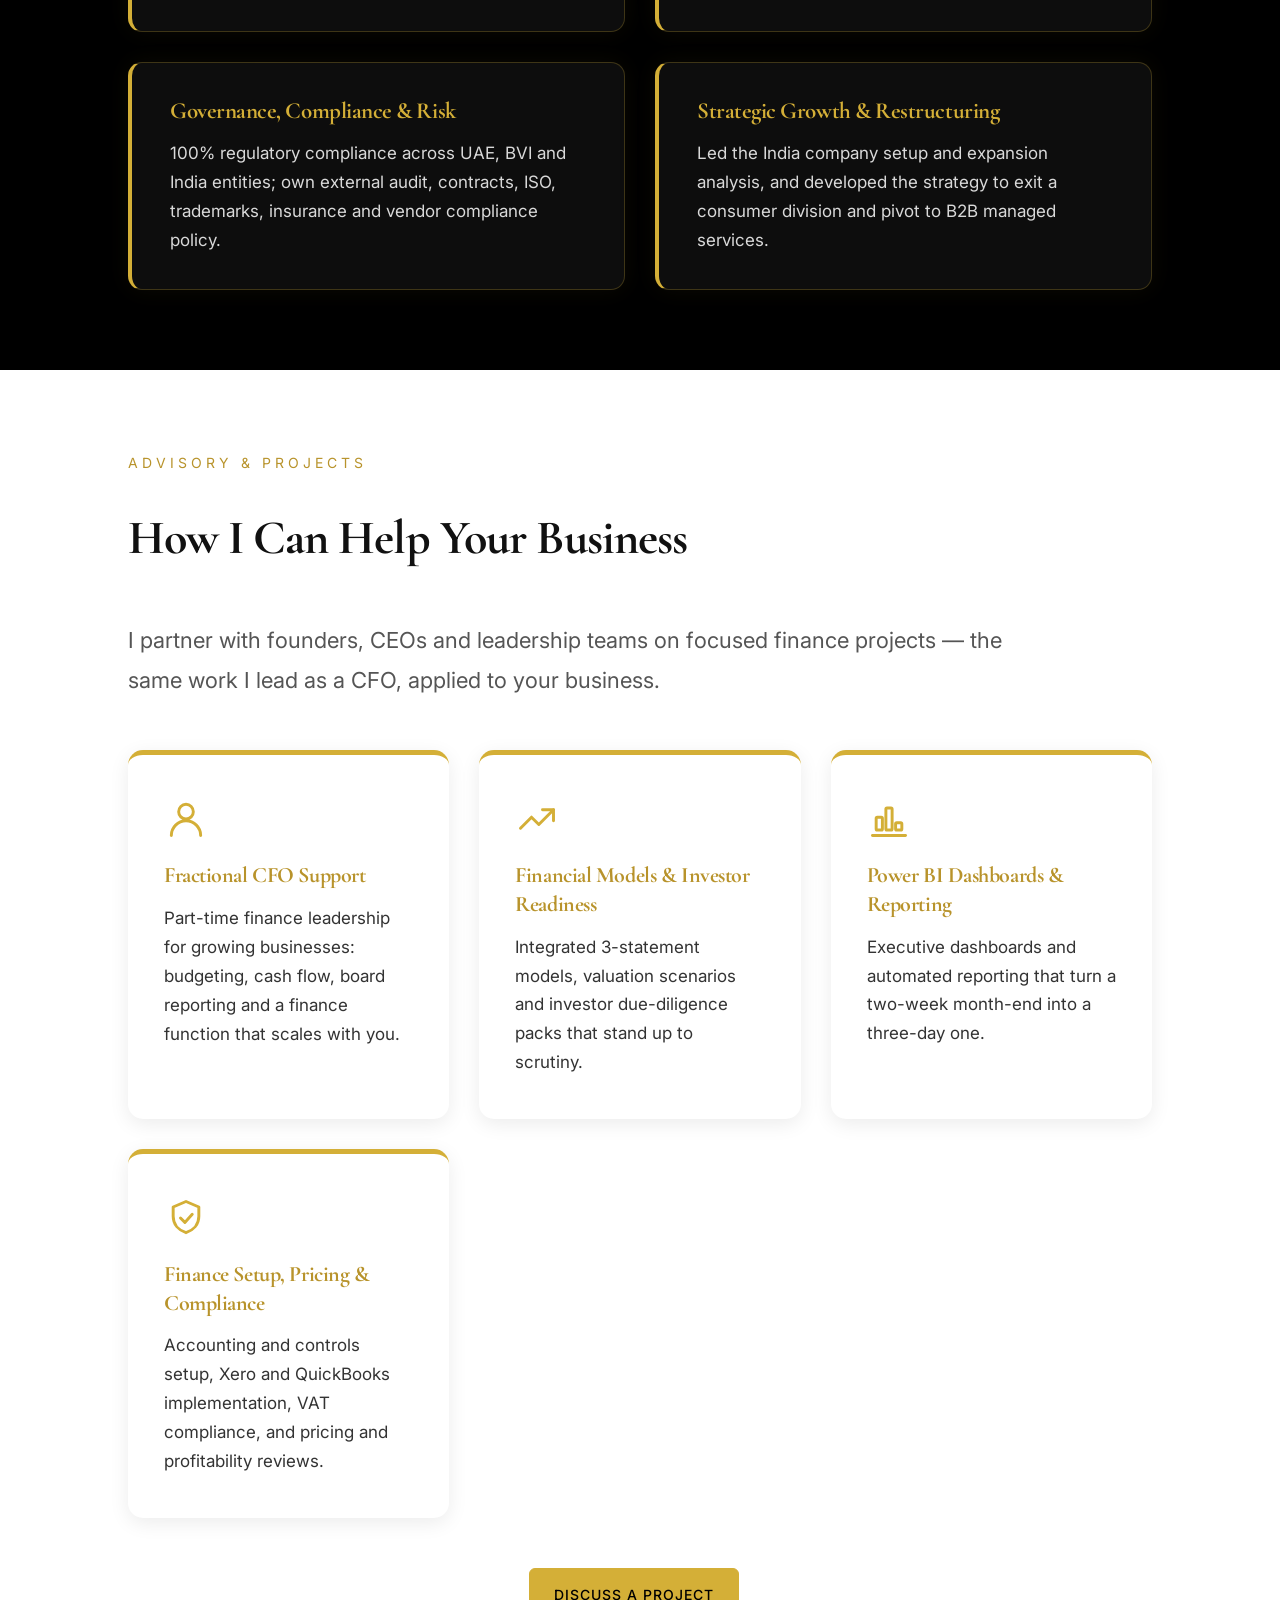
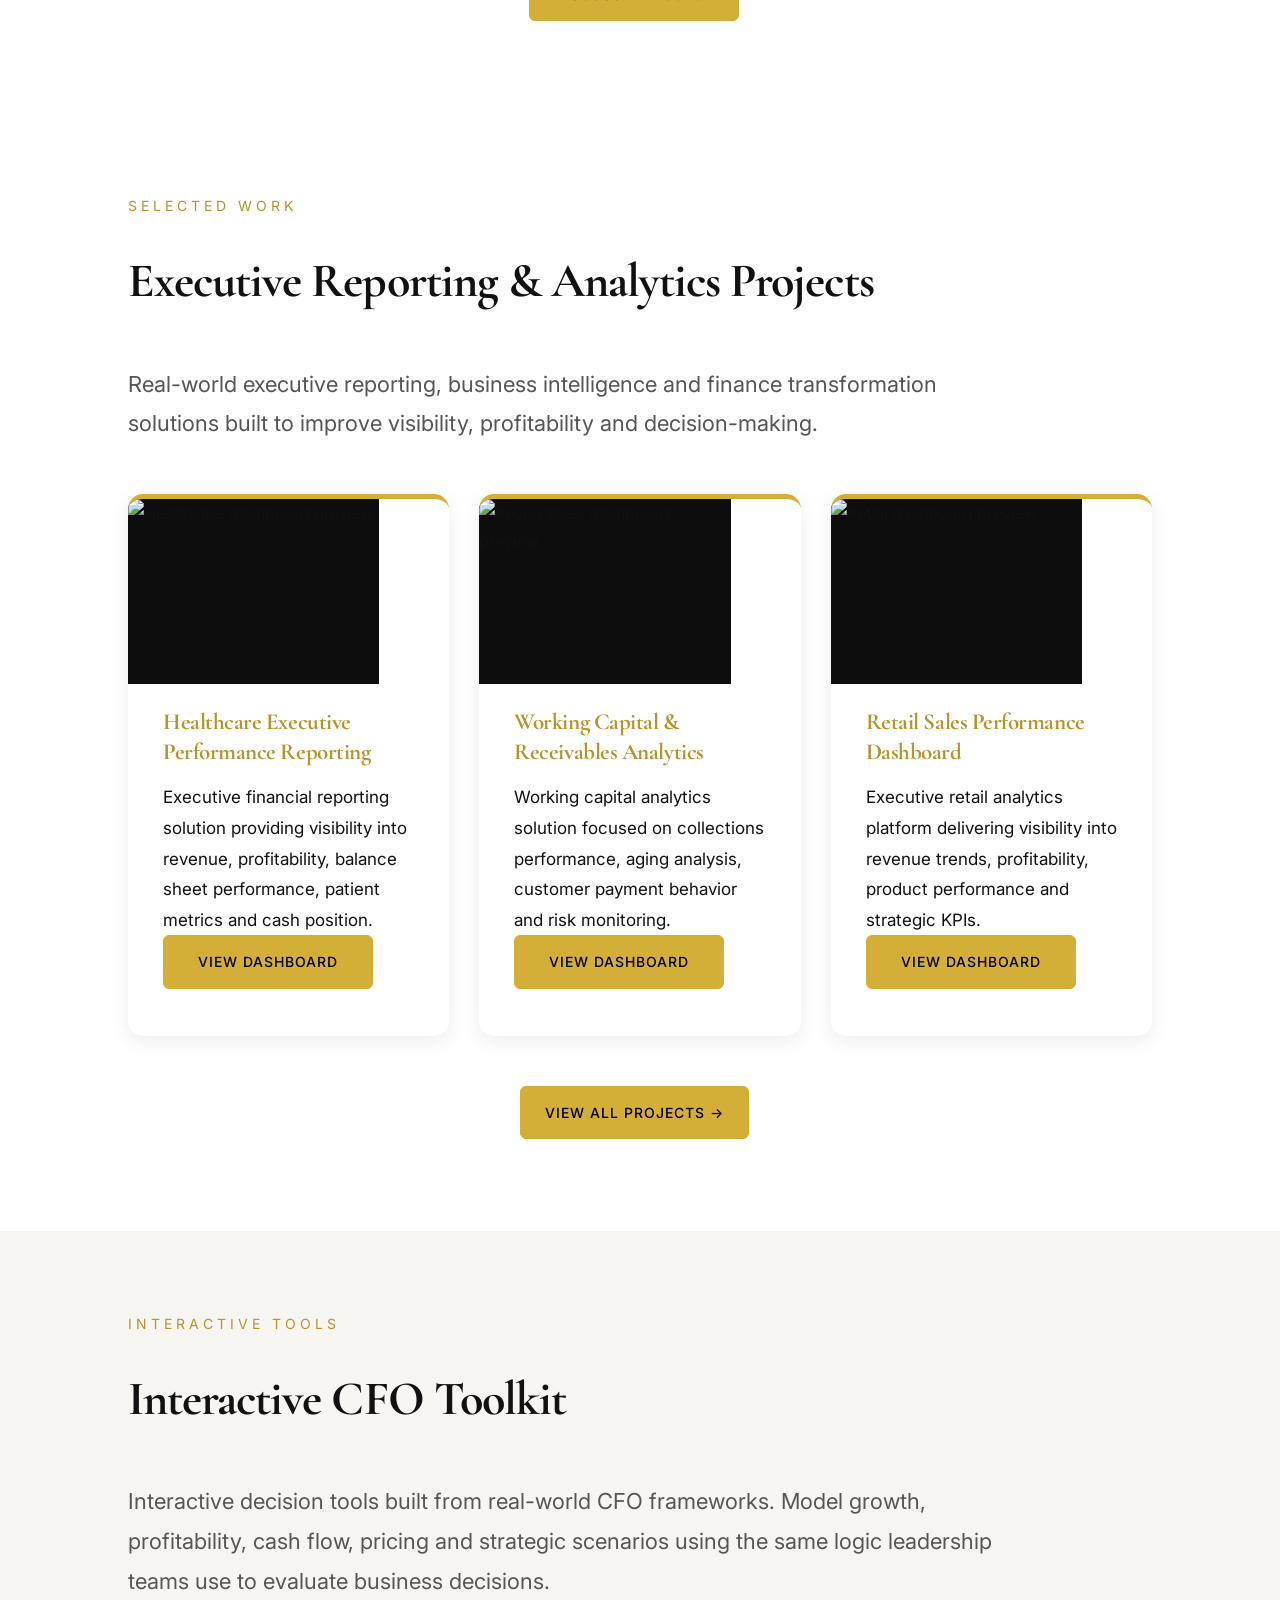
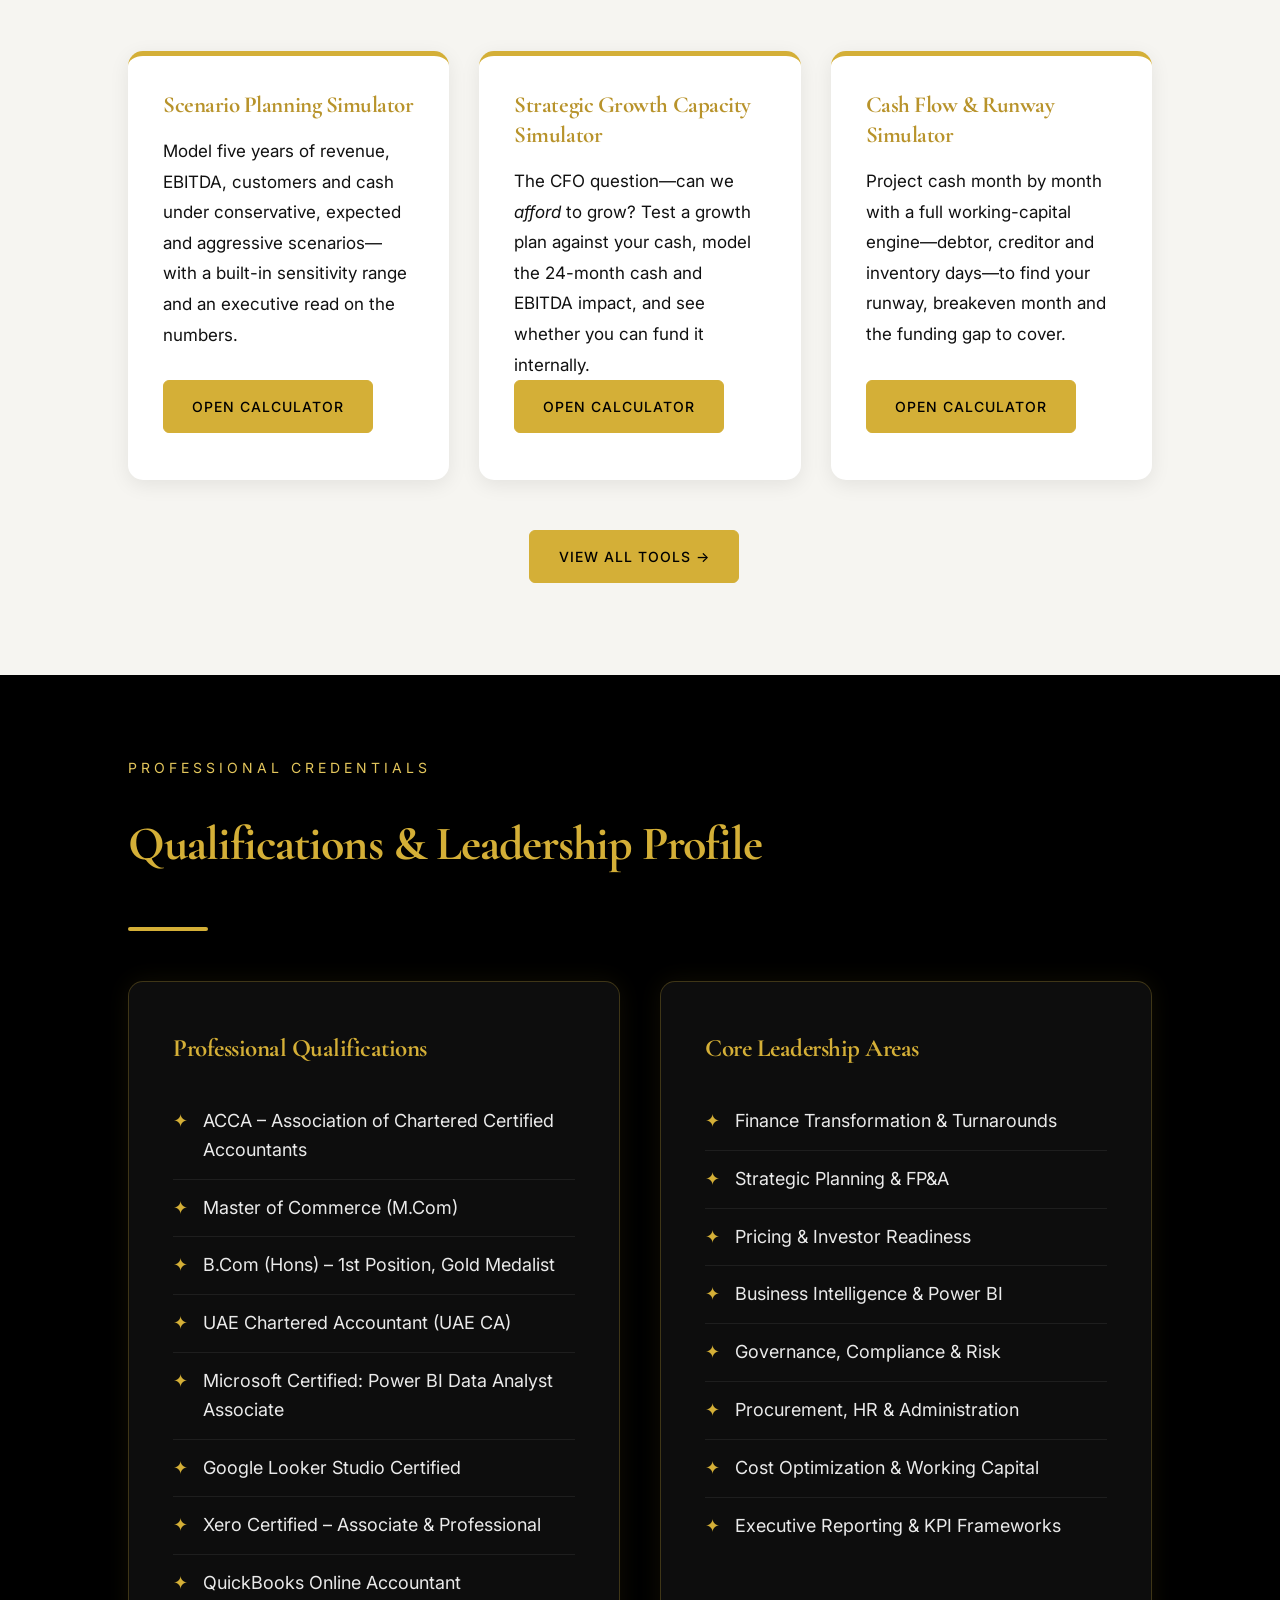
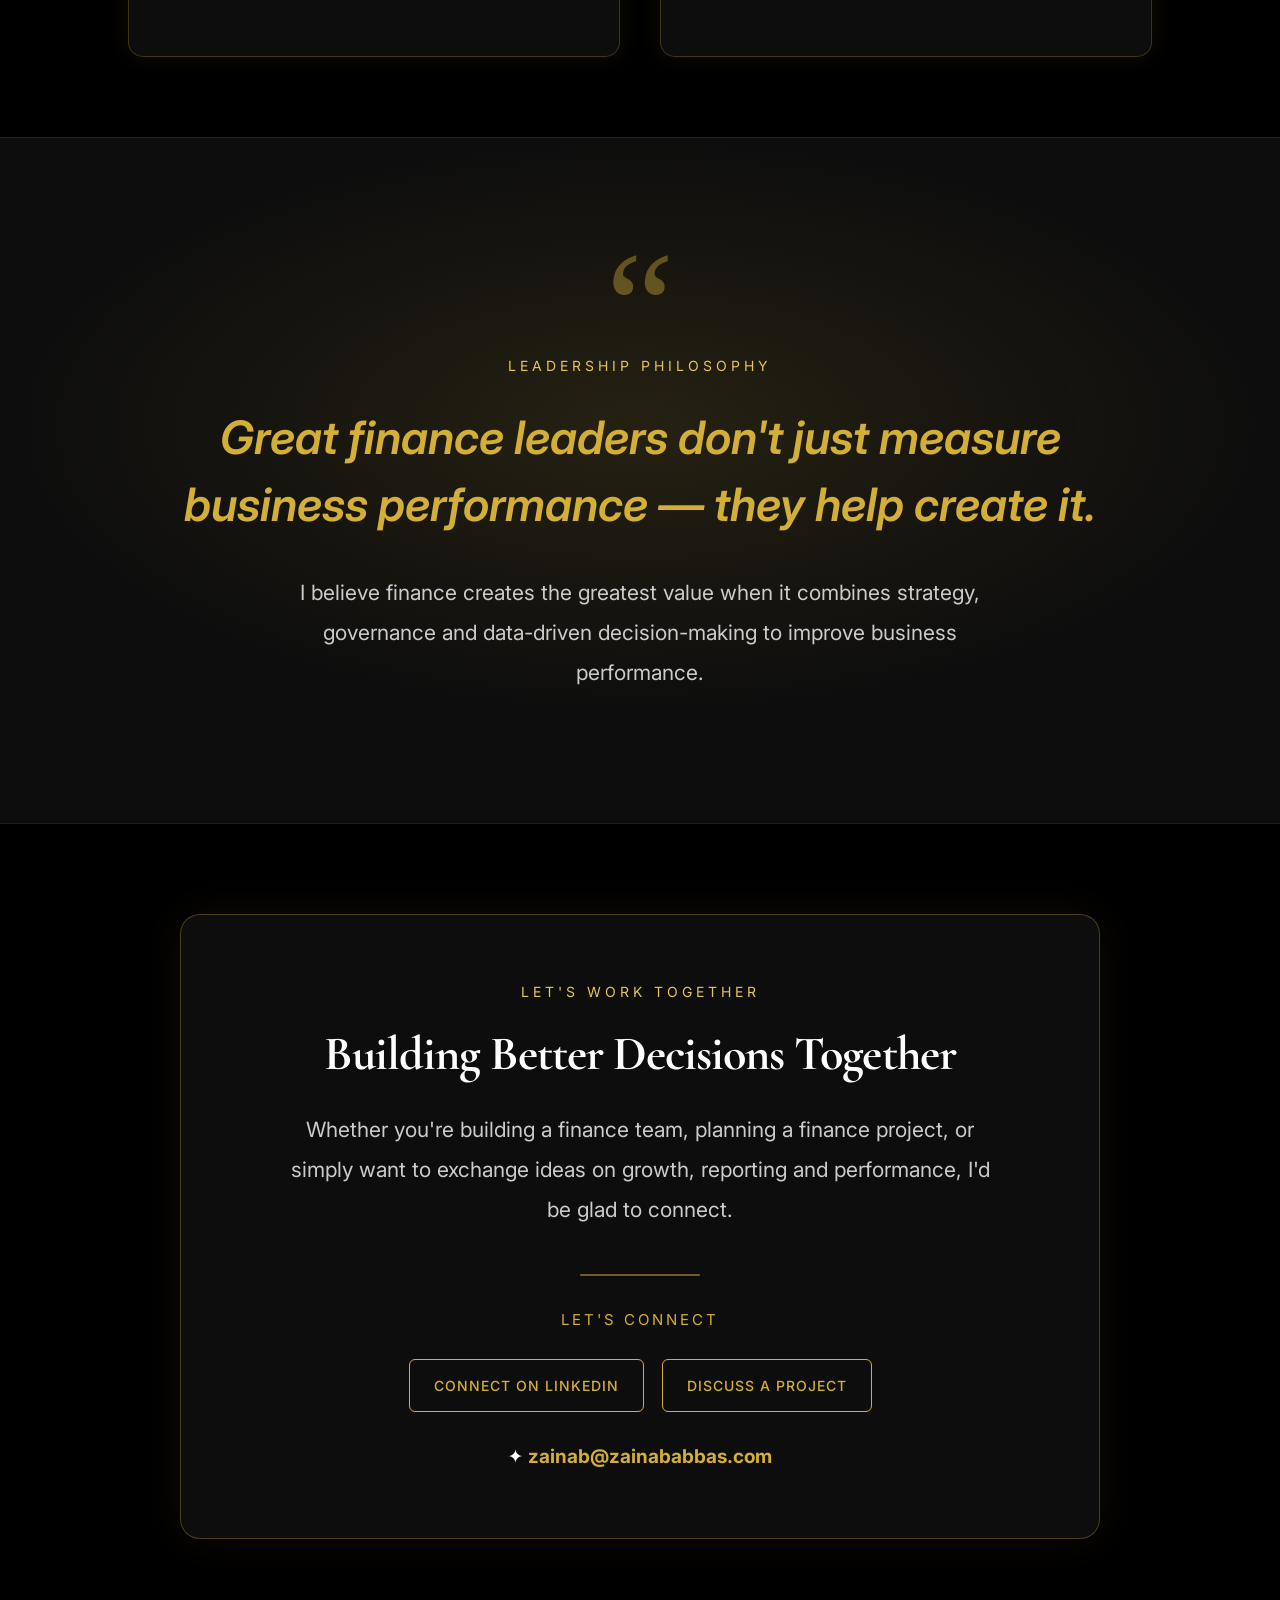
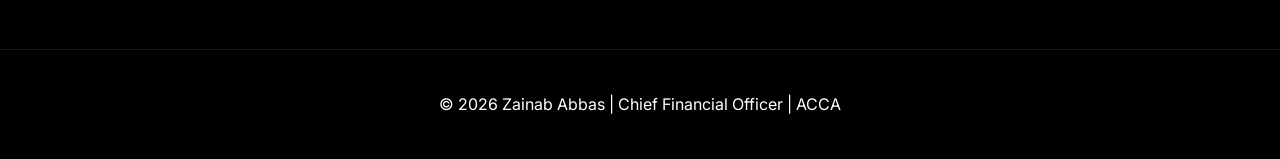
==== commit b3db6354: "Add files via upload" ====
--- a/index.html
+++ b/index.html
@@ -438,6 +438,8 @@
         <li>Business Intelligence &amp; Power BI</li>
         <li>Governance, Compliance &amp; Risk</li>
         <li>Procurement, HR &amp; Administration</li>
+        <li>Cost Optimization &amp; Working Capital</li>
+        <li>Executive Reporting &amp; KPI Frameworks</li>
       </ul>
     </div>
 
